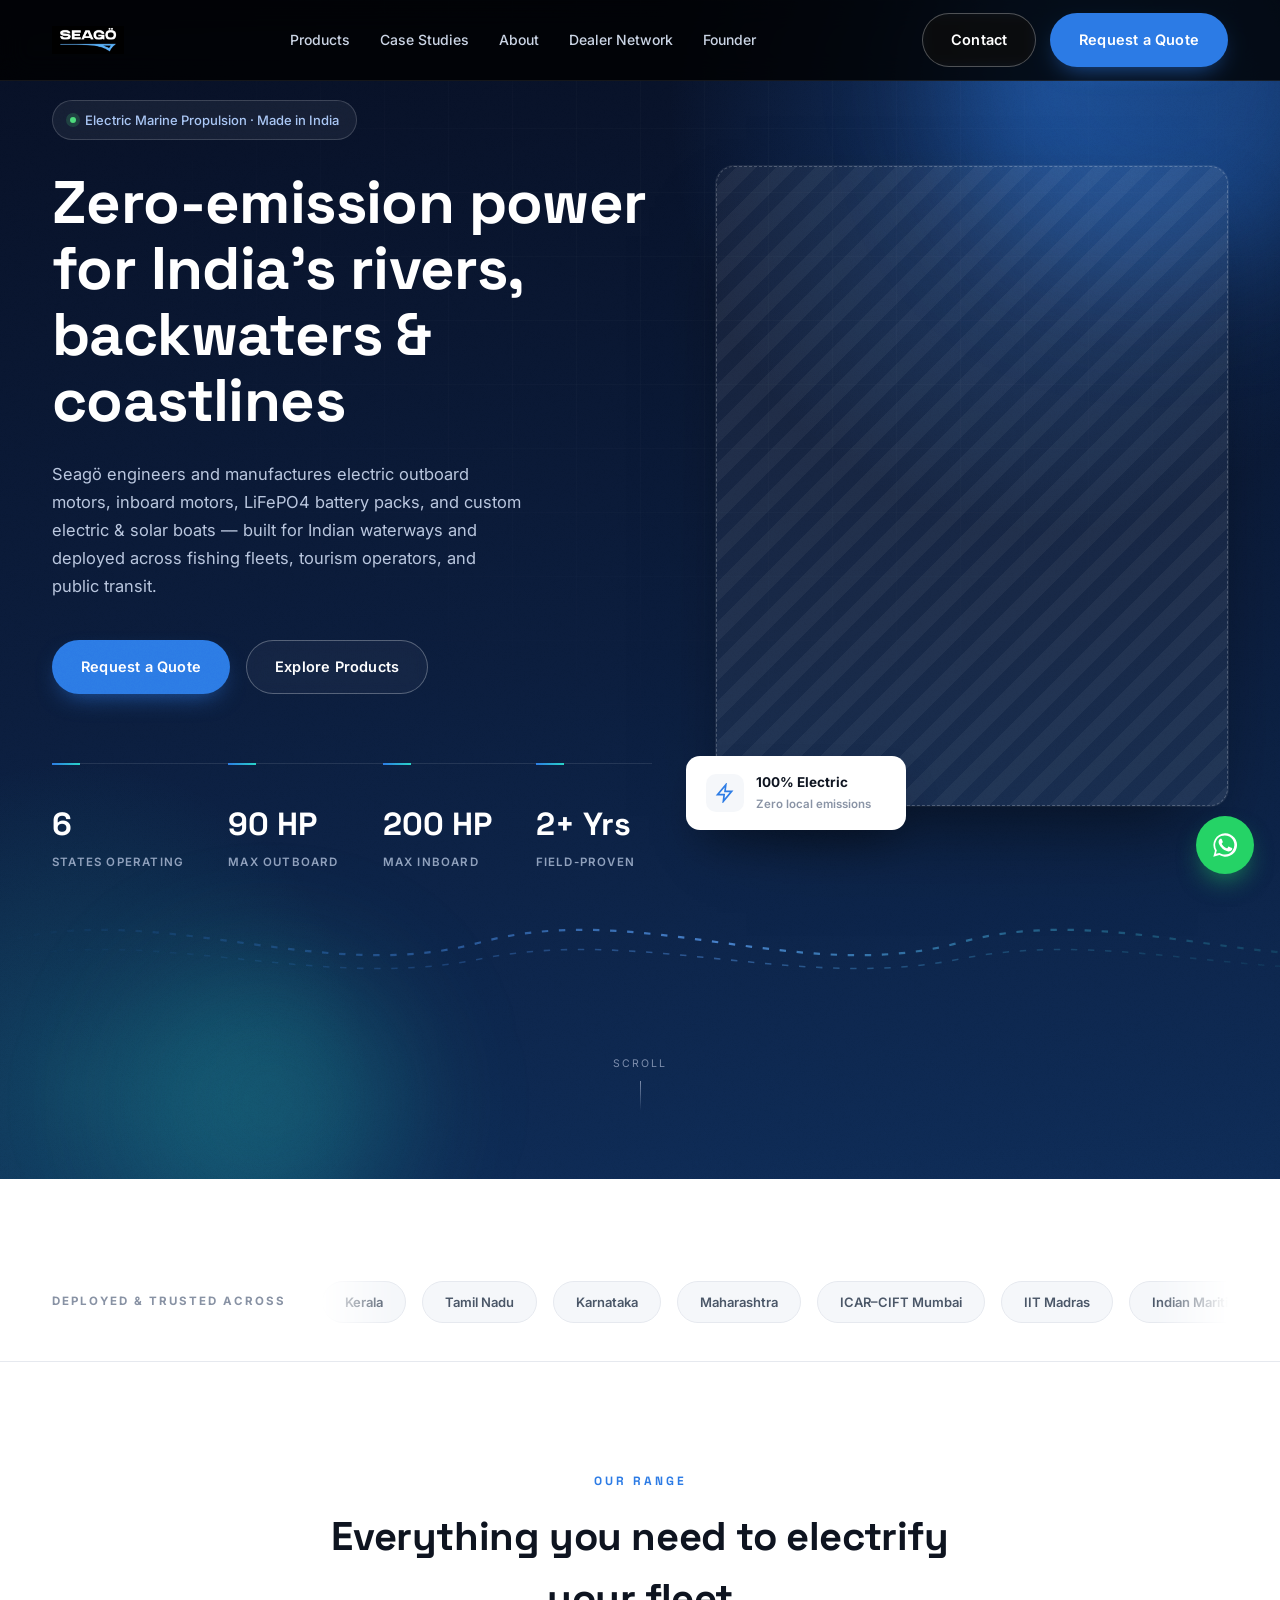
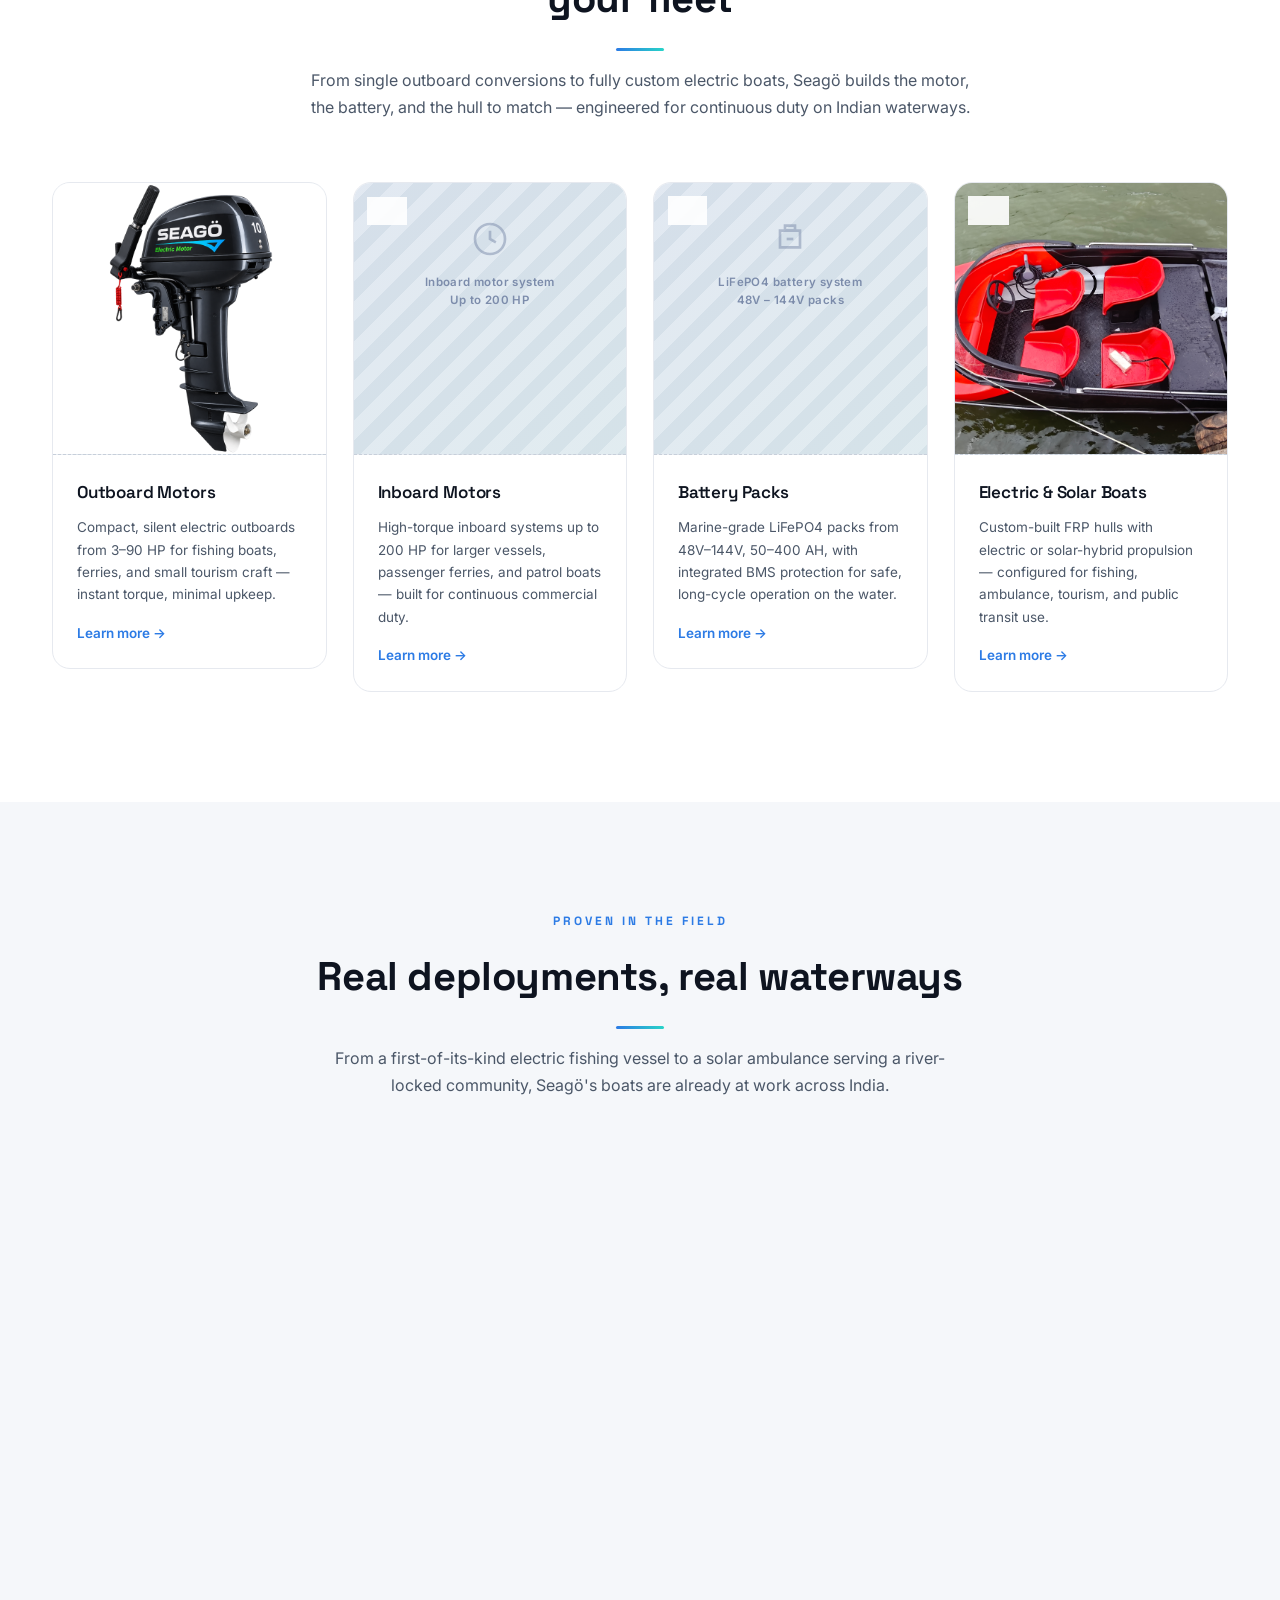
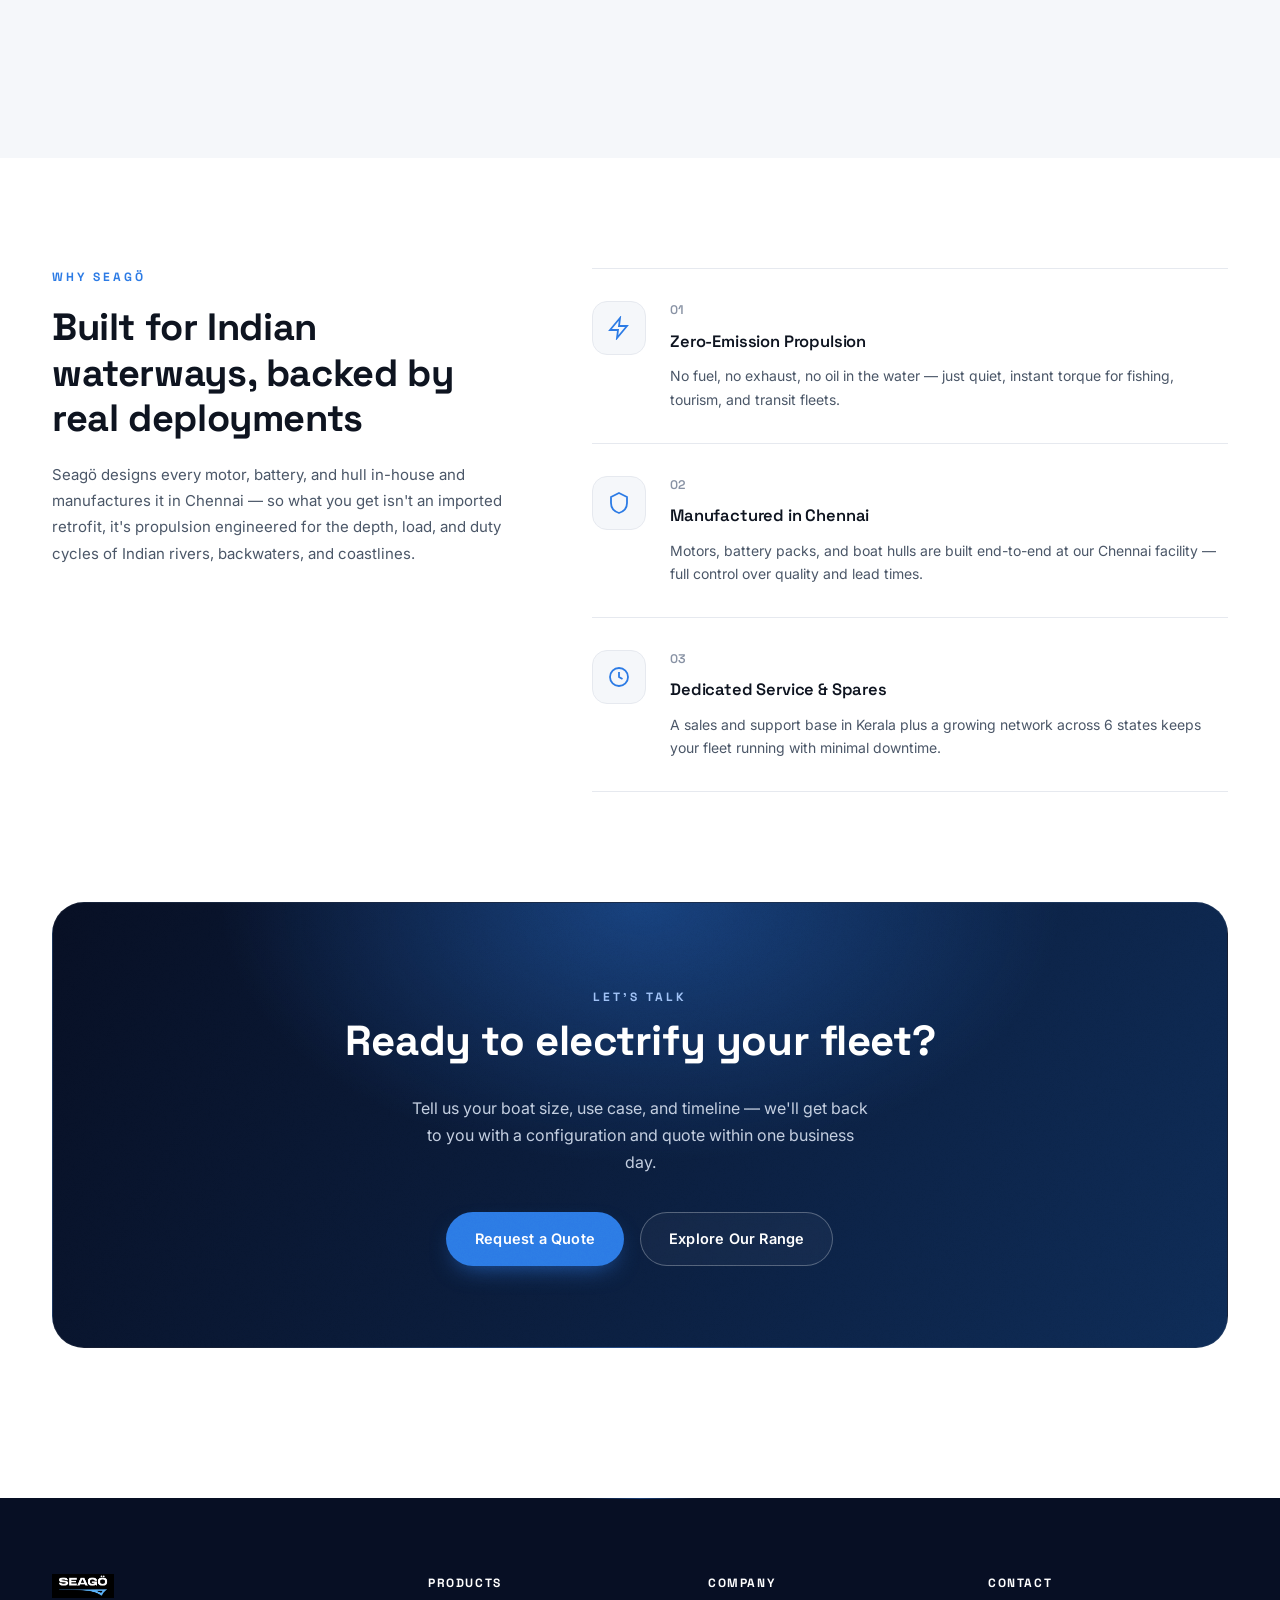
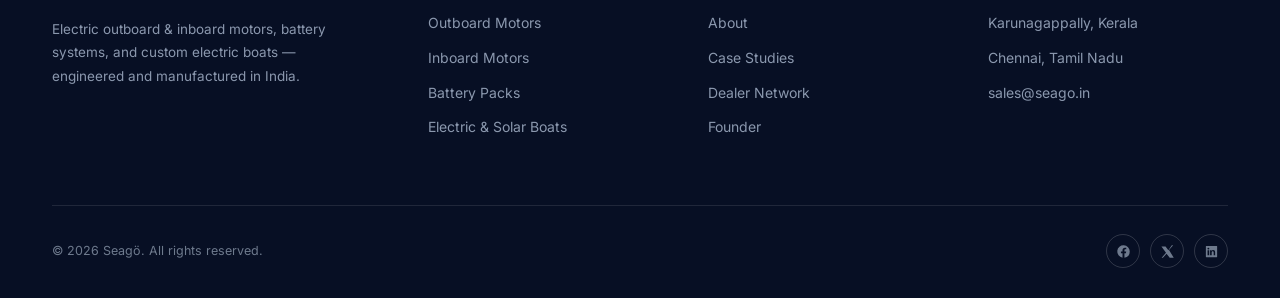
==== index.html @ 3e1e7fb6 "Adding the final" ====
<!DOCTYPE html>
<html lang="en">
<head>
<script>document.documentElement.classList.add('js-ready');</script>
<meta charset="UTF-8">
<meta name="viewport" content="width=device-width, initial-scale=1.0">
<title>Seagö — Electric Outboard &amp; Inboard Motors, Battery Packs &amp; Electric Boats</title>
<meta name="description" content="Seagö designs and manufactures electric outboard motors (3–90 HP), inboard motors (up to 200 HP), LiFePO4 battery packs, and custom electric &amp; solar boats — engineered and manufactured in India, deployed across 6 states.">
<link rel="icon" type="image/svg+xml" href="assets/favicon.svg">
<link rel="preconnect" href="https://fonts.googleapis.com">
<link rel="preconnect" href="https://fonts.gstatic.com" crossorigin>
<link href="https://fonts.googleapis.com/css2?family=Space+Grotesk:wght@500;600;700&family=Inter:wght@400;500;600;700;800&display=swap" rel="stylesheet">
<link rel="stylesheet" href="css/style.css">
<script src="js/main.js" defer></script>
</head>
<body>

<div class="progress" id="progressBar"></div>

<!-- ================= NAV ================= -->
<header class="nav">
  <div class="wrap nav-row">
    <a class="nav-logo" href="#top"><img src="assets/seago-logo.png" alt="Seagö"></a>
    <nav class="nav-links">
      <a href="products.html">Products</a>
      <a href="case-studies.html">Case Studies</a>
      <a href="about.html">About</a>
      <a href="dealer-network.html">Dealer Network</a>
      <a href="founder.html">Founder</a>
    </nav>
    <div class="nav-cta">
      <a class="btn btn-ghost magnetic" href="contact.html">Contact</a>
      <a class="btn btn-primary magnetic" href="contact.html">Request a Quote</a>
      <button class="burger" id="burger" aria-label="Menu"><span></span><span></span><span></span></button>
    </div>
  </div>
</header>

<div class="mobile-menu" id="mobileMenu">
  <a href="products.html">Products</a>
  <a href="case-studies.html">Case Studies</a>
  <a href="about.html">About</a>
  <a href="dealer-network.html">Dealer Network</a>
  <a href="founder.html">Founder</a>
  <a href="contact.html">Contact</a>
  <a class="btn btn-primary" href="contact.html">Request a Quote</a>
</div>

<!-- ================= HERO ================= -->
<section class="hero" id="top">
  <div class="grid-overlay"></div>
  <div class="blob blob-1" data-depth="18"></div>
  <div class="blob blob-2" data-depth="-12"></div>
  <div class="cursor-glow"></div>

  <div class="wrap hero-grid">
    <div class="hero-copy">
      <div class="hero-badge"><span class="dot"></span> Electric Marine Propulsion · Made in India</div>
      <h1 class="hero-title">Zero-emission power for India's rivers, backwaters &amp; coastlines</h1>
      <div class="hero-sub">
        <p>Seagö engineers and manufactures electric outboard motors, inboard motors, LiFePO4 battery packs, and custom electric &amp; solar boats — built for Indian waterways and deployed across fishing fleets, tourism operators, and public transit.</p>
      </div>
      <div class="hero-actions">
        <a class="btn btn-primary magnetic" href="contact.html">Request a Quote</a>
        <a class="btn btn-ghost magnetic" href="products.html">Explore Products</a>
      </div>
      <div class="hero-stats">
        <div class="hero-stat"><b data-count="6" data-suffix="">0</b><span>States Operating</span></div>
        <div class="hero-stat"><b data-count="90" data-suffix=" HP">0</b><span>Max Outboard</span></div>
        <div class="hero-stat"><b data-count="200" data-suffix=" HP">0</b><span>Max Inboard</span></div>
        <div class="hero-stat"><b data-count="2" data-suffix="+ Yrs">0</b><span>Field-Proven</span></div>
      </div>
    </div>
    <div class="hero-visual" data-depth="-8">
      <div class="ph photo-frame">
        <video autoplay muted loop playsinline preload="auto" aria-label="Seagö electric outboard motor in operation">
          <source src="assets/photos/ai-artwork-videoacc3e3fb-0a4f-467d-bd82-8fc7c55db4ec.mp4" type="video/mp4">
        </video>
        
      </div>
      <div class="float-card">
        <div class="ic"><svg viewBox="0 0 24 24" fill="none" stroke="currentColor" stroke-width="2"><path d="M13 2L3 14h8l-1 8 10-12h-8l1-8z"/></svg></div>
        <div>
          <span class="ft-title">100% Electric</span>
          <span class="ft-sub">Zero local emissions</span>
        </div>
      </div>
    </div>
  </div>

  <div class="wave-wrap">
    <svg viewBox="0 0 1200 100" preserveAspectRatio="none">
      <defs>
        <linearGradient id="waveGrad" x1="0" y1="0" x2="1" y2="0">
          <stop offset="0%" stop-color="#2C7BE5" stop-opacity="0"/>
          <stop offset="50%" stop-color="#5FA6FF" stop-opacity="1"/>
          <stop offset="100%" stop-color="#28D4C8" stop-opacity="0"/>
        </linearGradient>
      </defs>
      <path class="wave-path" d="M0,55 C150,15 300,95 450,55 C600,15 750,95 900,55 C1050,15 1200,95 1350,55"/>
      <path class="wave-path p2" d="M0,70 C150,40 300,100 450,70 C600,40 750,100 900,70 C1050,40 1200,100 1350,70"/>
    </svg>
  </div>
  <div class="scroll-cue"><span>Scroll</span><span class="line"></span></div>
</section>

<div class="angle-div">
  <svg viewBox="0 0 1200 64" preserveAspectRatio="none"><polygon points="0,64 1200,0 1200,64" fill="#ffffff"/></svg>
</div>

<!-- ================= TRUST MARQUEE ================= -->
<section class="trust">
  <div class="wrap trust-row">
    <span class="trust-label">Deployed &amp; Trusted Across</span>
    <div class="marquee">
      <div class="marquee-track trust-logos">
        <div class="trust-chip">Kerala</div>
        <div class="trust-chip">Tamil Nadu</div>
        <div class="trust-chip">Karnataka</div>
        <div class="trust-chip">Maharashtra</div>
        <div class="trust-chip">ICAR&#8211;CIFT Mumbai</div>
        <div class="trust-chip">IIT Madras</div>
        <div class="trust-chip">Indian Maritime University</div>
        <div class="trust-chip">Kerala</div>
        <div class="trust-chip">Tamil Nadu</div>
        <div class="trust-chip">Karnataka</div>
        <div class="trust-chip">Maharashtra</div>
        <div class="trust-chip">ICAR&#8211;CIFT Mumbai</div>
        <div class="trust-chip">IIT Madras</div>
        <div class="trust-chip">Indian Maritime University</div>
      </div>
    </div>
  </div>
</section>

<!-- ================= PRODUCT RANGE ================= -->
<section class="section" id="products">
  <div class="wrap">
    <div class="section-head reveal">
      <span class="eyebrow">Our Range</span>
      <h2>Everything you need to electrify your fleet</h2>
      <p>From single outboard conversions to fully custom electric boats, Seagö builds the motor, the battery, and the hull to match — engineered for continuous duty on Indian waterways.</p>
    </div>
    <div class="grid-4" data-stagger>
      <div class="tilt reveal">
        <div class="card">
          <div class="ph photo-frame"><img class="outboard-image" src="assets/photos/Outboard%20Motors.png" alt="Seagö electric outboard motors"><span class="ph__chip">01</span></div>
          <div class="card-body">
            <h3>Outboard Motors</h3>
            <p>Compact, silent electric outboards from 3–90 HP for fishing boats, ferries, and small tourism craft — instant torque, minimal upkeep.</p>
            <a class="card-link" href="products.html">Learn more →</a>
          </div>
        </div>
      </div>
      <div class="tilt reveal">
        <div class="card">
          <div class="ph"><span class="ph__chip">02</span><div class="ph__inner"><svg viewBox="0 0 24 24" fill="none" stroke="currentColor" stroke-width="1.6"><circle cx="12" cy="12" r="9"/><path d="M12 7v5l3.5 2"/></svg><span>Inboard motor system<br>Up to 200 HP</span></div></div>
          <div class="card-body">
            <h3>Inboard Motors</h3>
            <p>High-torque inboard systems up to 200 HP for larger vessels, passenger ferries, and patrol boats — built for continuous commercial duty.</p>
            <a class="card-link" href="products.html">Learn more →</a>
          </div>
        </div>
      </div>
      <div class="tilt reveal">
        <div class="card">
          <div class="ph"><span class="ph__chip">03</span><div class="ph__inner"><svg viewBox="0 0 24 24" fill="none" stroke="currentColor" stroke-width="1.6"><path d="M6 7h12v10H6z"/><path d="M9 4h6v3H9z"/><path d="M10 12h4"/></svg><span>LiFePO4 battery system<br>48V – 144V packs</span></div></div>
          <div class="card-body">
            <h3>Battery Packs</h3>
            <p>Marine-grade LiFePO4 packs from 48V–144V, 50–400 AH, with integrated BMS protection for safe, long-cycle operation on the water.</p>
            <a class="card-link" href="products.html">Learn more →</a>
          </div>
        </div>
      </div>
      <div class="tilt reveal">
        <div class="card">
          <div class="ph photo-frame"><img src="assets/photos/seago-electric-boat.jpg" alt="Seagö electric boat on the water"><span class="ph__chip">04</span></div>
          <div class="card-body">
            <h3>Electric &amp; Solar Boats</h3>
            <p>Custom-built FRP hulls with electric or solar-hybrid propulsion — configured for fishing, ambulance, tourism, and public transit use.</p>
            <a class="card-link" href="products.html">Learn more →</a>
          </div>
        </div>
      </div>
    </div>
  </div>
</section>

<!-- ================= CASE STUDIES ================= -->
<section class="section soft" id="case-studies">
  <div class="wrap">
    <div class="section-head reveal">
      <span class="eyebrow">Proven in the Field</span>
      <h2>Real deployments, real waterways</h2>
      <p>From a first-of-its-kind electric fishing vessel to a solar ambulance serving a river-locked community, Seagö's boats are already at work across India.</p>
    </div>
    <div class="grid-3" data-stagger>
      <div class="tilt reveal">
        <div class="case-card">
          <div class="ph photo-frame"><img src="assets/photos/case-deployment-boat.jpg" alt="Seagö Vikalpika electric fishing vessel"><span class="ph__chip">Case 01</span></div>
          <div class="case-body">
            <span class="case-tag">Maharashtra</span>
            <h3>India's First Electric Fishing Vessel</h3>
            <p>Built with ICAR-CIFT Mumbai and launched in May 2025, "Vikalpika" is India's first electric fishing vessel — proving zero-emission propulsion for commercial fishing fleets.</p>
          </div>
        </div>
      </div>
      <div class="tilt reveal">
        <div class="case-card">
          <div class="ph photo-frame"><img src="assets/photos/kadamakkudy-ambulance.jpg" alt="Kadamakkudy solar marine ambulance"><span class="ph__chip">Case 02</span></div>
          <div class="case-body">
            <span class="case-tag">Kerala</span>
            <h3>Solar Marine Ambulance, Kadamakkudy</h3>
            <p>A solar-hybrid marine ambulance serving Kadamakkudy's island community — bringing reliable, zero-fuel-cost emergency transport to 17,000+ residents.</p>
          </div>
        </div>
      </div>
      <div class="tilt reveal">
        <div class="case-card">
          <div class="ph photo-frame"><img src="assets/photos/seago-tourism-boat.jpg" alt="Seagö electric tourism boat in service"><span class="ph__chip">Case 03</span></div>
          <div class="case-body">
            <span class="case-tag">Karnataka</span>
            <h3>Tourism Boats — Hampi, Hubli &amp; Gadag</h3>
            <p>Electric tourism boats deployed across Karnataka's heritage waterways — quiet, exhaust-free rides for visitors to Hampi, Hubli, Gadag, and Bagalkot.</p>
          </div>
        </div>
      </div>
    </div>
  </div>
</section>

<!-- ================= WHY SEAGO (editorial split) ================= -->
<section class="section" id="about">
  <div class="wrap why-grid">
    <div class="why-left reveal">
      <span class="eyebrow">Why Seagö</span>
      <h2 class="why-title">Built for Indian waterways, backed by real deployments</h2>
      <p>Seagö designs every motor, battery, and hull in-house and manufactures it in Chennai — so what you get isn't an imported retrofit, it's propulsion engineered for the depth, load, and duty cycles of Indian rivers, backwaters, and coastlines.</p>
    </div>
    <div class="feat-list" data-stagger>
      <div class="feat-row reveal">
        <div class="ic"><svg viewBox="0 0 24 24" fill="none" stroke="currentColor" stroke-width="1.8"><path d="M13 2L3 14h8l-1 8 10-12h-8l1-8z"/></svg></div>
        <div class="ft-body">
          <span class="idx">01</span>
          <h4>Zero-Emission Propulsion</h4>
          <p>No fuel, no exhaust, no oil in the water — just quiet, instant torque for fishing, tourism, and transit fleets.</p>
        </div>
      </div>
      <div class="feat-row reveal">
        <div class="ic"><svg viewBox="0 0 24 24" fill="none" stroke="currentColor" stroke-width="1.8"><path d="M12 2l8 4v6c0 5-3.4 8.5-8 10-4.6-1.5-8-5-8-10V6l8-4z"/></svg></div>
        <div class="ft-body">
          <span class="idx">02</span>
          <h4>Manufactured in Chennai</h4>
          <p>Motors, battery packs, and boat hulls are built end-to-end at our Chennai facility — full control over quality and lead times.</p>
        </div>
      </div>
      <div class="feat-row reveal">
        <div class="ic"><svg viewBox="0 0 24 24" fill="none" stroke="currentColor" stroke-width="1.8"><circle cx="12" cy="12" r="9"/><path d="M12 7v5l3.5 2"/></svg></div>
        <div class="ft-body">
          <span class="idx">03</span>
          <h4>Dedicated Service &amp; Spares</h4>
          <p>A sales and support base in Kerala plus a growing network across 6 states keeps your fleet running with minimal downtime.</p>
        </div>
      </div>
    </div>
  </div>
</section>

<!-- ================= CTA ================= -->
<section class="section" style="padding-top:0;">
  <div class="wrap">
    <div class="cta reveal">
      <div class="cta-inner">
        <span class="eyebrow" style="color:#9FC1F5;">Let's Talk</span>
        <h2 class="cta-title">Ready to electrify your fleet?</h2>
        <p class="cta-text">Tell us your boat size, use case, and timeline — we'll get back to you with a configuration and quote within one business day.</p>
        <div class="cta-actions">
          <a class="btn btn-primary magnetic" href="contact.html">Request a Quote</a>
          <a class="btn btn-ghost magnetic" href="products.html">Explore Our Range</a>
        </div>
      </div>
    </div>
  </div>
</section>

<!-- ================= FOOTER ================= -->
<footer>
  <div class="wrap">
    <div class="footer-grid">
      <div>
        <div class="footer-logo"><img src="assets/seago-logo.png" alt="Seagö"></div>
        <p>Electric outboard &amp; inboard motors, battery systems, and custom electric boats — engineered and manufactured in India.</p>
      </div>
      <div class="footer-col">
        <h5>Products</h5>
        <a href="products.html">Outboard Motors</a>
        <a href="products.html">Inboard Motors</a>
        <a href="products.html">Battery Packs</a>
        <a href="products.html">Electric &amp; Solar Boats</a>
      </div>
      <div class="footer-col">
        <h5>Company</h5>
        <a href="about.html">About</a>
        <a href="case-studies.html">Case Studies</a>
        <a href="dealer-network.html">Dealer Network</a>
        <a href="founder.html">Founder</a>
      </div>
      <div class="footer-col">
        <h5>Contact</h5>
        <a href="contact.html">Karunagappally, Kerala</a>
        <a href="contact.html">Chennai, Tamil Nadu</a>
        <a href="mailto:sales@seago.in">sales@seago.in</a>
      </div>
    </div>
    <div class="footer-bottom">
      <span>© 2026 Seagö. All rights reserved.</span>
      <div class="footer-social">
        <a href="#"><svg viewBox="0 0 24 24" fill="currentColor"><path d="M22 12a10 10 0 1 0-11.6 9.9v-7H7.9V12h2.5V9.8c0-2.5 1.5-3.9 3.8-3.9 1.1 0 2.2.2 2.2.2v2.4h-1.3c-1.2 0-1.6.8-1.6 1.6V12h2.8l-.4 2.9h-2.4v7A10 10 0 0 0 22 12z"/></svg></a>
        <a href="#"><svg viewBox="0 0 24 24" fill="currentColor"><path d="M18.9 2H21l-6.6 7.5L22 22h-6.5l-5-6.6L4.7 22H2.6l7-8-7.3-9.9h6.6l4.5 6z"/></svg></a>
        <a href="#"><svg viewBox="0 0 24 24" fill="currentColor"><path d="M20.4 3H3.6A.6.6 0 0 0 3 3.6v16.8a.6.6 0 0 0 .6.6h16.8a.6.6 0 0 0 .6-.6V3.6a.6.6 0 0 0-.6-.6zM8.3 18.1H5.7V9.9h2.6v8.2zM7 8.8a1.5 1.5 0 1 1 0-3 1.5 1.5 0 0 1 0 3zm11.1 9.3h-2.6v-4.3c0-1 0-2.4-1.5-2.4s-1.7 1.1-1.7 2.3v4.4H9.7V9.9h2.5v1.1a2.7 2.7 0 0 1 2.5-1.4c2.6 0 3.1 1.7 3.1 4v4.5z"/></svg></a>
      </div>
    </div>
  </div>
</footer>

<!-- ================= WHATSAPP FLOAT ================= -->
<a class="wa-float" href="https://wa.me/918606366633?text=Hi%20Seag%C3%B6%2C%20I%27d%20like%20to%20know%20more%20about%20your%20electric%20marine%20products." target="_blank" rel="noopener" aria-label="Chat on WhatsApp">
  <span class="wa-tip">Chat with us</span>
  <svg viewBox="0 0 24 24"><path d="M17.5 14.4c-.3-.1-1.7-.9-2-1-.3-.1-.5-.1-.6.1-.2.3-.7 1-.9 1.2-.2.2-.3.2-.6.1-.3-.1-1.3-.5-2.4-1.5-.9-.8-1.5-1.8-1.7-2.1-.2-.3 0-.5.1-.6.1-.1.3-.3.4-.5.1-.1.2-.3.3-.4.1-.2 0-.4 0-.5 0-.1-.6-1.5-.8-2-.2-.5-.4-.5-.6-.5h-.5c-.2 0-.5.1-.7.3-.3.3-1 1-1 2.4s1 2.8 1.1 3c.1.2 2 3.1 4.9 4.3.7.3 1.2.5 1.7.6.7.2 1.3.2 1.8.1.5-.1 1.7-.7 2-1.4.2-.6.2-1.2.2-1.3-.1-.1-.3-.2-.6-.3z"/><path d="M12 2a10 10 0 0 0-8.6 15L2 22l5.2-1.4A10 10 0 1 0 12 2zm0 18.2c-1.6 0-3.1-.4-4.4-1.2l-.3-.2-3.1.8.8-3-.2-.3A8.2 8.2 0 1 1 12 20.2z"/></svg>
</a>

</body>
</html>
---- css/style.css ----
/* =====================================================================
   Seagö — Homepage v1
   Design tokens
   ===================================================================== */
:root{
  --navy:#070F24;
  --navy-2:#0B1D3D;
  --navy-3:#0E2C57;
  --blue:#2C7BE5;
  --blue-2:#5FA6FF;
  --cyan:#28D4C8;
  --ink:#0E1420;
  --slate:#4B5768;
  --muted:#8892A4;
  --line:#E6E9EF;
  --bg-soft:#F5F7FA;
  --ph-a:#E9EDF2;
  --ph-b:#DCE3EA;
  --radius:18px;
  --maxw:1240px;
}
*{box-sizing:border-box; margin:0; padding:0;}
html{scroll-behavior:smooth;}
body{
  font-family:'Inter',-apple-system,BlinkMacSystemFont,'Segoe UI',sans-serif;
  color:var(--ink);
  background:#fff;
  -webkit-font-smoothing:antialiased;
  line-height:1.55;
  overflow-x:hidden;
}
h1,h2,h3,h4,.disp{ font-family:'Space Grotesk',sans-serif; letter-spacing:-0.01em; }
img{max-width:100%; display:block;}
a{text-decoration:none; color:inherit;}
.wrap{max-width:var(--maxw); margin:0 auto; padding:0 32px;}
.eyebrow{ font-size:12px; font-weight:700; letter-spacing:3px; text-transform:uppercase; font-family:'Space Grotesk',sans-serif;}

/* ---------- buttons ---------- */
.btn{
  display:inline-flex; align-items:center; gap:9px;
  padding:15px 28px; border-radius:999px; font-weight:600; font-size:14.5px;
  letter-spacing:.2px; border:1px solid transparent; cursor:pointer;
  transition:transform .35s cubic-bezier(.2,.8,.2,1), background .25s, border-color .25s, box-shadow .35s;
  white-space:nowrap; position:relative;
}
.btn-primary{ background:var(--blue); color:#fff; box-shadow:0 10px 24px -10px rgba(44,123,229,.7); }
.btn-primary:hover{ background:#1f68cc; box-shadow:0 16px 36px -6px rgba(44,123,229,.9); transform:translateY(-1px); }
.btn-ghost{ background:rgba(255,255,255,.04); color:#fff; border-color:rgba(255,255,255,.28); -webkit-backdrop-filter:blur(6px); backdrop-filter:blur(6px); }
.btn-ghost:hover{ border-color:#fff; background:rgba(255,255,255,.1); }
.btn-outline{ background:transparent; color:var(--navy); border-color:var(--line); }
.btn-outline:hover{ border-color:var(--navy); }
.magnetic{ will-change:transform; }

/* ---------- skeleton placeholders (empty headers / copy) ---------- */
.skel{
  display:block; border-radius:8px;
  background:linear-gradient(90deg, var(--ph-a) 25%, var(--ph-b) 42%, var(--ph-a) 58%);
  background-size:300% 100%;
  animation:shimmer 2.6s ease-in-out infinite;
}
.skel.light{ background:linear-gradient(90deg, rgba(255,255,255,.13) 25%, rgba(255,255,255,.28) 42%, rgba(255,255,255,.13) 58%); background-size:300% 100%; }
@keyframes shimmer{ 0%{background-position:200% 0;} 100%{background-position:-200% 0;} }

/* ---------- image placeholders ---------- */
.photo-frame{ display:block; border-style:solid; border-width:0; background:#0B1D3D; }
.photo-frame img, .photo-frame video{ width:100%; height:100%; object-fit:cover; object-position:center; }
.photo-frame img.outboard-image{ object-fit:contain; background:#fff; }
.case-gallery{ position:relative; }
.case-gallery img{ position:absolute; inset:0; opacity:0; transition:opacity .8s ease; }
.case-gallery img.is-active{ opacity:1; }
.ph{
  position:relative; border-radius:var(--radius); overflow:hidden;
  background:repeating-linear-gradient(135deg, var(--ph-a), var(--ph-a) 14px, var(--ph-b) 14px, var(--ph-b) 28px);
  border:1.5px dashed #C7CFDA;
  display:flex; align-items:center; justify-content:center;
  transition:border-color .3s;
}
.card:hover .ph, .case-card:hover .ph{ border-color:var(--blue-2); }
.ph__chip{
  position:absolute; top:14px; left:14px; background:rgba(255,255,255,.9); -webkit-backdrop-filter:blur(4px); backdrop-filter:blur(4px);
  border-radius:999px; padding:5px 11px; font-size:10px; font-weight:700; letter-spacing:1px; text-transform:uppercase;
  color:var(--slate); border:1px solid #fff;
}
.ph__inner{
  display:flex; flex-direction:column; align-items:center; gap:14px;
  text-align:center; padding:36px 22px; color:#7C8CAB;
  background:linear-gradient(145deg, rgba(44,123,229,.04), rgba(40,212,200,.04));
  width:100%; height:100%;
}
.ph__inner svg{ width:40px; height:40px; opacity:.5; }
.ph__inner span{ font-size:11.5px; font-weight:600; letter-spacing:.4px; line-height:1.6; max-width:230px; }

/* ---------- scroll progress ---------- */
.progress{ position:fixed; top:0; left:0; height:3px; width:0%; background:linear-gradient(90deg,var(--blue),var(--cyan)); z-index:80; transition:width .1s linear; }

/* ---------- cursor glow (desktop hero only) ---------- */
.cursor-glow{
  position:absolute; width:420px; height:420px; border-radius:50%; pointer-events:none;
  background:radial-gradient(circle, rgba(95,166,255,.16), transparent 70%);
  transform:translate(-50%,-50%); left:50%; top:40%; opacity:0; transition:opacity .4s; will-change:transform;
}
.hero:hover .cursor-glow{ opacity:1; }

/* ================= NAV ================= */
header.nav{
  position:fixed; top:0; left:0; width:100%; z-index:60;
  background:rgba(0,0,0,.82); -webkit-backdrop-filter:blur(14px); backdrop-filter:blur(14px);
  border-bottom:1px solid rgba(255,255,255,.08); transition:box-shadow .3s;
}
.nav-row{ display:flex; align-items:center; justify-content:space-between; height:80px; }
.nav-logo img{ height:28px; width:auto; }
.nav-links{ display:flex; align-items:center; gap:30px; }
.nav-links a{ color:#CBD5E5; font-size:14px; font-weight:500; transition:color .2s; position:relative; }
.nav-links a::after{ content:''; position:absolute; left:0; bottom:-6px; width:0; height:1.5px; background:var(--blue-2); transition:width .25s; }
.nav-links a:hover{ color:#fff; }
.nav-links a:hover::after{ width:100%; }
.nav-cta{ display:flex; align-items:center; gap:14px; }
.burger{ display:none; width:42px; height:42px; border-radius:10px; border:1px solid rgba(255,255,255,.2); background:rgba(255,255,255,.04); align-items:center; justify-content:center; flex-direction:column; gap:4px; cursor:pointer; }
.burger span{ width:18px; height:1.6px; background:#fff; display:block; transition:transform .3s, opacity .3s; }
.burger.open span:nth-child(1){ transform:translateY(5.6px) rotate(45deg); }
.burger.open span:nth-child(2){ opacity:0; }
.burger.open span:nth-child(3){ transform:translateY(-5.6px) rotate(-45deg); }

.mobile-menu{
  position:fixed; inset:80px 0 0 0; background:rgba(7,15,36,.98); -webkit-backdrop-filter:blur(10px); backdrop-filter:blur(10px);
  z-index:55; display:flex; flex-direction:column; padding:36px 28px; gap:6px;
  transform:translateY(-12px); opacity:0; pointer-events:none; transition:opacity .28s, transform .28s;
  overflow-y:auto;
}
.mobile-menu.open{ opacity:1; transform:translateY(0); pointer-events:auto; }
.mobile-menu a{ color:#fff; font-size:21px; font-weight:600; padding:13px 4px; border-bottom:1px solid rgba(255,255,255,.08); font-family:'Space Grotesk',sans-serif; }
.mobile-menu .btn{ margin-top:22px; align-self:flex-start; }

/* ================= HERO ================= */
.hero{
  position:relative; overflow:hidden;
  padding:100px 0 70px;
  background:
    radial-gradient(48% 60% at 82% 8%, rgba(44,123,229,.34), transparent 62%),
    radial-gradient(38% 46% at 6% 92%, rgba(40,212,200,.16), transparent 60%),
    linear-gradient(175deg, var(--navy) 0%, var(--navy-2) 55%, var(--navy-3) 100%);
}
.hero::after{ content:''; position:absolute; inset:0; background-image:url('../assets/grain.png'); background-size:180px 180px; mix-blend-mode:overlay; opacity:.5; pointer-events:none; }
.blob{ position:absolute; border-radius:50%; filter:blur(60px); pointer-events:none; will-change:transform; }
.blob-1{ width:420px; height:420px; background:rgba(44,123,229,.35); top:-140px; right:-90px; }
.blob-2{ width:280px; height:280px; background:rgba(40,212,200,.22); bottom:-60px; left:10%; }
.grid-overlay{
  position:absolute; inset:0; pointer-events:none; opacity:.35;
  background-image:
    linear-gradient(rgba(255,255,255,.05) 1px, transparent 1px),
    linear-gradient(90deg, rgba(255,255,255,.05) 1px, transparent 1px);
  background-size:64px 64px;
  -webkit-mask-image:radial-gradient(70% 60% at 60% 20%, #000 30%, transparent 78%);
  mask-image:radial-gradient(70% 60% at 60% 20%, #000 30%, transparent 78%);
}
.hero-grid{
  position:relative; display:grid; grid-template-columns:1.08fr .92fr; gap:64px; align-items:center;
}
.hero-badge{
  display:inline-flex; align-items:center; gap:9px;
  background:rgba(255,255,255,.06); border:1px solid rgba(255,255,255,.16);
  padding:9px 17px; border-radius:999px; color:#A9C6F5; margin-bottom:30px; font-size:13px; font-weight:500;
}
.hero-badge .dot{ width:6px; height:6px; border-radius:50%; background:#4CD97B; box-shadow:0 0 0 4px rgba(76,217,123,.18); }
.hero-title{ font-family:'Space Grotesk',sans-serif; font-weight:700; font-size:clamp(38px,5.6vw,60px); line-height:1.1; color:#fff; letter-spacing:-0.01em; max-width:640px; }
.hero-sub{ margin-top:26px; margin-bottom:40px; max-width:470px; }
.hero-sub p{ color:#B9C6DE; font-size:16.5px; line-height:1.7; }
.hero-actions{ display:flex; gap:16px; flex-wrap:wrap; }
.hero-stats{ display:flex; gap:44px; margin-top:68px; flex-wrap:wrap; }
.hero-stat b{ display:block; font-size:32px; font-weight:700; color:#fff; font-family:'Space Grotesk',sans-serif; }
.hero-stat span{ display:block; font-size:11.5px; color:#8FA0BC; font-weight:600; letter-spacing:1.2px; text-transform:uppercase; margin-top:5px; }
/* ---------- coming soon (stub pages) ---------- */
.soon{ min-height:calc(100vh - 80px); display:flex; align-items:center; padding:80px 0; }
.soon-wrap{ position:relative; text-align:center; max-width:640px; margin:0 auto; }
.soon-icon{ width:60px; height:60px; border-radius:18px; background:rgba(255,255,255,.06); border:1px solid rgba(255,255,255,.16); display:flex; align-items:center; justify-content:center; margin:0 auto 30px; }
.soon-icon svg{ width:26px; height:26px; color:#5FA6FF; }
.soon-title{ font-family:'Space Grotesk',sans-serif; font-size:clamp(38px,6vw,60px); color:#fff; font-weight:700; margin:8px 0 20px; letter-spacing:-0.01em; }
.soon-text{ color:#AEBBD1; font-size:16px; line-height:1.75; max-width:480px; margin:0 auto 40px; }
.soon .hero-actions{ justify-content:center; }
.soon .hero-badge{ margin-bottom:26px; }

.hero-visual{ position:relative; }
.hero-visual .photo-frame{ height:100%; }
.hero-visual .ph{ aspect-ratio:4/5; background:repeating-linear-gradient(135deg, rgba(255,255,255,.05), rgba(255,255,255,.05) 14px, rgba(255,255,255,.09) 14px, rgba(255,255,255,.09) 28px); border-color:rgba(255,255,255,.22); box-shadow:0 40px 80px -30px rgba(0,0,0,.6); }
.hero-visual .ph__inner{ color:#C3CEE0; }
.hero-visual .float-card{
  position:absolute; left:-30px; bottom:-24px; background:#fff; border-radius:14px;
  padding:16px 20px; box-shadow:0 24px 46px -14px rgba(0,0,0,.4); display:flex; align-items:center; gap:12px;
  width:220px;
}
.hero-visual .float-card .ic{ width:38px; height:38px; border-radius:10px; background:var(--bg-soft); display:flex; align-items:center; justify-content:center; flex:none; }
.hero-visual .float-card .ic svg{ width:20px; height:20px; color:var(--blue); }
.float-card .ft-title{ display:block; font-size:13.5px; font-weight:700; color:var(--ink); margin-bottom:3px; }
.float-card .ft-sub{ display:block; font-size:11.5px; color:var(--muted); font-weight:600; }
.scroll-cue{ position:relative; margin:64px auto 0; display:flex; flex-direction:column; align-items:center; gap:8px; color:#7C8CAB; font-size:10.5px; letter-spacing:2px; text-transform:uppercase; }
.scroll-cue .line{ width:1px; height:30px; background:linear-gradient(#7C8CAB, transparent); animation:cueMove 1.8s ease-in-out infinite; }
@keyframes cueMove{ 0%{ transform:scaleY(0); transform-origin:top; } 50%{ transform:scaleY(1); transform-origin:top; } 51%{ transform-origin:bottom; } 100%{ transform:scaleY(0); transform-origin:bottom; } }

/* ---------- animated wave motif (marine identity) ---------- */
.wave-wrap{ position:relative; height:110px; margin-top:10px; }
.wave-wrap svg{ position:absolute; inset:0; width:100%; height:100%; }
.wave-path{ stroke:url(#waveGrad); stroke-width:2; fill:none; stroke-dasharray:6 10; animation:waveFlow 5s linear infinite; opacity:.7; }
.wave-path.p2{ stroke-width:1.4; opacity:.4; animation-duration:7s; animation-direction:reverse; }
@keyframes waveFlow{ to{ stroke-dashoffset:-160; } }

.angle-div{ position:relative; height:64px; background:#fff; margin-top:-2px; }
.angle-div svg{ position:absolute; bottom:0; left:0; width:100%; height:100%; }

/* ================= TRUST MARQUEE ================= */
.trust{ padding:38px 0; border-bottom:1px solid var(--line); overflow:hidden; }
.trust-row{ display:flex; align-items:center; gap:36px; }
.trust-label{ font-size:11.5px; font-weight:700; letter-spacing:2px; color:var(--muted); text-transform:uppercase; white-space:nowrap; flex:none; }
.marquee{ overflow:hidden; flex:1; -webkit-mask-image:linear-gradient(90deg, transparent, #000 8%, #000 92%, transparent); mask-image:linear-gradient(90deg, transparent, #000 8%, #000 92%, transparent); }
.marquee-track{ display:flex; gap:16px; width:max-content; animation:scrollX 22s linear infinite; }
.marquee:hover .marquee-track{ animation-play-state:paused; }
@keyframes scrollX{ from{ transform:translateX(0);} to{ transform:translateX(-50%);} }
.trust-chip{
  flex:none; padding:10px 22px; border-radius:999px; background:var(--bg-soft); border:1px solid var(--line);
  font-size:13px; font-weight:600; color:var(--slate); white-space:nowrap;
  transition:background .25s, border-color .25s, color .25s;
}
.trust-chip:hover{ background:#EAF2FF; border-color:var(--blue-2); color:var(--blue); }

/* ================= SECTION ================= */
.section{ padding:110px 0; position:relative; }
.section-cta{ padding-top:0; }
.eyebrow-light{ color:#9FC1F5; }
.section.soft{ background:var(--bg-soft); }
.section-head{ max-width:660px; margin:0 auto 60px; text-align:center; }
.section-head .eyebrow{ color:var(--blue); display:block; margin-bottom:16px; }
.section-head h2{ font-family:'Space Grotesk',sans-serif; font-size:clamp(28px,3.6vw,40px); font-weight:700; letter-spacing:-0.01em; margin-bottom:16px; }
.section-head p{ font-size:16px; color:var(--slate); line-height:1.7; }

/* ================= PRODUCT GRID (with 3D tilt) ================= */
.grid-4{ display:grid; grid-template-columns:repeat(4,1fr); gap:26px; }
.tilt{ perspective:900px; }
.card{
  background:#fff; border:1px solid var(--line); border-radius:var(--radius);
  overflow:hidden; transition:transform .4s cubic-bezier(.2,.8,.2,1), box-shadow .4s, border-color .3s;
  transform-style:preserve-3d;
}
.card:hover{ box-shadow:0 28px 50px -22px rgba(44,123,229,.18), 0 8px 20px -8px rgba(10,25,50,.1); border-color:rgba(44,123,229,.2); }
.card .ph{ aspect-ratio:1/1; border-radius:0; border-width:0 0 1px 0; }
.card-body{ padding:24px; }
.card-body h3{ font-size:17px; font-weight:600; margin-bottom:11px; }
.card-body p{ font-size:13.5px; color:var(--slate); line-height:1.65; }
.card-link{ margin-top:17px; display:inline-flex; align-items:center; gap:6px; font-size:13.5px; font-weight:600; color:var(--blue); transition:gap .25s, color .2s; }
.card-link:hover{ gap:12px; color:#1f68cc; }

/* ================= CASE STUDIES ================= */
.grid-3{ display:grid; grid-template-columns:repeat(3,1fr); gap:26px; }
.case-card{ border-radius:var(--radius); overflow:hidden; border:1px solid var(--line); background:#fff; transition:transform .4s cubic-bezier(.2,.8,.2,1), box-shadow .4s, border-color .3s; transform-style:preserve-3d; }
.case-card:hover{ box-shadow:0 28px 50px -22px rgba(44,123,229,.16), 0 8px 20px -8px rgba(10,25,50,.08); border-color:rgba(44,123,229,.2); }
.case-card .ph{ aspect-ratio:16/11; border-radius:0; border-width:0 0 1px 0; }
.case-body{ padding:26px; }
.case-tag{ font-size:11px; font-weight:700; letter-spacing:1.4px; text-transform:uppercase; color:var(--blue); margin-bottom:11px; display:block;}
.case-body h3{ font-size:18px; font-weight:600; margin-bottom:13px; line-height:1.35; }
.case-body p{ font-size:13.5px; color:var(--slate); line-height:1.65; }

/* ================= WHY (editorial split) ================= */
.why-grid{ display:grid; grid-template-columns:.85fr 1.15fr; gap:70px; align-items:start; }
.why-left{ position:sticky; top:110px; }
.why-left .eyebrow{ color:var(--blue); display:block; margin-bottom:18px; }
.why-title{ font-family:'Space Grotesk',sans-serif; font-size:clamp(28px,3.2vw,38px); font-weight:700; letter-spacing:-0.01em; line-height:1.2; margin-bottom:20px; }
.why-left p{ font-size:15px; color:var(--slate); line-height:1.75; }
.feat-list{ display:flex; flex-direction:column; }
.feat-row{ display:flex; gap:24px; padding:32px 0; border-top:1px solid var(--line); transition:padding-left .3s; }
.feat-row:hover{ padding-left:8px; }
.feat-row:last-child{ border-bottom:1px solid var(--line); }
.feat-row .ic{ width:54px; height:54px; border-radius:15px; background:var(--bg-soft); border:1px solid var(--line); display:flex; align-items:center; justify-content:center; flex:none; transition:background .3s, border-color .3s; }
.feat-row:hover .ic{ background:#EAF2FF; border-color:var(--blue-2); }
.feat-row .ic svg{ width:24px; height:24px; color:var(--blue); }
.feat-row .ft-body{ flex:1; }
.feat-row h4{ font-size:16.5px; font-weight:600; margin-bottom:10px; }
.feat-row p{ font-size:14px; color:var(--slate); line-height:1.65; }
.feat-row .idx{ font-family:'Space Grotesk',sans-serif; font-size:12.5px; color:var(--muted); font-weight:600; margin-bottom:8px; display:block; }

/* ================= CTA BANNER ================= */
.cta{
  background:
    radial-gradient(55% 90% at 50% 0%, rgba(44,123,229,.4), transparent 65%),
    linear-gradient(120deg, var(--navy) 0%, var(--navy-3) 100%);
  border-radius:32px; padding:80px 60px; text-align:center; position:relative; overflow:hidden;
}
.cta::after{ content:''; position:absolute; inset:0; background-image:url('../assets/grain.png'); background-size:180px 180px; mix-blend-mode:overlay; opacity:.5; }
.cta-inner{ position:relative; }
.cta-title{ font-family:'Space Grotesk',sans-serif; font-size:clamp(28px,3.8vw,42px); font-weight:700; color:#fff; letter-spacing:-0.01em; max-width:620px; margin:0 auto; }
.cta-text{ color:#C3CEE0; font-size:16px; line-height:1.7; max-width:460px; margin:22px auto 36px; }
.cta-actions{ display:flex; justify-content:center; gap:16px; flex-wrap:wrap; }

/* ================= FOOTER ================= */
footer{ background:var(--navy); color:#B9C3D4; padding:76px 0 30px; margin-top:40px; }
.footer-grid{ display:grid; grid-template-columns:1.4fr 1fr 1fr 1fr; gap:40px; padding-bottom:54px; border-bottom:1px solid rgba(255,255,255,.1); }
.footer-logo img{ height:24px; margin-bottom:20px; }
.footer-grid p{ font-size:13.5px; line-height:1.75; max-width:280px; color:#8B98AE; }
.footer-col h5{ font-size:12px; letter-spacing:1.6px; text-transform:uppercase; color:#fff; margin-bottom:20px; font-weight:700; font-family:'Space Grotesk',sans-serif; }
.footer-col a{ display:block; font-size:14px; color:#8B98AE; margin-bottom:13px; transition:color .2s; }
.footer-col a:hover{ color:#fff; }
.footer-bottom{ display:flex; justify-content:space-between; align-items:center; padding-top:28px; font-size:12.5px; color:#6E7A8D; flex-wrap:wrap; gap:12px; }
.footer-social{ display:flex; gap:10px; }
.footer-social a{ width:34px; height:34px; border-radius:50%; border:1px solid rgba(255,255,255,.16); display:flex; align-items:center; justify-content:center; transition:border-color .2s, background .2s; }
.footer-social a:hover{ border-color:#fff; background:rgba(255,255,255,.06); }
.footer-social svg{ width:15px; height:15px; }

/* ================= WHATSAPP FLOAT ================= */
.wa-float{
  position:fixed; right:26px; bottom:26px; width:58px; height:58px; border-radius:50%;
  background:#25D366; display:flex; align-items:center; justify-content:center;
  box-shadow:0 12px 26px -8px rgba(37,211,102,.6); z-index:60; cursor:pointer;
  animation:pulse 2.6s ease-in-out infinite;
}
.wa-float svg{ width:28px; height:28px; fill:#fff; }
.wa-tip{
  position:absolute; right:70px; top:50%; transform:translateY(-50%) translateX(6px);
  background:#12161C; color:#fff; font-size:12.5px; font-weight:600; padding:8px 13px; border-radius:8px;
  white-space:nowrap; opacity:0; pointer-events:none; transition:opacity .2s, transform .2s;
}
.wa-float:hover .wa-tip{ opacity:1; transform:translateY(-50%) translateX(0); }
@keyframes pulse{ 0%,100%{ box-shadow:0 12px 26px -8px rgba(37,211,102,.6);} 50%{ box-shadow:0 12px 30px -4px rgba(37,211,102,.9);} }

/* ================= PAGE HEADER (mini hero for interior pages) ================= */
.page-hero{ padding:150px 0 90px; }
.page-title{ font-family:'Space Grotesk',sans-serif; font-size:clamp(36px,5vw,54px); font-weight:700; color:#fff; letter-spacing:-0.01em; max-width:640px; margin-bottom:18px; }
.page-sub{ color:#AEBBD1; font-size:16.5px; line-height:1.7; max-width:520px; }

/* ================= PRODUCT DETAIL (alternating rows) ================= */
.product-block{ overflow:hidden; }
.product-row{ display:grid; grid-template-columns:1fr 1fr; gap:70px; align-items:center; }
.product-block.reverse .product-row{ direction:rtl; }
.product-block.reverse .product-row > *{ direction:ltr; }
.product-media .ph{ aspect-ratio:4/5; }
.product-copy .case-tag{ margin-bottom:14px; }
.product-copy h2{ font-family:'Space Grotesk',sans-serif; font-size:clamp(28px,3.4vw,38px); font-weight:700; letter-spacing:-0.01em; margin-bottom:18px; }
.product-copy > p{ color:var(--slate); font-size:15.5px; line-height:1.8; margin-bottom:30px; max-width:520px; }
.spec-grid{ display:grid; grid-template-columns:1fr 1fr; gap:18px 28px; margin-bottom:34px; max-width:560px; }
.spec-item{ padding-top:14px; border-top:1px solid var(--line); }
.spec-item span{ display:block; font-size:11.5px; font-weight:700; letter-spacing:1px; text-transform:uppercase; color:var(--muted); margin-bottom:6px; }
.spec-item b{ font-size:14.5px; font-weight:600; color:var(--ink); }
.mini-stats{ display:flex; gap:36px; margin:28px 0 34px; flex-wrap:wrap; }
.mini-stat b{ display:block; font-size:23px; font-weight:700; font-family:'Space Grotesk',sans-serif; color:var(--ink); }
.mini-stat span{ display:block; font-size:11px; font-weight:600; letter-spacing:.7px; text-transform:uppercase; color:var(--muted); margin-top:5px; }

/* ================= ABOUT PAGE ================= */
.about-story{ max-width:760px; margin:0 auto; text-align:center; }
.about-story p{ font-size:17px; color:var(--slate); line-height:1.85; margin-bottom:22px; }
.stat-strip{ display:flex; justify-content:center; gap:60px; flex-wrap:wrap; margin-top:56px; padding-top:56px; border-top:1px solid var(--line); }
.stat-strip .stat b{ display:block; font-size:34px; font-weight:700; font-family:'Space Grotesk',sans-serif; color:var(--ink); }
.stat-strip .stat span{ display:block; font-size:11.5px; font-weight:600; letter-spacing:1px; text-transform:uppercase; color:var(--muted); margin-top:6px; }

.loc-grid{ display:grid; grid-template-columns:1fr 1fr; gap:26px; }
.loc-card{ background:#fff; border:1px solid var(--line); border-radius:var(--radius); padding:34px; transition:box-shadow .4s, border-color .3s, transform .4s; }
.loc-card:hover{ box-shadow:0 26px 44px -22px rgba(44,123,229,.14); border-color:rgba(44,123,229,.2); transform:translateY(-2px); }
.loc-card .ic{ width:48px; height:48px; border-radius:14px; background:var(--bg-soft); border:1px solid var(--line); display:flex; align-items:center; justify-content:center; margin-bottom:20px; }
.loc-card .ic svg{ width:22px; height:22px; color:var(--blue); }
.loc-card h3{ font-size:17px; font-weight:600; margin-bottom:8px; }
.loc-card .loc-addr{ font-size:13.5px; font-weight:600; color:var(--blue); margin-bottom:14px; }
.loc-card p{ font-size:14px; color:var(--slate); line-height:1.7; }

/* ================= FOUNDER PAGE ================= */
.founder-grid{ display:grid; grid-template-columns:.85fr 1.15fr; gap:60px; align-items:start; }
.founder-portrait .ph{ aspect-ratio:4/5; margin-bottom:24px; }
.founder-id h3{ font-size:22px; font-weight:700; margin-bottom:6px; }
.founder-role{ display:block; font-size:13.5px; font-weight:600; color:var(--blue); margin-bottom:16px; }
.founder-contact{ display:flex; flex-direction:column; gap:8px; }
.founder-contact a{ font-size:13.5px; color:var(--slate); transition:color .2s; }
.founder-contact a:hover{ color:var(--blue); }
.founder-bio > p{ font-size:15.5px; color:var(--slate); line-height:1.85; margin-bottom:20px; }
.pull-quote{ border-left:3px solid var(--blue); padding:4px 0 4px 22px; margin:32px 0; }
.pull-quote .skel{ margin-bottom:4px; }
.quote-note{ display:block; font-size:12.5px; color:var(--muted); font-style:italic; margin-top:10px; }
.highlight-list{ display:flex; flex-direction:column; gap:18px; margin:30px 0 34px; }
.highlight-row{ display:flex; gap:14px; align-items:flex-start; }
.highlight-row .check{ width:22px; height:22px; border-radius:50%; background:#EAF2FF; color:var(--blue); font-size:12px; font-weight:700; display:flex; align-items:center; justify-content:center; flex:none; margin-top:2px; }
.highlight-row p{ font-size:14.5px; color:var(--slate); line-height:1.7; }

/* ================= CONTACT PAGE ================= */
.contact-grid{ display:grid; grid-template-columns:.95fr 1.15fr; gap:60px; align-items:start; }
.contact-info h2{ font-family:'Space Grotesk',sans-serif; font-size:30px; font-weight:700; margin:14px 0 16px; letter-spacing:-0.01em; }
.contact-info > p{ color:var(--slate); font-size:15px; line-height:1.75; max-width:420px; margin-bottom:36px; }
.info-list{ display:flex; flex-direction:column; gap:26px; margin-bottom:36px; }
.info-row{ display:flex; gap:18px; align-items:flex-start; }
.info-row .ic{ width:46px; height:46px; border-radius:13px; background:var(--bg-soft); border:1px solid var(--line); display:flex; align-items:center; justify-content:center; flex:none; }
.info-row .ic svg{ width:20px; height:20px; color:var(--blue); }
.info-row h4{ font-size:15px; font-weight:600; margin-bottom:5px; }
.info-row p{ font-size:14px; color:var(--slate); line-height:1.6; }
.info-row a{ color:var(--slate); transition:color .2s; }
.info-row a:hover{ color:var(--blue); }

.form-card{ background:#fff; border:1px solid var(--line); border-radius:var(--radius); padding:40px; box-shadow:0 30px 60px -34px rgba(10,25,50,.18); }
.form-card h3{ font-size:22px; font-weight:700; margin-bottom:10px; }
.form-card > p{ color:var(--slate); font-size:14.5px; margin-bottom:28px; }
.field-row{ display:grid; grid-template-columns:1fr 1fr; gap:18px; }
.field{ margin-bottom:20px; }
.field label{ display:block; font-size:12.5px; font-weight:600; color:var(--slate); margin-bottom:8px; letter-spacing:.2px; }
.field input, .field select, .field textarea{
  width:100%; padding:13px 15px; border-radius:11px; border:1.5px solid var(--line); font-family:'Inter',sans-serif;
  font-size:14.5px; color:var(--ink); background:#fff; transition:border-color .2s, box-shadow .2s; resize:vertical;
}
.field input:focus, .field select:focus, .field textarea:focus{ outline:none; border-color:var(--blue); box-shadow:0 0 0 4px rgba(44,123,229,.12); }
.field select{ appearance:none; background-image:url("data:image/svg+xml,%3Csvg xmlns='http://www.w3.org/2000/svg' width='12' height='8'%3E%3Cpath d='M1 1l5 5 5-5' stroke='%238892A4' stroke-width='1.6' fill='none'/%3E%3C/svg%3E"); background-repeat:no-repeat; background-position:right 15px center; padding-right:38px; }
.hidden-field{ position:absolute; left:-9999px; opacity:0; pointer-events:none; }
.form-submit{ width:100%; justify-content:center; margin-top:6px; }
.form-submit:disabled{ opacity:.7; cursor:not-allowed; }
.form-msg{ margin-top:16px; font-size:13.5px; font-weight:600; min-height:1px; line-height:1.6; }
.form-msg.is-success{ color:#1F9D55; }
.form-msg.is-error{ color:#D64545; }

/* ================= PREVIEW BANNER ================= */
.preview-banner{
  background:#0A0E16; color:#fff; text-align:center; font-size:13px; font-weight:600;
  padding:11px 16px; letter-spacing:.3px;
}
.preview-banner span{ color:#FFC96B; }

/* ================= reveal-on-scroll (staggered) ================= */
.reveal{ opacity:1; transform:none; }
.js-ready .reveal{
  opacity:0; transform:translateY(22px);
  transition:opacity .8s cubic-bezier(.2,.7,.2,1), transform .8s cubic-bezier(.2,.7,.2,1);
  transition-delay:var(--d, 0ms);
}
.js-ready .reveal.in{ opacity:1; transform:translateY(0); }

/* ================= RESPONSIVE ================= */
@media (max-width:1080px){
  .nav-links{ gap:20px; }
  .nav-links a:nth-child(4){ display:none; } /* Dealer Network tucks into mobile menu first */
}
@media (max-width:980px){
  .hero-grid{ grid-template-columns:1fr; gap:56px; }
  .hero-visual{ order:-1; max-width:420px; margin:0 auto; }
  .grid-4{ grid-template-columns:repeat(2,1fr); }
  .grid-3{ grid-template-columns:1fr; }
  .why-grid{ grid-template-columns:1fr; gap:44px; }
  .why-left{ position:static; }
  .footer-grid{ grid-template-columns:1fr 1fr; row-gap:36px; }
  .contact-grid{ grid-template-columns:1fr; gap:48px; }
  .founder-grid{ grid-template-columns:1fr; gap:44px; }
  .founder-portrait .ph{ max-width:340px; }
  .product-row{ grid-template-columns:1fr; gap:40px; }
  .product-block.reverse .product-row{ direction:ltr; }
  .product-block.reverse .product-row .product-media{ order:-1; }
  .loc-grid{ grid-template-columns:1fr; }
  .stat-strip{ gap:34px 44px; }
}
@media (max-width:720px){
  .wrap{ padding:0 20px; }
  .nav-links{ display:none; }
  .nav-cta .btn-ghost{ display:none; }
  .burger{ display:flex; }
  .grid-4{ grid-template-columns:1fr 1fr; }
  .hero{ padding:60px 0 56px; }
  .hero-stats{ gap:30px 34px; }
  .wave-wrap{ height:70px; }
  .cta{ padding:56px 26px; border-radius:22px; }
  .cta .h2-line{ width:88%; }
  .cta .p-line{ width:70%; }
  .footer-grid{ grid-template-columns:1fr; }
  .trust-row{ flex-direction:column; align-items:flex-start; gap:16px; }
  .hero-visual .float-card{ display:none; }
  .preview-banner{ font-size:11px; padding:9px 12px; }
  .scroll-cue{ display:none; }
  .cursor-glow{ display:none; }
  .page-hero{ padding:60px 0 52px; }
  .field-row{ grid-template-columns:1fr; gap:0; }
  .form-card{ padding:28px 22px; }
  .spec-grid{ grid-template-columns:1fr; }
  .product-block{ padding:70px 0; }
}

/* =====================================================================
   ENHANCED POLISH — visual refinements
   ===================================================================== */

/* ---------- hero visual polish ---------- */
.hero-visual .ph{
  box-shadow:0 40px 80px -30px rgba(0,0,0,.6), 0 0 0 1px rgba(255,255,255,.08);
  transition:border-color .4s, box-shadow .4s;
}
.hero-visual .ph:hover{
  border-color:rgba(44,123,229,.4);
  box-shadow:0 48px 90px -30px rgba(0,0,0,.7), 0 0 0 1px rgba(44,123,229,.15);
}
.hero-visual .float-card{
  transition:transform .4s cubic-bezier(.2,.8,.2,1), box-shadow .4s;
}
.hero-visual:hover .float-card{
  transform:translateY(-4px);
  box-shadow:0 28px 52px -14px rgba(0,0,0,.5);
}

/* ---------- hero stat counters polish ---------- */
.hero-stats{
  border-top:1px solid rgba(255,255,255,.1);
  padding-top:36px;
}
.hero-stat{
  position:relative;
}
.hero-stat::before{
  content:''; position:absolute; top:-37px; left:0; width:28px; height:2px;
  background:linear-gradient(90deg, var(--blue), var(--cyan));
}
.hero-stat:first-child::before{ display:block; }

/* ---------- section divider lines ---------- */
.section-head h2{
  position:relative;
}
.section-head h2::after{
  content:''; display:block; width:48px; height:3px;
  background:linear-gradient(90deg, var(--blue), var(--cyan));
  border-radius:2px; margin:18px auto 0;
}
n/* ---------- card image zoom on hover ---------- */
.card .ph img,
.case-card .ph img{
  transition:transform .6s cubic-bezier(.2,.8,.2,1);
}
.card:hover .ph img,
.case-card:hover .ph img{
  transform:scale(1.03);
}

/* ---------- product block visual polish ---------- */
.product-media .ph{
  border-radius:var(--radius);
  transition:border-color .4s, box-shadow .4s;
}
.product-media:hover .ph{
  border-color:rgba(44,123,229,.25);
  box-shadow:0 24px 48px -16px rgba(44,123,229,.12);
}
.product-copy h2{
  position:relative;
}
.product-copy h2::after{
  content:''; display:block; width:40px; height:2.5px;
  background:linear-gradient(90deg, var(--blue), var(--cyan));
  border-radius:2px; margin:14px 0 0;
}

/* ---------- spec grid polish ---------- */
.spec-item{
  transition:padding-left .3s;
}
.spec-item:hover{
  padding-left:6px;
}
.spec-item:hover span{
  color:var(--blue);
}

/* ---------- feat row polish ---------- */
.feat-row .ft-body h4{
  transition:color .2s;
}
.feat-row:hover .ft-body h4{
  color:var(--blue);
}

/* ---------- CTA section polish ---------- */
.cta{
  border:1px solid rgba(255,255,255,.06);
  transition:box-shadow .5s;
}
.cta:hover{
  box-shadow:0 40px 80px -30px rgba(44,123,229,.25);
}

/* ---------- footer polish ---------- */
footer{
  position:relative;
}
footer::before{
  content:''; position:absolute; top:0; left:50%; transform:translateX(-50%);
  width:120px; height:1px;
  background:linear-gradient(90deg, transparent, rgba(44,123,229,.4), transparent);
}
.footer-social a{
  transition:border-color .25s, background .25s, transform .25s;
}
.footer-social a:hover{
  border-color:#fff;
  background:rgba(255,255,255,.08);
  transform:translateY(-2px);
}

/* ---------- nav polish ---------- */
.nav-links a.active{
  color:#fff;
}
.nav-links a.active::after{
  width:100%;
}

/* ---------- WhatsApp float polish ---------- */
.wa-float{
  transition:transform .3s cubic-bezier(.2,.8,.2,1);
}
.wa-float:hover{
  transform:scale(1.08);
}

/* ---------- form polish ---------- */
.form-card{
  border:1px solid var(--line);
  transition:box-shadow .4s, border-color .3s;
}
.form-card:hover{
  border-color:rgba(44,123,229,.15);
}
.field input:focus,
.field select:focus,
.field textarea:focus{
  border-color:var(--blue);
  box-shadow:0 0 0 4px rgba(44,123,229,.1), 0 2px 8px -2px rgba(44,123,229,.15);
}

/* ---------- pull quote polish ---------- */
.pull-quote{
  background:linear-gradient(135deg, rgba(44,123,229,.03), rgba(40,212,200,.03));
  border-radius:0 12px 12px 0;
  padding:20px 24px 20px 26px;
  margin:32px 0;
}

/* ---------- badge polish ---------- */
.hero-badge{
  backdrop-filter:blur(8px);
  transition:background .3s, border-color .3s;
}
.hero-badge:hover{
  background:rgba(255,255,255,.08);
  border-color:rgba(255,255,255,.24);
}

/* ---------- smooth image load ---------- */
img{
  opacity:1;
  transition:opacity .5s ease;
}
img[loading]{
  opacity:0;
}
img.loaded{
  opacity:1;
}

/* ---------- selection highlight ---------- */
::selection{
  background:rgba(44,123,229,.2);
  color:var(--ink);
}

/* ---------- focus-visible for accessibility ---------- */
:focus-visible{
  outline:2px solid var(--blue);
  outline-offset:3px;
  border-radius:4px;
}
.btn:focus-visible{
  outline-offset:4px;
  border-radius:999px;
}

/* ---------- scrollbar styling (webkit) ---------- */
::-webkit-scrollbar{
  width:8px;
}
::-webkit-scrollbar-track{
  background:var(--bg-soft);
}
::-webkit-scrollbar-thumb{
  background:#C7CFDA;
  border-radius:99px;
}
::-webkit-scrollbar-thumb:hover{
  background:#A0AAB8;
}
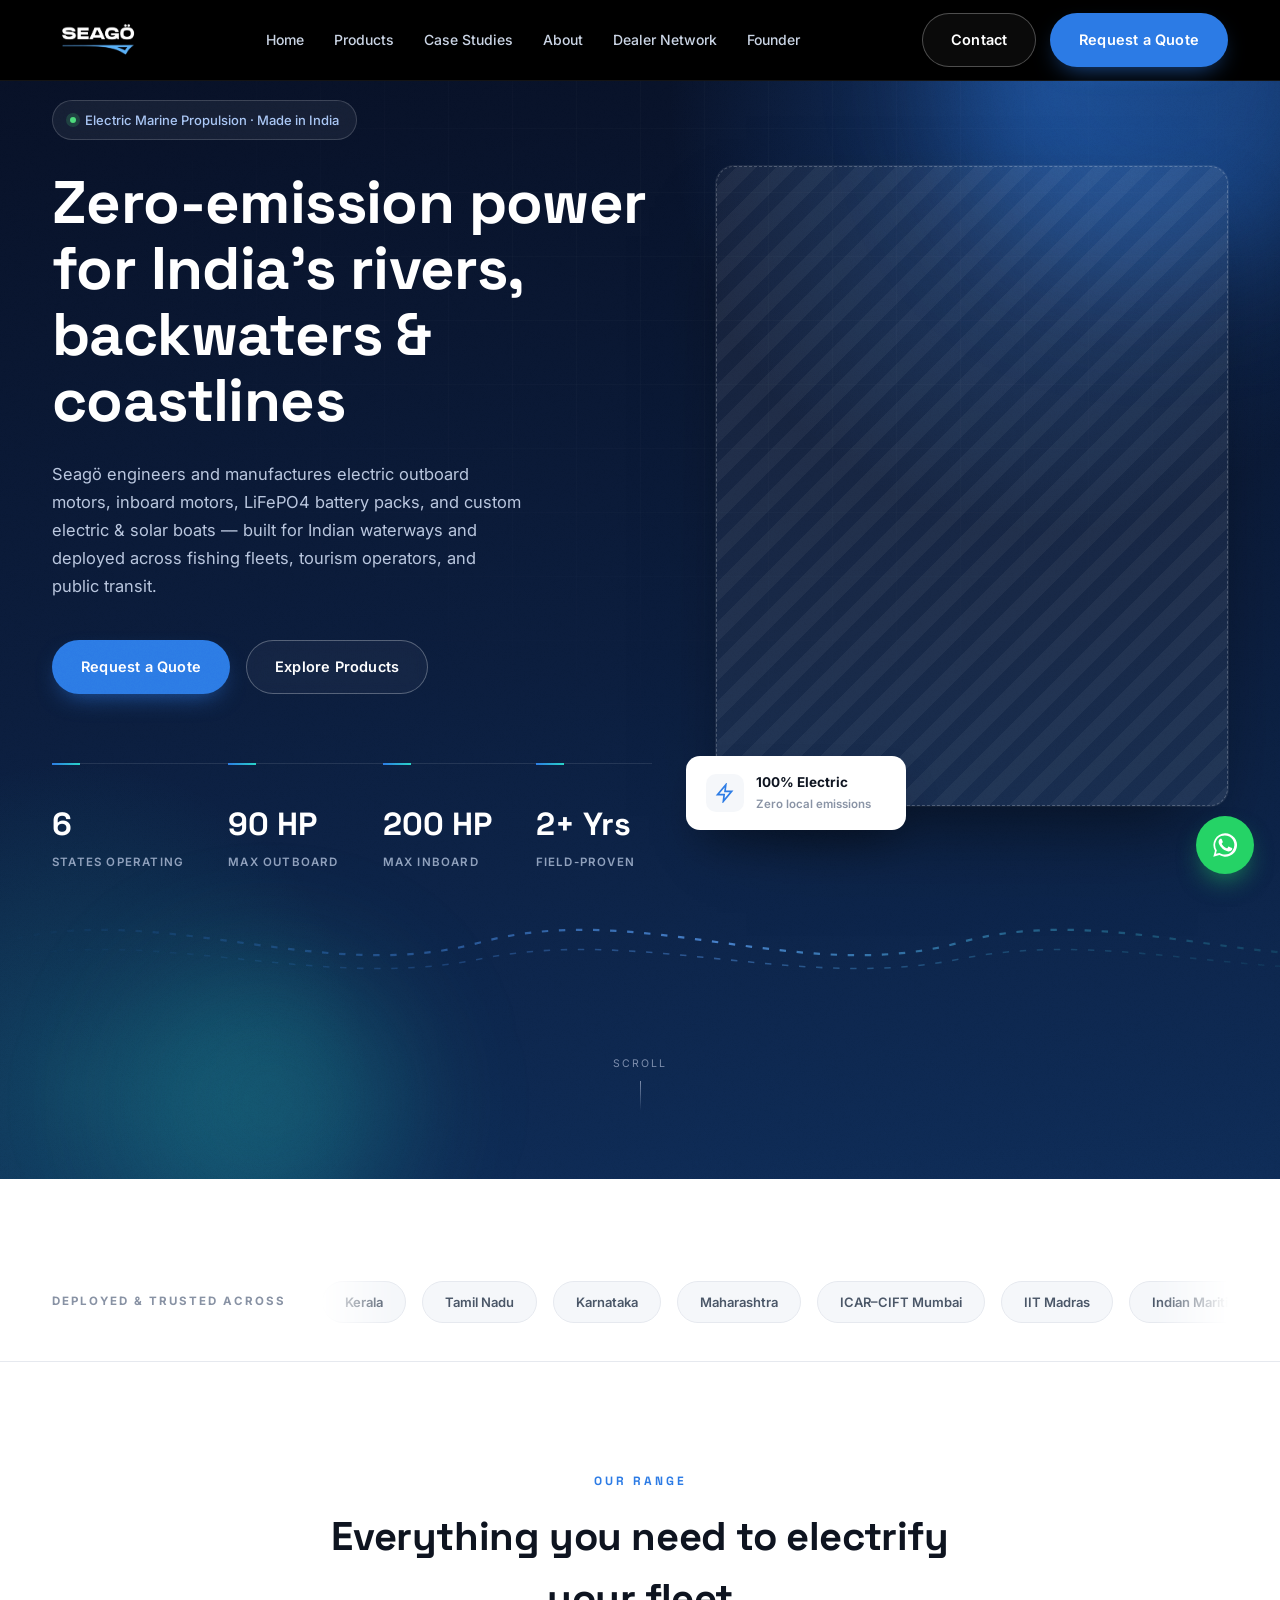
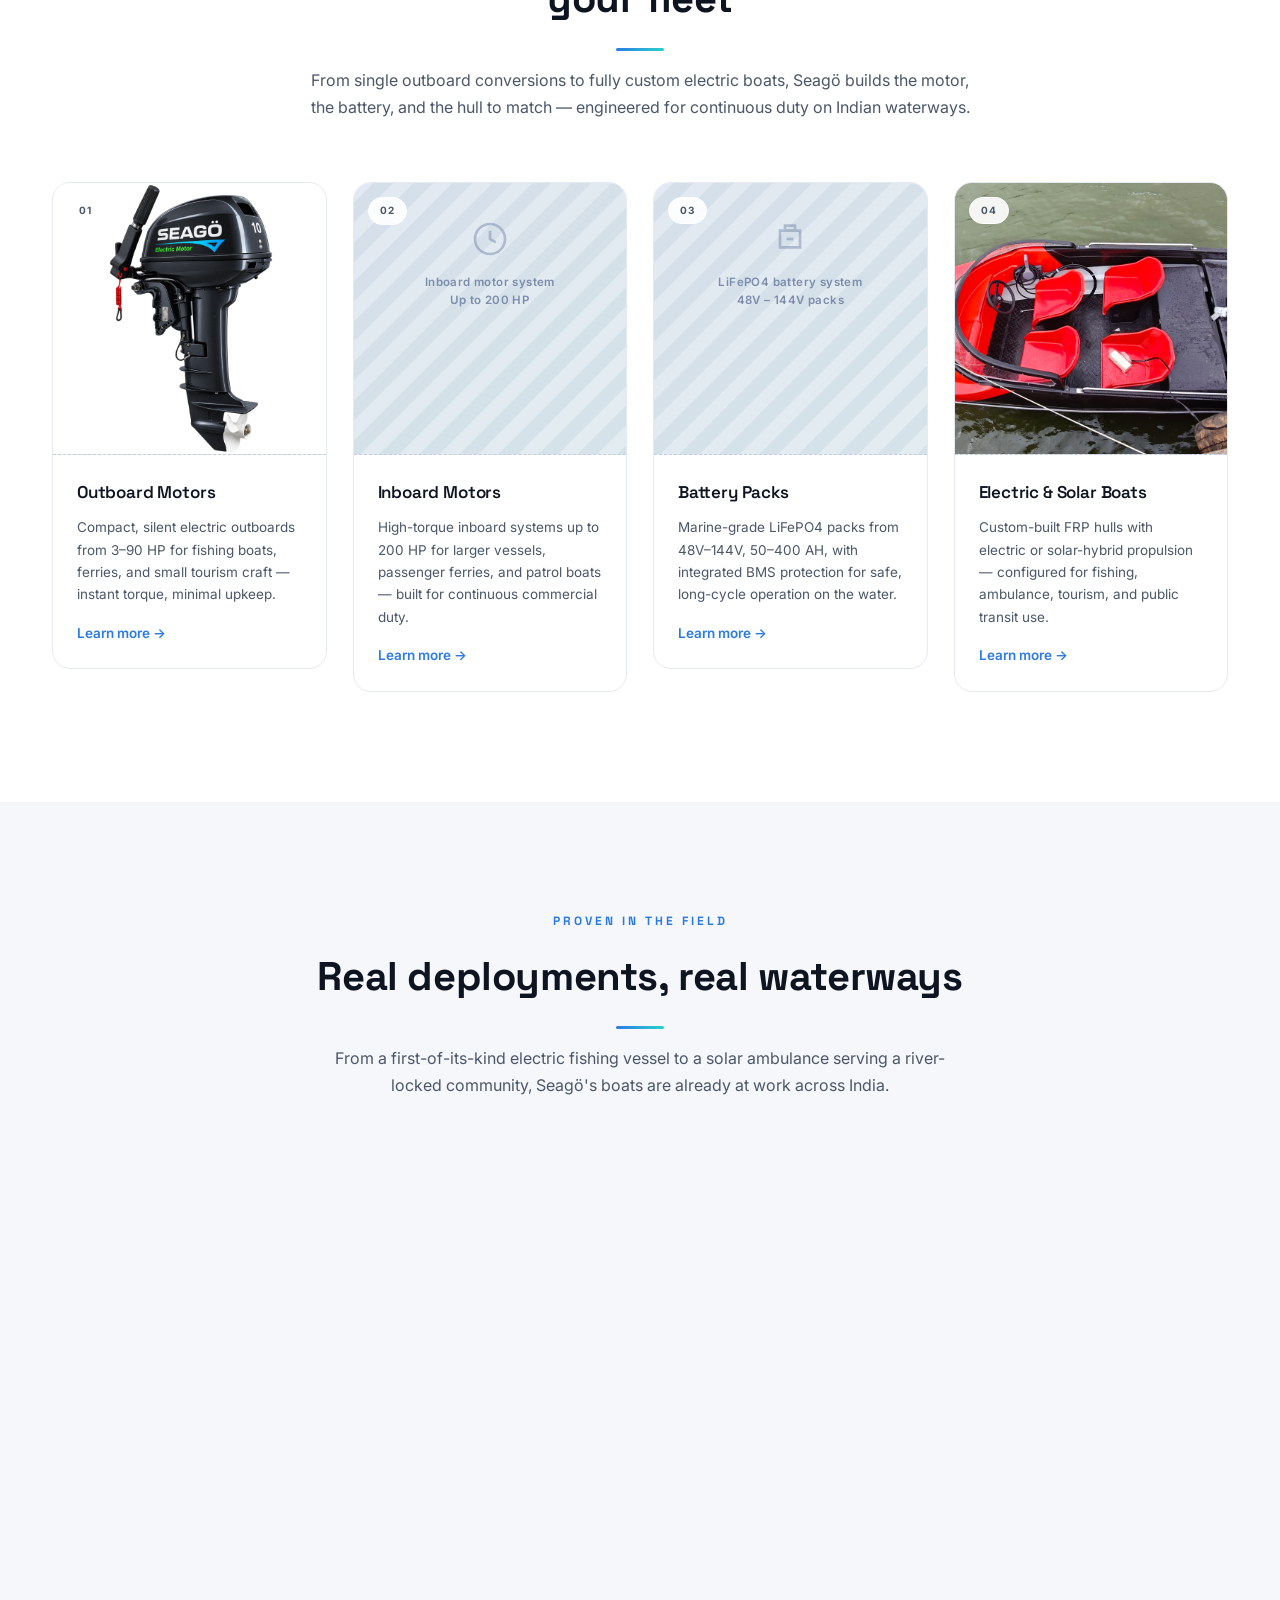
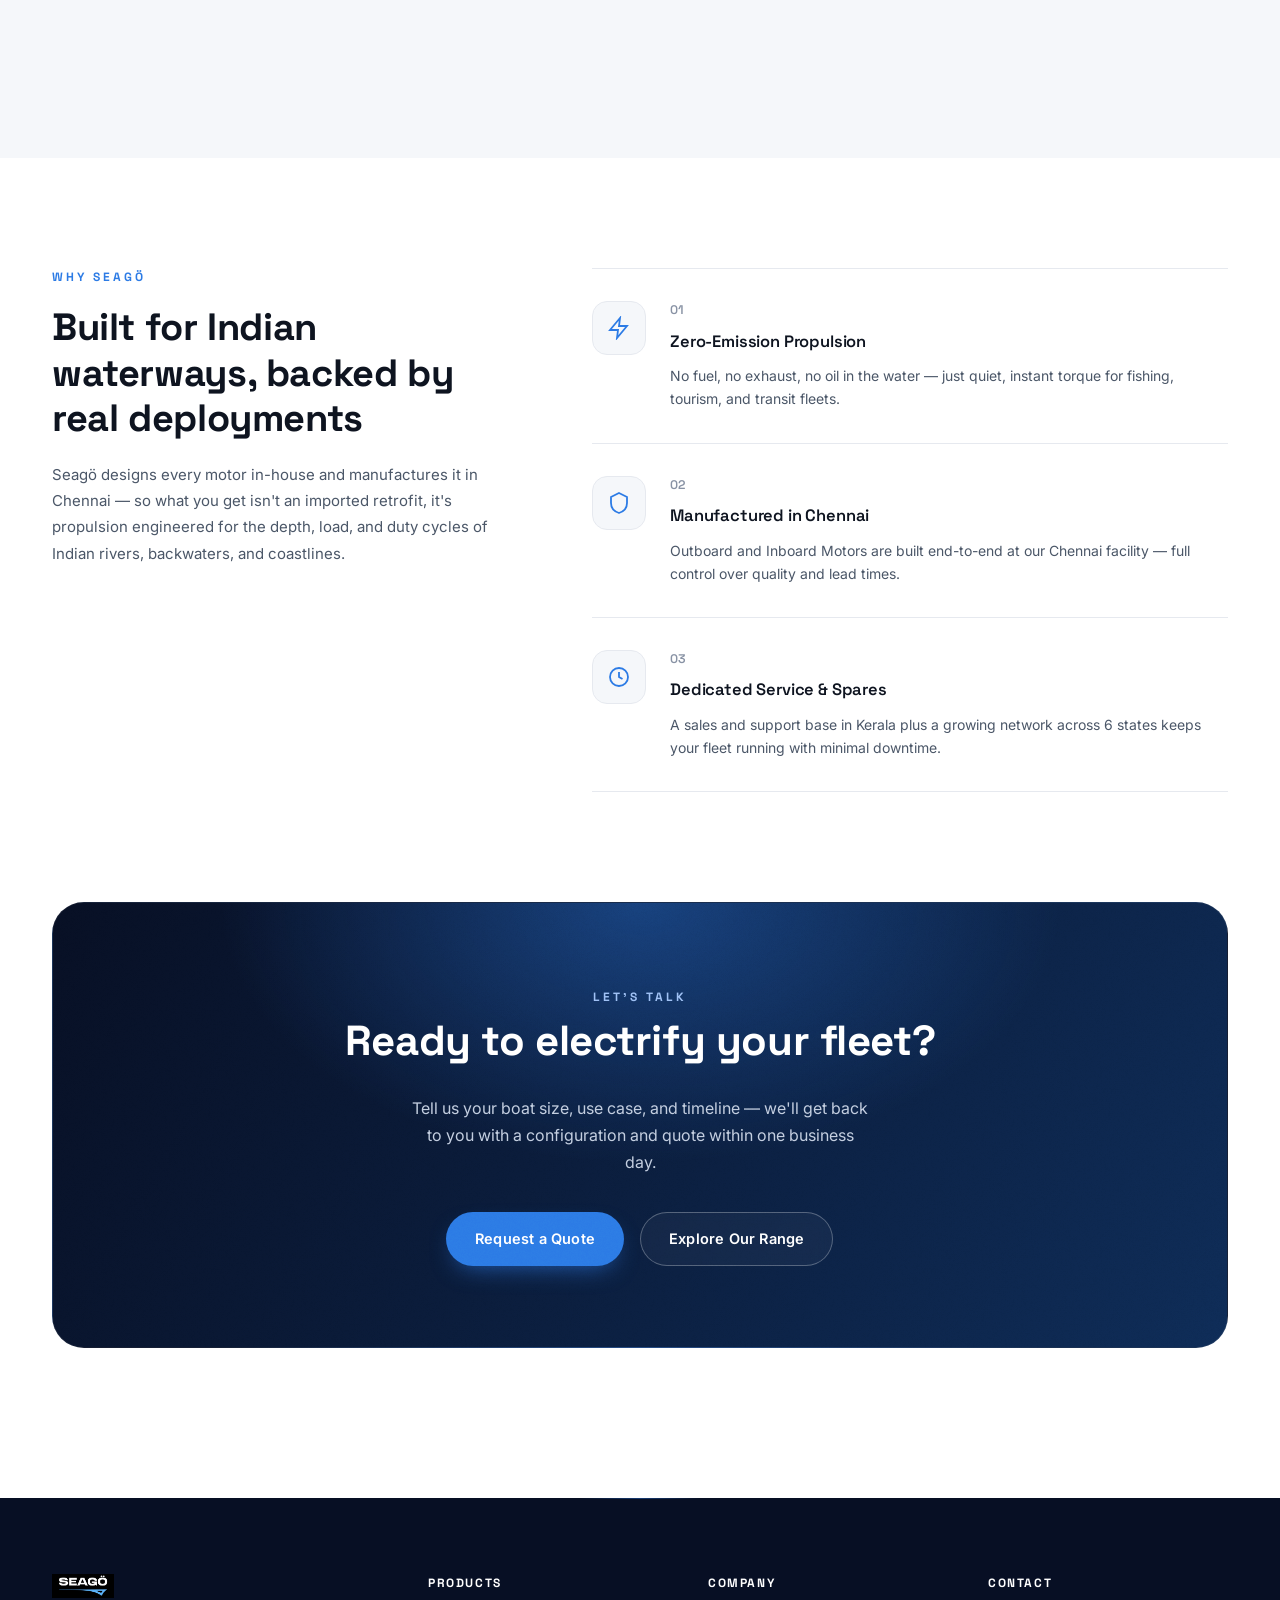
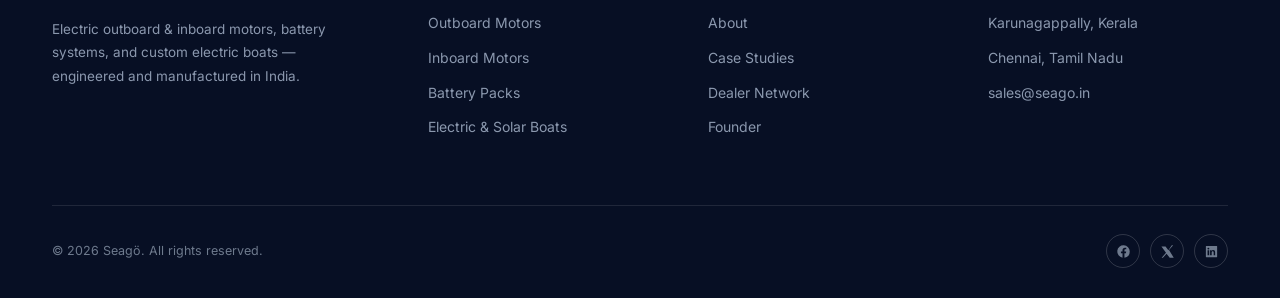
==== commit cce72ee7: "Add home nav bar" ====
--- a/index.html
+++ b/index.html
@@ -22,6 +22,7 @@
   <div class="wrap nav-row">
     <a class="nav-logo" href="#top"><img src="assets/seago-logo.png" alt="Seagö"></a>
     <nav class="nav-links">
+      <a href="index.html">Home</a>
       <a href="products.html">Products</a>
       <a href="case-studies.html">Case Studies</a>
       <a href="about.html">About</a>
@@ -37,6 +38,7 @@
 </header>
 
 <div class="mobile-menu" id="mobileMenu">
+  <a href="index.html">Home</a>
   <a href="products.html">Products</a>
   <a href="case-studies.html">Case Studies</a>
   <a href="about.html">About</a>
@@ -210,8 +212,8 @@
           <div class="ph photo-frame"><img src="assets/photos/kadamakkudy-ambulance.jpg" alt="Kadamakkudy solar marine ambulance"><span class="ph__chip">Case 02</span></div>
           <div class="case-body">
             <span class="case-tag">Kerala</span>
-            <h3>Solar Marine Ambulance, Kadamakkudy</h3>
-            <p>A solar-hybrid marine ambulance serving Kadamakkudy's island community — bringing reliable, zero-fuel-cost emergency transport to 17,000+ residents.</p>
+            <h3>Solar Marine Ambulance</h3>
+            <p>A solar-hybrid marine ambulance serving Kerala's island community — bringing reliable, zero-fuel-cost emergency transport to 17,000+ residents.</p>
           </div>
         </div>
       </div>
@@ -235,7 +237,7 @@
     <div class="why-left reveal">
       <span class="eyebrow">Why Seagö</span>
       <h2 class="why-title">Built for Indian waterways, backed by real deployments</h2>
-      <p>Seagö designs every motor, battery, and hull in-house and manufactures it in Chennai — so what you get isn't an imported retrofit, it's propulsion engineered for the depth, load, and duty cycles of Indian rivers, backwaters, and coastlines.</p>
+      <p>Seagö designs every motor in-house and manufactures it in Chennai — so what you get isn't an imported retrofit, it's propulsion engineered for the depth, load, and duty cycles of Indian rivers, backwaters, and coastlines.</p>
     </div>
     <div class="feat-list" data-stagger>
       <div class="feat-row reveal">
@@ -251,7 +253,7 @@
         <div class="ft-body">
           <span class="idx">02</span>
           <h4>Manufactured in Chennai</h4>
-          <p>Motors, battery packs, and boat hulls are built end-to-end at our Chennai facility — full control over quality and lead times.</p>
+          <p>Outboard and Inboard Motors are built end-to-end at our Chennai facility — full control over quality and lead times.</p>
         </div>
       </div>
       <div class="feat-row reveal">
--- a/css/style.css
+++ b/css/style.css
@@ -104,11 +104,11 @@
 /* ================= NAV ================= */
 header.nav{
   position:fixed; top:0; left:0; width:100%; z-index:60;
-  background:rgba(0,0,0,.82); -webkit-backdrop-filter:blur(14px); backdrop-filter:blur(14px);
+  background:#000;
   border-bottom:1px solid rgba(255,255,255,.08); transition:box-shadow .3s;
 }
 .nav-row{ display:flex; align-items:center; justify-content:space-between; height:80px; }
-.nav-logo img{ height:28px; width:auto; }
+.nav-logo img{ height:36px; width:auto; }
 .nav-links{ display:flex; align-items:center; gap:30px; }
 .nav-links a{ color:#CBD5E5; font-size:14px; font-weight:500; transition:color .2s; position:relative; }
 .nav-links a::after{ content:''; position:absolute; left:0; bottom:-6px; width:0; height:1.5px; background:var(--blue-2); transition:width .25s; }
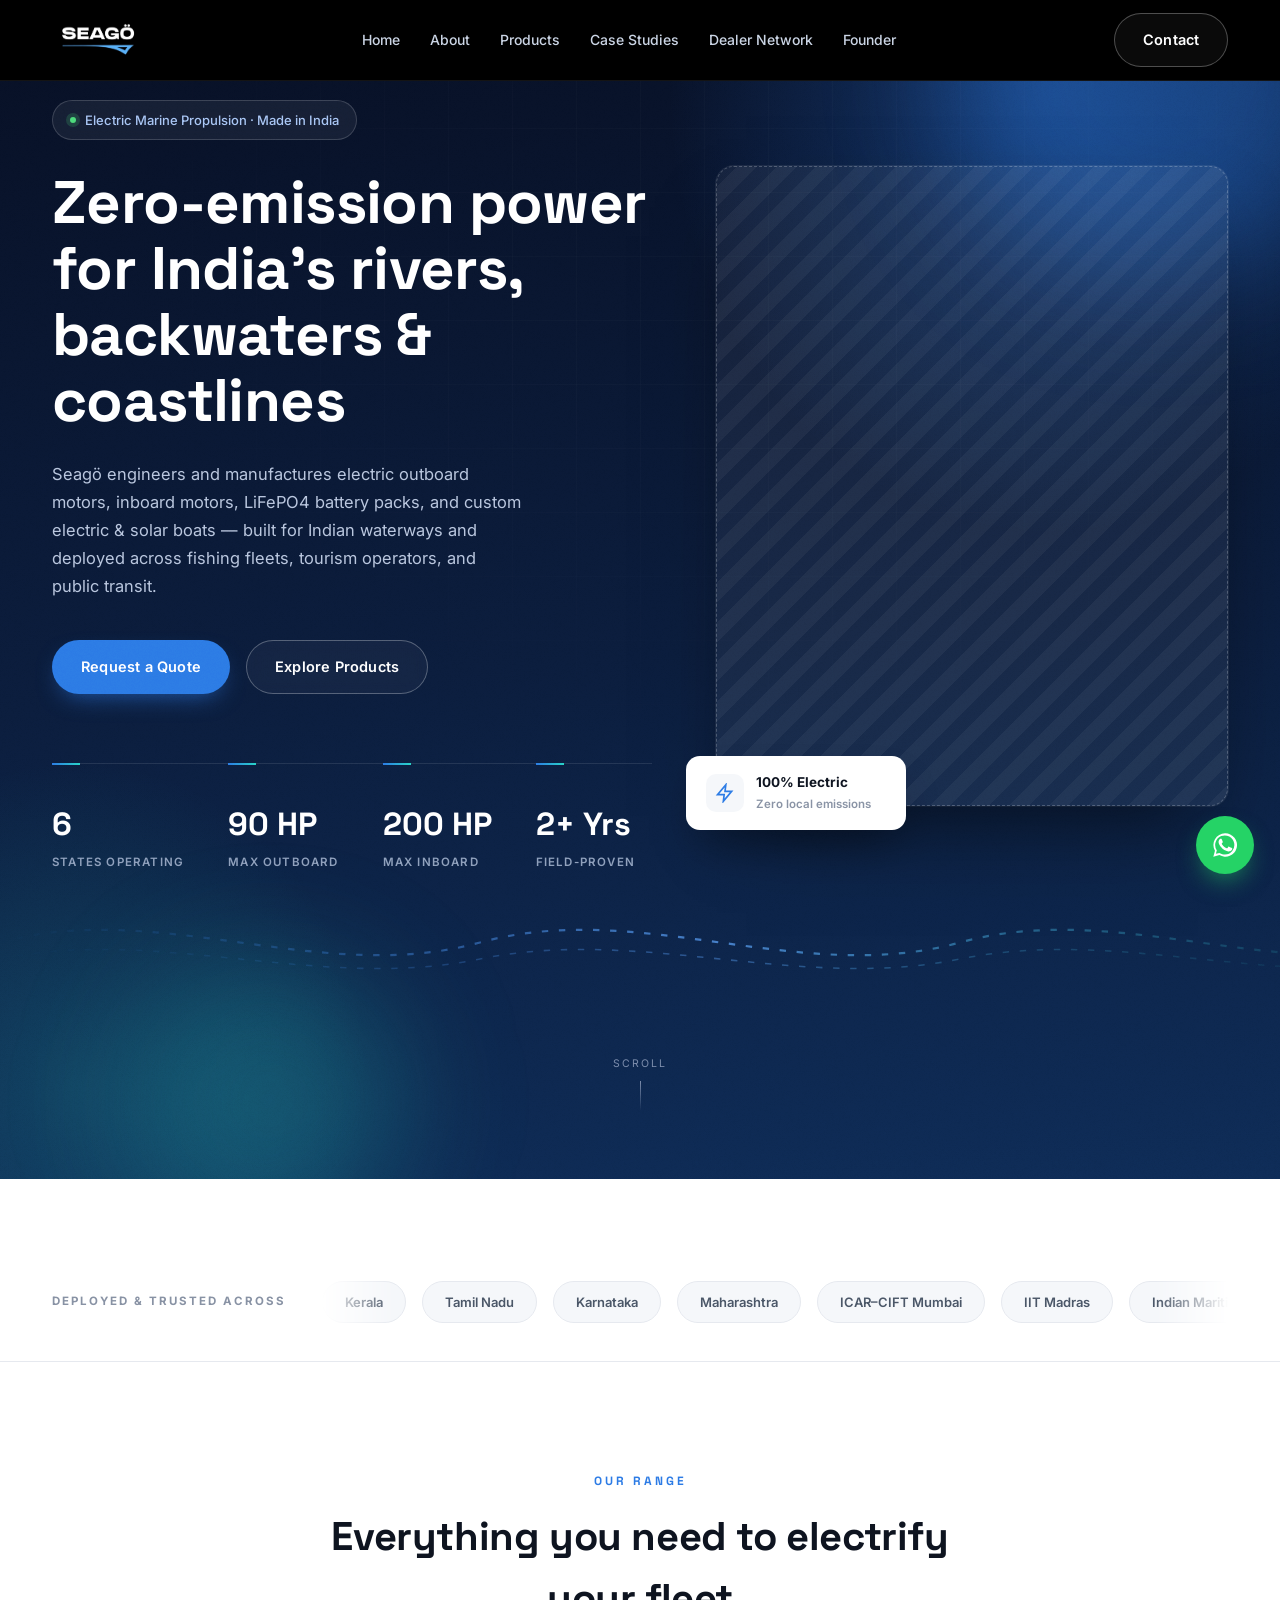
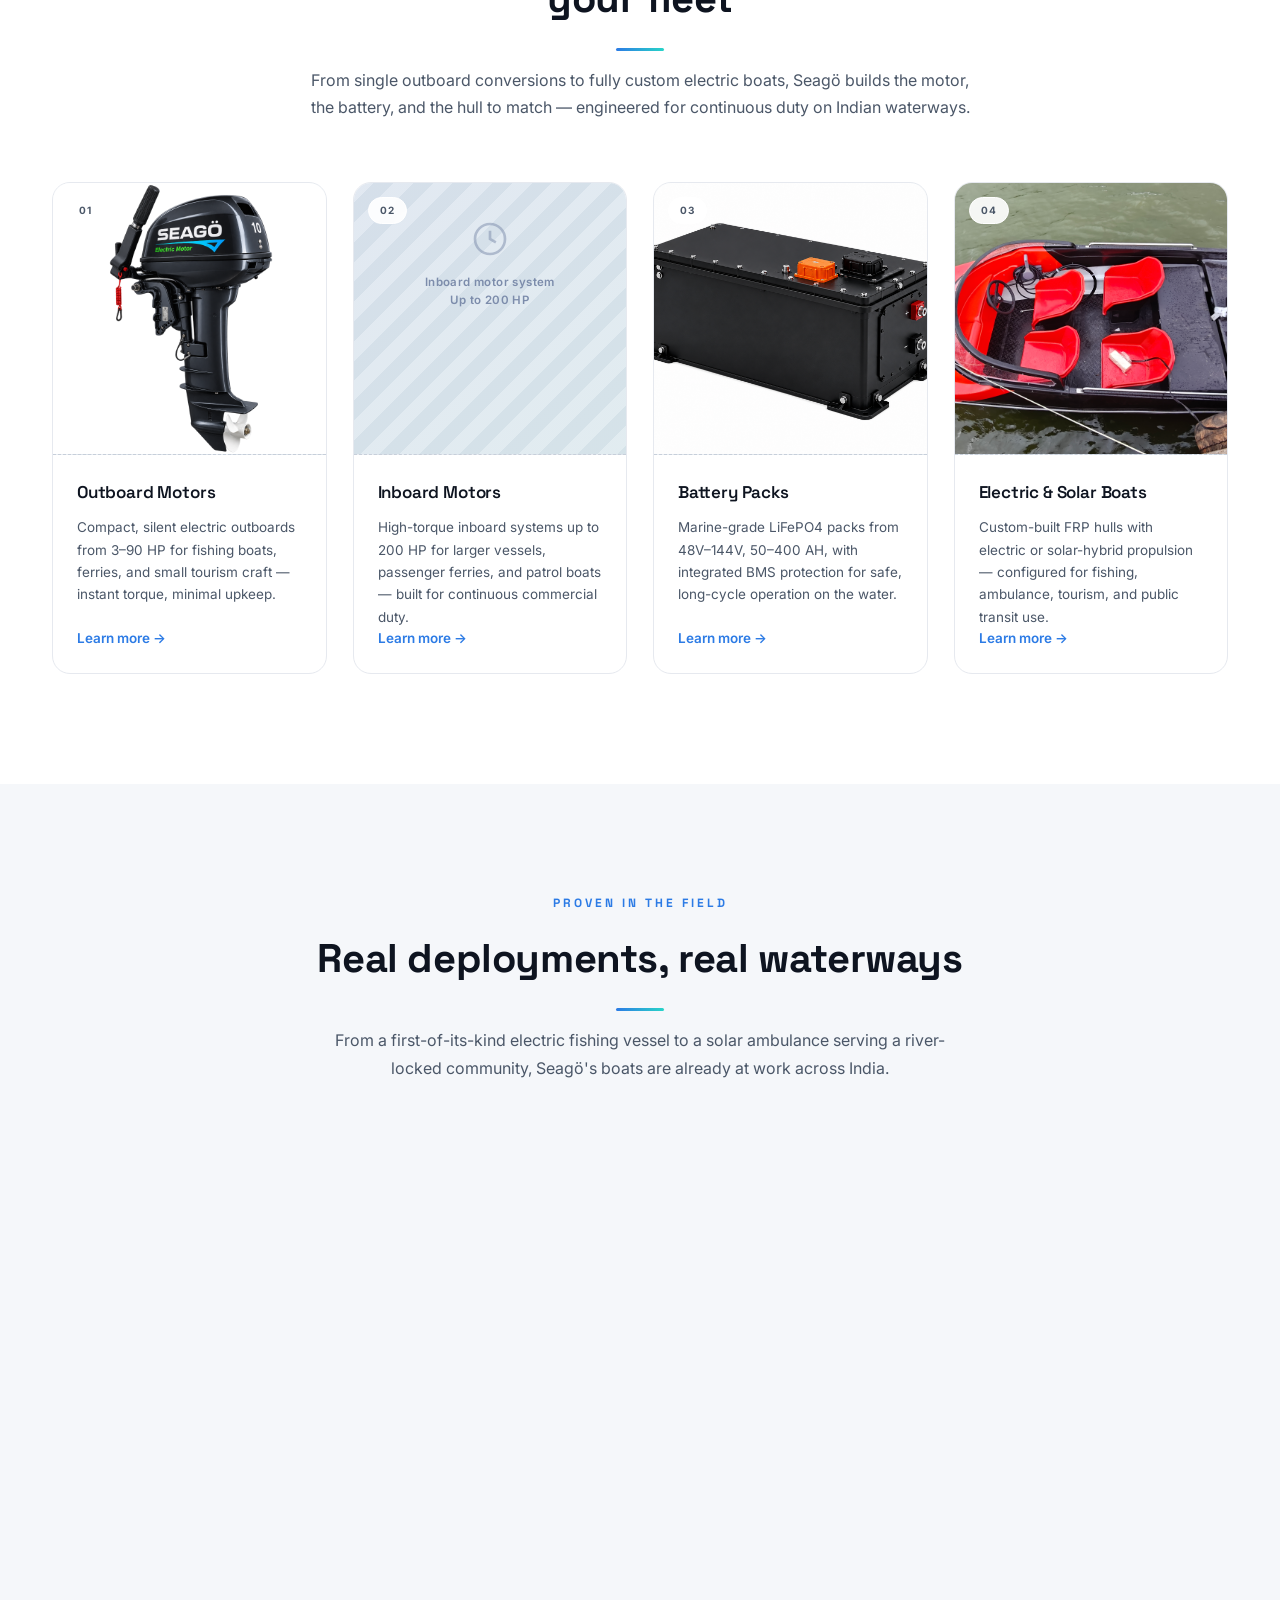
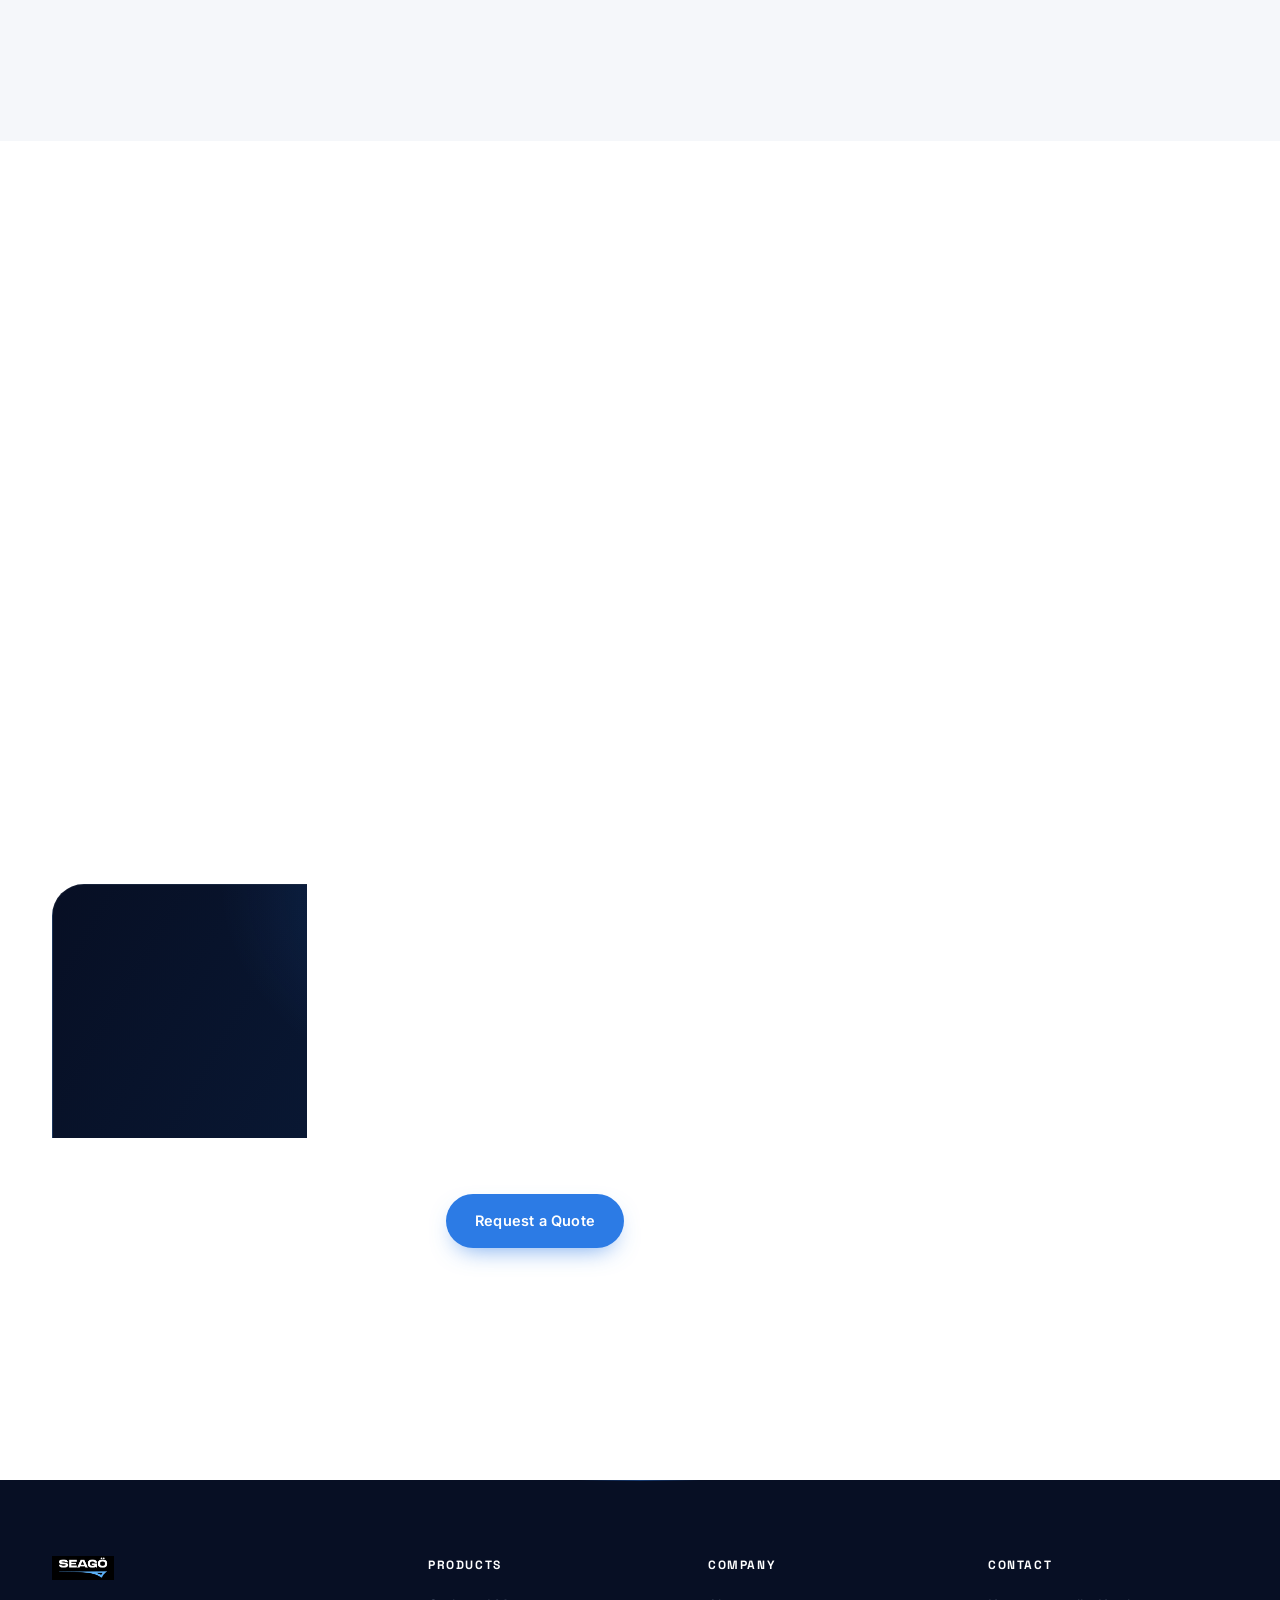
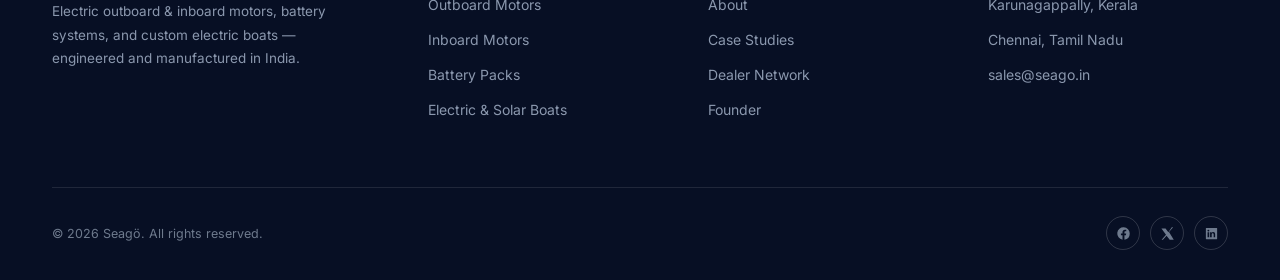
==== commit 9e8b477b: "fixing header" ====
--- a/index.html
+++ b/index.html
@@ -23,15 +23,14 @@
     <a class="nav-logo" href="#top"><img src="assets/seago-logo.png" alt="Seagö"></a>
     <nav class="nav-links">
       <a href="index.html">Home</a>
+      <a href="about.html">About</a>
       <a href="products.html">Products</a>
       <a href="case-studies.html">Case Studies</a>
-      <a href="about.html">About</a>
       <a href="dealer-network.html">Dealer Network</a>
       <a href="founder.html">Founder</a>
     </nav>
     <div class="nav-cta">
       <a class="btn btn-ghost magnetic" href="contact.html">Contact</a>
-      <a class="btn btn-primary magnetic" href="contact.html">Request a Quote</a>
       <button class="burger" id="burger" aria-label="Menu"><span></span><span></span><span></span></button>
     </div>
   </div>
@@ -39,13 +38,12 @@
 
 <div class="mobile-menu" id="mobileMenu">
   <a href="index.html">Home</a>
+  <a href="about.html">About</a>
   <a href="products.html">Products</a>
   <a href="case-studies.html">Case Studies</a>
-  <a href="about.html">About</a>
   <a href="dealer-network.html">Dealer Network</a>
   <a href="founder.html">Founder</a>
   <a href="contact.html">Contact</a>
-  <a class="btn btn-primary" href="contact.html">Request a Quote</a>
 </div>
 
 <!-- ================= HERO ================= -->
@@ -166,7 +164,13 @@
       </div>
       <div class="tilt reveal">
         <div class="card">
-          <div class="ph"><span class="ph__chip">03</span><div class="ph__inner"><svg viewBox="0 0 24 24" fill="none" stroke="currentColor" stroke-width="1.6"><path d="M6 7h12v10H6z"/><path d="M9 4h6v3H9z"/><path d="M10 12h4"/></svg><span>LiFePO4 battery system<br>48V – 144V packs</span></div></div>
+          <div class="ph photo-frame battery-photo">
+            <img
+              src="assets/photos/lifepo4-battery-system.png"
+              alt="LiFePO4 battery system"
+            >
+            <span class="ph__chip">03</span>
+          </div>
           <div class="card-body">
             <h3>Battery Packs</h3>
             <p>Marine-grade LiFePO4 packs from 48V–144V, 50–400 AH, with integrated BMS protection for safe, long-cycle operation on the water.</p>
--- a/css/style.css
+++ b/css/style.css
@@ -1,681 +1,705 @@
-/* =====================================================================
-   Seagö — Homepage v1
-   Design tokens
-   ===================================================================== */
-:root{
-  --navy:#070F24;
-  --navy-2:#0B1D3D;
-  --navy-3:#0E2C57;
-  --blue:#2C7BE5;
-  --blue-2:#5FA6FF;
-  --cyan:#28D4C8;
-  --ink:#0E1420;
-  --slate:#4B5768;
-  --muted:#8892A4;
-  --line:#E6E9EF;
-  --bg-soft:#F5F7FA;
-  --ph-a:#E9EDF2;
-  --ph-b:#DCE3EA;
-  --radius:18px;
-  --maxw:1240px;
-}
-*{box-sizing:border-box; margin:0; padding:0;}
-html{scroll-behavior:smooth;}
-body{
-  font-family:'Inter',-apple-system,BlinkMacSystemFont,'Segoe UI',sans-serif;
-  color:var(--ink);
-  background:#fff;
-  -webkit-font-smoothing:antialiased;
-  line-height:1.55;
-  overflow-x:hidden;
-}
-h1,h2,h3,h4,.disp{ font-family:'Space Grotesk',sans-serif; letter-spacing:-0.01em; }
-img{max-width:100%; display:block;}
-a{text-decoration:none; color:inherit;}
-.wrap{max-width:var(--maxw); margin:0 auto; padding:0 32px;}
-.eyebrow{ font-size:12px; font-weight:700; letter-spacing:3px; text-transform:uppercase; font-family:'Space Grotesk',sans-serif;}
-
-/* ---------- buttons ---------- */
-.btn{
-  display:inline-flex; align-items:center; gap:9px;
-  padding:15px 28px; border-radius:999px; font-weight:600; font-size:14.5px;
-  letter-spacing:.2px; border:1px solid transparent; cursor:pointer;
-  transition:transform .35s cubic-bezier(.2,.8,.2,1), background .25s, border-color .25s, box-shadow .35s;
-  white-space:nowrap; position:relative;
-}
-.btn-primary{ background:var(--blue); color:#fff; box-shadow:0 10px 24px -10px rgba(44,123,229,.7); }
-.btn-primary:hover{ background:#1f68cc; box-shadow:0 16px 36px -6px rgba(44,123,229,.9); transform:translateY(-1px); }
-.btn-ghost{ background:rgba(255,255,255,.04); color:#fff; border-color:rgba(255,255,255,.28); -webkit-backdrop-filter:blur(6px); backdrop-filter:blur(6px); }
-.btn-ghost:hover{ border-color:#fff; background:rgba(255,255,255,.1); }
-.btn-outline{ background:transparent; color:var(--navy); border-color:var(--line); }
-.btn-outline:hover{ border-color:var(--navy); }
-.magnetic{ will-change:transform; }
-
-/* ---------- skeleton placeholders (empty headers / copy) ---------- */
-.skel{
-  display:block; border-radius:8px;
-  background:linear-gradient(90deg, var(--ph-a) 25%, var(--ph-b) 42%, var(--ph-a) 58%);
-  background-size:300% 100%;
-  animation:shimmer 2.6s ease-in-out infinite;
-}
-.skel.light{ background:linear-gradient(90deg, rgba(255,255,255,.13) 25%, rgba(255,255,255,.28) 42%, rgba(255,255,255,.13) 58%); background-size:300% 100%; }
-@keyframes shimmer{ 0%{background-position:200% 0;} 100%{background-position:-200% 0;} }
-
-/* ---------- image placeholders ---------- */
-.photo-frame{ display:block; border-style:solid; border-width:0; background:#0B1D3D; }
-.photo-frame img, .photo-frame video{ width:100%; height:100%; object-fit:cover; object-position:center; }
-.photo-frame img.outboard-image{ object-fit:contain; background:#fff; }
-.case-gallery{ position:relative; }
-.case-gallery img{ position:absolute; inset:0; opacity:0; transition:opacity .8s ease; }
-.case-gallery img.is-active{ opacity:1; }
-.ph{
-  position:relative; border-radius:var(--radius); overflow:hidden;
-  background:repeating-linear-gradient(135deg, var(--ph-a), var(--ph-a) 14px, var(--ph-b) 14px, var(--ph-b) 28px);
-  border:1.5px dashed #C7CFDA;
-  display:flex; align-items:center; justify-content:center;
-  transition:border-color .3s;
-}
-.card:hover .ph, .case-card:hover .ph{ border-color:var(--blue-2); }
-.ph__chip{
-  position:absolute; top:14px; left:14px; background:rgba(255,255,255,.9); -webkit-backdrop-filter:blur(4px); backdrop-filter:blur(4px);
-  border-radius:999px; padding:5px 11px; font-size:10px; font-weight:700; letter-spacing:1px; text-transform:uppercase;
-  color:var(--slate); border:1px solid #fff;
-}
-.ph__inner{
-  display:flex; flex-direction:column; align-items:center; gap:14px;
-  text-align:center; padding:36px 22px; color:#7C8CAB;
-  background:linear-gradient(145deg, rgba(44,123,229,.04), rgba(40,212,200,.04));
-  width:100%; height:100%;
-}
-.ph__inner svg{ width:40px; height:40px; opacity:.5; }
-.ph__inner span{ font-size:11.5px; font-weight:600; letter-spacing:.4px; line-height:1.6; max-width:230px; }
-
-/* ---------- scroll progress ---------- */
-.progress{ position:fixed; top:0; left:0; height:3px; width:0%; background:linear-gradient(90deg,var(--blue),var(--cyan)); z-index:80; transition:width .1s linear; }
-
-/* ---------- cursor glow (desktop hero only) ---------- */
-.cursor-glow{
-  position:absolute; width:420px; height:420px; border-radius:50%; pointer-events:none;
-  background:radial-gradient(circle, rgba(95,166,255,.16), transparent 70%);
-  transform:translate(-50%,-50%); left:50%; top:40%; opacity:0; transition:opacity .4s; will-change:transform;
-}
-.hero:hover .cursor-glow{ opacity:1; }
-
-/* ================= NAV ================= */
-header.nav{
-  position:fixed; top:0; left:0; width:100%; z-index:60;
-  background:#000;
-  border-bottom:1px solid rgba(255,255,255,.08); transition:box-shadow .3s;
-}
-.nav-row{ display:flex; align-items:center; justify-content:space-between; height:80px; }
-.nav-logo img{ height:36px; width:auto; }
-.nav-links{ display:flex; align-items:center; gap:30px; }
-.nav-links a{ color:#CBD5E5; font-size:14px; font-weight:500; transition:color .2s; position:relative; }
-.nav-links a::after{ content:''; position:absolute; left:0; bottom:-6px; width:0; height:1.5px; background:var(--blue-2); transition:width .25s; }
-.nav-links a:hover{ color:#fff; }
-.nav-links a:hover::after{ width:100%; }
-.nav-cta{ display:flex; align-items:center; gap:14px; }
-.burger{ display:none; width:42px; height:42px; border-radius:10px; border:1px solid rgba(255,255,255,.2); background:rgba(255,255,255,.04); align-items:center; justify-content:center; flex-direction:column; gap:4px; cursor:pointer; }
-.burger span{ width:18px; height:1.6px; background:#fff; display:block; transition:transform .3s, opacity .3s; }
-.burger.open span:nth-child(1){ transform:translateY(5.6px) rotate(45deg); }
-.burger.open span:nth-child(2){ opacity:0; }
-.burger.open span:nth-child(3){ transform:translateY(-5.6px) rotate(-45deg); }
-
-.mobile-menu{
-  position:fixed; inset:80px 0 0 0; background:rgba(7,15,36,.98); -webkit-backdrop-filter:blur(10px); backdrop-filter:blur(10px);
-  z-index:55; display:flex; flex-direction:column; padding:36px 28px; gap:6px;
-  transform:translateY(-12px); opacity:0; pointer-events:none; transition:opacity .28s, transform .28s;
-  overflow-y:auto;
-}
-.mobile-menu.open{ opacity:1; transform:translateY(0); pointer-events:auto; }
-.mobile-menu a{ color:#fff; font-size:21px; font-weight:600; padding:13px 4px; border-bottom:1px solid rgba(255,255,255,.08); font-family:'Space Grotesk',sans-serif; }
-.mobile-menu .btn{ margin-top:22px; align-self:flex-start; }
-
-/* ================= HERO ================= */
-.hero{
-  position:relative; overflow:hidden;
-  padding:100px 0 70px;
-  background:
-    radial-gradient(48% 60% at 82% 8%, rgba(44,123,229,.34), transparent 62%),
-    radial-gradient(38% 46% at 6% 92%, rgba(40,212,200,.16), transparent 60%),
-    linear-gradient(175deg, var(--navy) 0%, var(--navy-2) 55%, var(--navy-3) 100%);
-}
-.hero::after{ content:''; position:absolute; inset:0; background-image:url('../assets/grain.png'); background-size:180px 180px; mix-blend-mode:overlay; opacity:.5; pointer-events:none; }
-.blob{ position:absolute; border-radius:50%; filter:blur(60px); pointer-events:none; will-change:transform; }
-.blob-1{ width:420px; height:420px; background:rgba(44,123,229,.35); top:-140px; right:-90px; }
-.blob-2{ width:280px; height:280px; background:rgba(40,212,200,.22); bottom:-60px; left:10%; }
-.grid-overlay{
-  position:absolute; inset:0; pointer-events:none; opacity:.35;
-  background-image:
-    linear-gradient(rgba(255,255,255,.05) 1px, transparent 1px),
-    linear-gradient(90deg, rgba(255,255,255,.05) 1px, transparent 1px);
-  background-size:64px 64px;
-  -webkit-mask-image:radial-gradient(70% 60% at 60% 20%, #000 30%, transparent 78%);
-  mask-image:radial-gradient(70% 60% at 60% 20%, #000 30%, transparent 78%);
-}
-.hero-grid{
-  position:relative; display:grid; grid-template-columns:1.08fr .92fr; gap:64px; align-items:center;
-}
-.hero-badge{
-  display:inline-flex; align-items:center; gap:9px;
-  background:rgba(255,255,255,.06); border:1px solid rgba(255,255,255,.16);
-  padding:9px 17px; border-radius:999px; color:#A9C6F5; margin-bottom:30px; font-size:13px; font-weight:500;
-}
-.hero-badge .dot{ width:6px; height:6px; border-radius:50%; background:#4CD97B; box-shadow:0 0 0 4px rgba(76,217,123,.18); }
-.hero-title{ font-family:'Space Grotesk',sans-serif; font-weight:700; font-size:clamp(38px,5.6vw,60px); line-height:1.1; color:#fff; letter-spacing:-0.01em; max-width:640px; }
-.hero-sub{ margin-top:26px; margin-bottom:40px; max-width:470px; }
-.hero-sub p{ color:#B9C6DE; font-size:16.5px; line-height:1.7; }
-.hero-actions{ display:flex; gap:16px; flex-wrap:wrap; }
-.hero-stats{ display:flex; gap:44px; margin-top:68px; flex-wrap:wrap; }
-.hero-stat b{ display:block; font-size:32px; font-weight:700; color:#fff; font-family:'Space Grotesk',sans-serif; }
-.hero-stat span{ display:block; font-size:11.5px; color:#8FA0BC; font-weight:600; letter-spacing:1.2px; text-transform:uppercase; margin-top:5px; }
-/* ---------- coming soon (stub pages) ---------- */
-.soon{ min-height:calc(100vh - 80px); display:flex; align-items:center; padding:80px 0; }
-.soon-wrap{ position:relative; text-align:center; max-width:640px; margin:0 auto; }
-.soon-icon{ width:60px; height:60px; border-radius:18px; background:rgba(255,255,255,.06); border:1px solid rgba(255,255,255,.16); display:flex; align-items:center; justify-content:center; margin:0 auto 30px; }
-.soon-icon svg{ width:26px; height:26px; color:#5FA6FF; }
-.soon-title{ font-family:'Space Grotesk',sans-serif; font-size:clamp(38px,6vw,60px); color:#fff; font-weight:700; margin:8px 0 20px; letter-spacing:-0.01em; }
-.soon-text{ color:#AEBBD1; font-size:16px; line-height:1.75; max-width:480px; margin:0 auto 40px; }
-.soon .hero-actions{ justify-content:center; }
-.soon .hero-badge{ margin-bottom:26px; }
-
-.hero-visual{ position:relative; }
-.hero-visual .photo-frame{ height:100%; }
-.hero-visual .ph{ aspect-ratio:4/5; background:repeating-linear-gradient(135deg, rgba(255,255,255,.05), rgba(255,255,255,.05) 14px, rgba(255,255,255,.09) 14px, rgba(255,255,255,.09) 28px); border-color:rgba(255,255,255,.22); box-shadow:0 40px 80px -30px rgba(0,0,0,.6); }
-.hero-visual .ph__inner{ color:#C3CEE0; }
-.hero-visual .float-card{
-  position:absolute; left:-30px; bottom:-24px; background:#fff; border-radius:14px;
-  padding:16px 20px; box-shadow:0 24px 46px -14px rgba(0,0,0,.4); display:flex; align-items:center; gap:12px;
-  width:220px;
-}
-.hero-visual .float-card .ic{ width:38px; height:38px; border-radius:10px; background:var(--bg-soft); display:flex; align-items:center; justify-content:center; flex:none; }
-.hero-visual .float-card .ic svg{ width:20px; height:20px; color:var(--blue); }
-.float-card .ft-title{ display:block; font-size:13.5px; font-weight:700; color:var(--ink); margin-bottom:3px; }
-.float-card .ft-sub{ display:block; font-size:11.5px; color:var(--muted); font-weight:600; }
-.scroll-cue{ position:relative; margin:64px auto 0; display:flex; flex-direction:column; align-items:center; gap:8px; color:#7C8CAB; font-size:10.5px; letter-spacing:2px; text-transform:uppercase; }
-.scroll-cue .line{ width:1px; height:30px; background:linear-gradient(#7C8CAB, transparent); animation:cueMove 1.8s ease-in-out infinite; }
-@keyframes cueMove{ 0%{ transform:scaleY(0); transform-origin:top; } 50%{ transform:scaleY(1); transform-origin:top; } 51%{ transform-origin:bottom; } 100%{ transform:scaleY(0); transform-origin:bottom; } }
-
-/* ---------- animated wave motif (marine identity) ---------- */
-.wave-wrap{ position:relative; height:110px; margin-top:10px; }
-.wave-wrap svg{ position:absolute; inset:0; width:100%; height:100%; }
-.wave-path{ stroke:url(#waveGrad); stroke-width:2; fill:none; stroke-dasharray:6 10; animation:waveFlow 5s linear infinite; opacity:.7; }
-.wave-path.p2{ stroke-width:1.4; opacity:.4; animation-duration:7s; animation-direction:reverse; }
-@keyframes waveFlow{ to{ stroke-dashoffset:-160; } }
-
-.angle-div{ position:relative; height:64px; background:#fff; margin-top:-2px; }
-.angle-div svg{ position:absolute; bottom:0; left:0; width:100%; height:100%; }
-
-/* ================= TRUST MARQUEE ================= */
-.trust{ padding:38px 0; border-bottom:1px solid var(--line); overflow:hidden; }
-.trust-row{ display:flex; align-items:center; gap:36px; }
-.trust-label{ font-size:11.5px; font-weight:700; letter-spacing:2px; color:var(--muted); text-transform:uppercase; white-space:nowrap; flex:none; }
-.marquee{ overflow:hidden; flex:1; -webkit-mask-image:linear-gradient(90deg, transparent, #000 8%, #000 92%, transparent); mask-image:linear-gradient(90deg, transparent, #000 8%, #000 92%, transparent); }
-.marquee-track{ display:flex; gap:16px; width:max-content; animation:scrollX 22s linear infinite; }
-.marquee:hover .marquee-track{ animation-play-state:paused; }
-@keyframes scrollX{ from{ transform:translateX(0);} to{ transform:translateX(-50%);} }
-.trust-chip{
-  flex:none; padding:10px 22px; border-radius:999px; background:var(--bg-soft); border:1px solid var(--line);
-  font-size:13px; font-weight:600; color:var(--slate); white-space:nowrap;
-  transition:background .25s, border-color .25s, color .25s;
-}
-.trust-chip:hover{ background:#EAF2FF; border-color:var(--blue-2); color:var(--blue); }
-
-/* ================= SECTION ================= */
-.section{ padding:110px 0; position:relative; }
-.section-cta{ padding-top:0; }
-.eyebrow-light{ color:#9FC1F5; }
-.section.soft{ background:var(--bg-soft); }
-.section-head{ max-width:660px; margin:0 auto 60px; text-align:center; }
-.section-head .eyebrow{ color:var(--blue); display:block; margin-bottom:16px; }
-.section-head h2{ font-family:'Space Grotesk',sans-serif; font-size:clamp(28px,3.6vw,40px); font-weight:700; letter-spacing:-0.01em; margin-bottom:16px; }
-.section-head p{ font-size:16px; color:var(--slate); line-height:1.7; }
-
-/* ================= PRODUCT GRID (with 3D tilt) ================= */
-.grid-4{ display:grid; grid-template-columns:repeat(4,1fr); gap:26px; }
-.tilt{ perspective:900px; }
-.card{
-  background:#fff; border:1px solid var(--line); border-radius:var(--radius);
-  overflow:hidden; transition:transform .4s cubic-bezier(.2,.8,.2,1), box-shadow .4s, border-color .3s;
-  transform-style:preserve-3d;
-}
-.card:hover{ box-shadow:0 28px 50px -22px rgba(44,123,229,.18), 0 8px 20px -8px rgba(10,25,50,.1); border-color:rgba(44,123,229,.2); }
-.card .ph{ aspect-ratio:1/1; border-radius:0; border-width:0 0 1px 0; }
-.card-body{ padding:24px; }
-.card-body h3{ font-size:17px; font-weight:600; margin-bottom:11px; }
-.card-body p{ font-size:13.5px; color:var(--slate); line-height:1.65; }
-.card-link{ margin-top:17px; display:inline-flex; align-items:center; gap:6px; font-size:13.5px; font-weight:600; color:var(--blue); transition:gap .25s, color .2s; }
-.card-link:hover{ gap:12px; color:#1f68cc; }
-
-/* ================= CASE STUDIES ================= */
-.grid-3{ display:grid; grid-template-columns:repeat(3,1fr); gap:26px; }
-.case-card{ border-radius:var(--radius); overflow:hidden; border:1px solid var(--line); background:#fff; transition:transform .4s cubic-bezier(.2,.8,.2,1), box-shadow .4s, border-color .3s; transform-style:preserve-3d; }
-.case-card:hover{ box-shadow:0 28px 50px -22px rgba(44,123,229,.16), 0 8px 20px -8px rgba(10,25,50,.08); border-color:rgba(44,123,229,.2); }
-.case-card .ph{ aspect-ratio:16/11; border-radius:0; border-width:0 0 1px 0; }
-.case-body{ padding:26px; }
-.case-tag{ font-size:11px; font-weight:700; letter-spacing:1.4px; text-transform:uppercase; color:var(--blue); margin-bottom:11px; display:block;}
-.case-body h3{ font-size:18px; font-weight:600; margin-bottom:13px; line-height:1.35; }
-.case-body p{ font-size:13.5px; color:var(--slate); line-height:1.65; }
-
-/* ================= WHY (editorial split) ================= */
-.why-grid{ display:grid; grid-template-columns:.85fr 1.15fr; gap:70px; align-items:start; }
-.why-left{ position:sticky; top:110px; }
-.why-left .eyebrow{ color:var(--blue); display:block; margin-bottom:18px; }
-.why-title{ font-family:'Space Grotesk',sans-serif; font-size:clamp(28px,3.2vw,38px); font-weight:700; letter-spacing:-0.01em; line-height:1.2; margin-bottom:20px; }
-.why-left p{ font-size:15px; color:var(--slate); line-height:1.75; }
-.feat-list{ display:flex; flex-direction:column; }
-.feat-row{ display:flex; gap:24px; padding:32px 0; border-top:1px solid var(--line); transition:padding-left .3s; }
-.feat-row:hover{ padding-left:8px; }
-.feat-row:last-child{ border-bottom:1px solid var(--line); }
-.feat-row .ic{ width:54px; height:54px; border-radius:15px; background:var(--bg-soft); border:1px solid var(--line); display:flex; align-items:center; justify-content:center; flex:none; transition:background .3s, border-color .3s; }
-.feat-row:hover .ic{ background:#EAF2FF; border-color:var(--blue-2); }
-.feat-row .ic svg{ width:24px; height:24px; color:var(--blue); }
-.feat-row .ft-body{ flex:1; }
-.feat-row h4{ font-size:16.5px; font-weight:600; margin-bottom:10px; }
-.feat-row p{ font-size:14px; color:var(--slate); line-height:1.65; }
-.feat-row .idx{ font-family:'Space Grotesk',sans-serif; font-size:12.5px; color:var(--muted); font-weight:600; margin-bottom:8px; display:block; }
-
-/* ================= CTA BANNER ================= */
-.cta{
-  background:
-    radial-gradient(55% 90% at 50% 0%, rgba(44,123,229,.4), transparent 65%),
-    linear-gradient(120deg, var(--navy) 0%, var(--navy-3) 100%);
-  border-radius:32px; padding:80px 60px; text-align:center; position:relative; overflow:hidden;
-}
-.cta::after{ content:''; position:absolute; inset:0; background-image:url('../assets/grain.png'); background-size:180px 180px; mix-blend-mode:overlay; opacity:.5; }
-.cta-inner{ position:relative; }
-.cta-title{ font-family:'Space Grotesk',sans-serif; font-size:clamp(28px,3.8vw,42px); font-weight:700; color:#fff; letter-spacing:-0.01em; max-width:620px; margin:0 auto; }
-.cta-text{ color:#C3CEE0; font-size:16px; line-height:1.7; max-width:460px; margin:22px auto 36px; }
-.cta-actions{ display:flex; justify-content:center; gap:16px; flex-wrap:wrap; }
-
-/* ================= FOOTER ================= */
-footer{ background:var(--navy); color:#B9C3D4; padding:76px 0 30px; margin-top:40px; }
-.footer-grid{ display:grid; grid-template-columns:1.4fr 1fr 1fr 1fr; gap:40px; padding-bottom:54px; border-bottom:1px solid rgba(255,255,255,.1); }
-.footer-logo img{ height:24px; margin-bottom:20px; }
-.footer-grid p{ font-size:13.5px; line-height:1.75; max-width:280px; color:#8B98AE; }
-.footer-col h5{ font-size:12px; letter-spacing:1.6px; text-transform:uppercase; color:#fff; margin-bottom:20px; font-weight:700; font-family:'Space Grotesk',sans-serif; }
-.footer-col a{ display:block; font-size:14px; color:#8B98AE; margin-bottom:13px; transition:color .2s; }
-.footer-col a:hover{ color:#fff; }
-.footer-bottom{ display:flex; justify-content:space-between; align-items:center; padding-top:28px; font-size:12.5px; color:#6E7A8D; flex-wrap:wrap; gap:12px; }
-.footer-social{ display:flex; gap:10px; }
-.footer-social a{ width:34px; height:34px; border-radius:50%; border:1px solid rgba(255,255,255,.16); display:flex; align-items:center; justify-content:center; transition:border-color .2s, background .2s; }
-.footer-social a:hover{ border-color:#fff; background:rgba(255,255,255,.06); }
-.footer-social svg{ width:15px; height:15px; }
-
-/* ================= WHATSAPP FLOAT ================= */
-.wa-float{
-  position:fixed; right:26px; bottom:26px; width:58px; height:58px; border-radius:50%;
-  background:#25D366; display:flex; align-items:center; justify-content:center;
-  box-shadow:0 12px 26px -8px rgba(37,211,102,.6); z-index:60; cursor:pointer;
-  animation:pulse 2.6s ease-in-out infinite;
-}
-.wa-float svg{ width:28px; height:28px; fill:#fff; }
-.wa-tip{
-  position:absolute; right:70px; top:50%; transform:translateY(-50%) translateX(6px);
-  background:#12161C; color:#fff; font-size:12.5px; font-weight:600; padding:8px 13px; border-radius:8px;
-  white-space:nowrap; opacity:0; pointer-events:none; transition:opacity .2s, transform .2s;
-}
-.wa-float:hover .wa-tip{ opacity:1; transform:translateY(-50%) translateX(0); }
-@keyframes pulse{ 0%,100%{ box-shadow:0 12px 26px -8px rgba(37,211,102,.6);} 50%{ box-shadow:0 12px 30px -4px rgba(37,211,102,.9);} }
-
-/* ================= PAGE HEADER (mini hero for interior pages) ================= */
-.page-hero{ padding:150px 0 90px; }
-.page-title{ font-family:'Space Grotesk',sans-serif; font-size:clamp(36px,5vw,54px); font-weight:700; color:#fff; letter-spacing:-0.01em; max-width:640px; margin-bottom:18px; }
-.page-sub{ color:#AEBBD1; font-size:16.5px; line-height:1.7; max-width:520px; }
-
-/* ================= PRODUCT DETAIL (alternating rows) ================= */
-.product-block{ overflow:hidden; }
-.product-row{ display:grid; grid-template-columns:1fr 1fr; gap:70px; align-items:center; }
-.product-block.reverse .product-row{ direction:rtl; }
-.product-block.reverse .product-row > *{ direction:ltr; }
-.product-media .ph{ aspect-ratio:4/5; }
-.product-copy .case-tag{ margin-bottom:14px; }
-.product-copy h2{ font-family:'Space Grotesk',sans-serif; font-size:clamp(28px,3.4vw,38px); font-weight:700; letter-spacing:-0.01em; margin-bottom:18px; }
-.product-copy > p{ color:var(--slate); font-size:15.5px; line-height:1.8; margin-bottom:30px; max-width:520px; }
-.spec-grid{ display:grid; grid-template-columns:1fr 1fr; gap:18px 28px; margin-bottom:34px; max-width:560px; }
-.spec-item{ padding-top:14px; border-top:1px solid var(--line); }
-.spec-item span{ display:block; font-size:11.5px; font-weight:700; letter-spacing:1px; text-transform:uppercase; color:var(--muted); margin-bottom:6px; }
-.spec-item b{ font-size:14.5px; font-weight:600; color:var(--ink); }
-.mini-stats{ display:flex; gap:36px; margin:28px 0 34px; flex-wrap:wrap; }
-.mini-stat b{ display:block; font-size:23px; font-weight:700; font-family:'Space Grotesk',sans-serif; color:var(--ink); }
-.mini-stat span{ display:block; font-size:11px; font-weight:600; letter-spacing:.7px; text-transform:uppercase; color:var(--muted); margin-top:5px; }
-
-/* ================= ABOUT PAGE ================= */
-.about-story{ max-width:760px; margin:0 auto; text-align:center; }
-.about-story p{ font-size:17px; color:var(--slate); line-height:1.85; margin-bottom:22px; }
-.stat-strip{ display:flex; justify-content:center; gap:60px; flex-wrap:wrap; margin-top:56px; padding-top:56px; border-top:1px solid var(--line); }
-.stat-strip .stat b{ display:block; font-size:34px; font-weight:700; font-family:'Space Grotesk',sans-serif; color:var(--ink); }
-.stat-strip .stat span{ display:block; font-size:11.5px; font-weight:600; letter-spacing:1px; text-transform:uppercase; color:var(--muted); margin-top:6px; }
-
-.loc-grid{ display:grid; grid-template-columns:1fr 1fr; gap:26px; }
-.loc-card{ background:#fff; border:1px solid var(--line); border-radius:var(--radius); padding:34px; transition:box-shadow .4s, border-color .3s, transform .4s; }
-.loc-card:hover{ box-shadow:0 26px 44px -22px rgba(44,123,229,.14); border-color:rgba(44,123,229,.2); transform:translateY(-2px); }
-.loc-card .ic{ width:48px; height:48px; border-radius:14px; background:var(--bg-soft); border:1px solid var(--line); display:flex; align-items:center; justify-content:center; margin-bottom:20px; }
-.loc-card .ic svg{ width:22px; height:22px; color:var(--blue); }
-.loc-card h3{ font-size:17px; font-weight:600; margin-bottom:8px; }
-.loc-card .loc-addr{ font-size:13.5px; font-weight:600; color:var(--blue); margin-bottom:14px; }
-.loc-card p{ font-size:14px; color:var(--slate); line-height:1.7; }
-
-/* ================= FOUNDER PAGE ================= */
-.founder-grid{ display:grid; grid-template-columns:.85fr 1.15fr; gap:60px; align-items:start; }
-.founder-portrait .ph{ aspect-ratio:4/5; margin-bottom:24px; }
-.founder-id h3{ font-size:22px; font-weight:700; margin-bottom:6px; }
-.founder-role{ display:block; font-size:13.5px; font-weight:600; color:var(--blue); margin-bottom:16px; }
-.founder-contact{ display:flex; flex-direction:column; gap:8px; }
-.founder-contact a{ font-size:13.5px; color:var(--slate); transition:color .2s; }
-.founder-contact a:hover{ color:var(--blue); }
-.founder-bio > p{ font-size:15.5px; color:var(--slate); line-height:1.85; margin-bottom:20px; }
-.pull-quote{ border-left:3px solid var(--blue); padding:4px 0 4px 22px; margin:32px 0; }
-.pull-quote .skel{ margin-bottom:4px; }
-.quote-note{ display:block; font-size:12.5px; color:var(--muted); font-style:italic; margin-top:10px; }
-.highlight-list{ display:flex; flex-direction:column; gap:18px; margin:30px 0 34px; }
-.highlight-row{ display:flex; gap:14px; align-items:flex-start; }
-.highlight-row .check{ width:22px; height:22px; border-radius:50%; background:#EAF2FF; color:var(--blue); font-size:12px; font-weight:700; display:flex; align-items:center; justify-content:center; flex:none; margin-top:2px; }
-.highlight-row p{ font-size:14.5px; color:var(--slate); line-height:1.7; }
-
-/* ================= CONTACT PAGE ================= */
-.contact-grid{ display:grid; grid-template-columns:.95fr 1.15fr; gap:60px; align-items:start; }
-.contact-info h2{ font-family:'Space Grotesk',sans-serif; font-size:30px; font-weight:700; margin:14px 0 16px; letter-spacing:-0.01em; }
-.contact-info > p{ color:var(--slate); font-size:15px; line-height:1.75; max-width:420px; margin-bottom:36px; }
-.info-list{ display:flex; flex-direction:column; gap:26px; margin-bottom:36px; }
-.info-row{ display:flex; gap:18px; align-items:flex-start; }
-.info-row .ic{ width:46px; height:46px; border-radius:13px; background:var(--bg-soft); border:1px solid var(--line); display:flex; align-items:center; justify-content:center; flex:none; }
-.info-row .ic svg{ width:20px; height:20px; color:var(--blue); }
-.info-row h4{ font-size:15px; font-weight:600; margin-bottom:5px; }
-.info-row p{ font-size:14px; color:var(--slate); line-height:1.6; }
-.info-row a{ color:var(--slate); transition:color .2s; }
-.info-row a:hover{ color:var(--blue); }
-
-.form-card{ background:#fff; border:1px solid var(--line); border-radius:var(--radius); padding:40px; box-shadow:0 30px 60px -34px rgba(10,25,50,.18); }
-.form-card h3{ font-size:22px; font-weight:700; margin-bottom:10px; }
-.form-card > p{ color:var(--slate); font-size:14.5px; margin-bottom:28px; }
-.field-row{ display:grid; grid-template-columns:1fr 1fr; gap:18px; }
-.field{ margin-bottom:20px; }
-.field label{ display:block; font-size:12.5px; font-weight:600; color:var(--slate); margin-bottom:8px; letter-spacing:.2px; }
-.field input, .field select, .field textarea{
-  width:100%; padding:13px 15px; border-radius:11px; border:1.5px solid var(--line); font-family:'Inter',sans-serif;
-  font-size:14.5px; color:var(--ink); background:#fff; transition:border-color .2s, box-shadow .2s; resize:vertical;
-}
-.field input:focus, .field select:focus, .field textarea:focus{ outline:none; border-color:var(--blue); box-shadow:0 0 0 4px rgba(44,123,229,.12); }
-.field select{ appearance:none; background-image:url("data:image/svg+xml,%3Csvg xmlns='http://www.w3.org/2000/svg' width='12' height='8'%3E%3Cpath d='M1 1l5 5 5-5' stroke='%238892A4' stroke-width='1.6' fill='none'/%3E%3C/svg%3E"); background-repeat:no-repeat; background-position:right 15px center; padding-right:38px; }
-.hidden-field{ position:absolute; left:-9999px; opacity:0; pointer-events:none; }
-.form-submit{ width:100%; justify-content:center; margin-top:6px; }
-.form-submit:disabled{ opacity:.7; cursor:not-allowed; }
-.form-msg{ margin-top:16px; font-size:13.5px; font-weight:600; min-height:1px; line-height:1.6; }
-.form-msg.is-success{ color:#1F9D55; }
-.form-msg.is-error{ color:#D64545; }
-
-/* ================= PREVIEW BANNER ================= */
-.preview-banner{
-  background:#0A0E16; color:#fff; text-align:center; font-size:13px; font-weight:600;
-  padding:11px 16px; letter-spacing:.3px;
-}
-.preview-banner span{ color:#FFC96B; }
-
-/* ================= reveal-on-scroll (staggered) ================= */
-.reveal{ opacity:1; transform:none; }
-.js-ready .reveal{
-  opacity:0; transform:translateY(22px);
-  transition:opacity .8s cubic-bezier(.2,.7,.2,1), transform .8s cubic-bezier(.2,.7,.2,1);
-  transition-delay:var(--d, 0ms);
-}
-.js-ready .reveal.in{ opacity:1; transform:translateY(0); }
-
-/* ================= RESPONSIVE ================= */
-@media (max-width:1080px){
-  .nav-links{ gap:20px; }
-  .nav-links a:nth-child(4){ display:none; } /* Dealer Network tucks into mobile menu first */
-}
-@media (max-width:980px){
-  .hero-grid{ grid-template-columns:1fr; gap:56px; }
-  .hero-visual{ order:-1; max-width:420px; margin:0 auto; }
-  .grid-4{ grid-template-columns:repeat(2,1fr); }
-  .grid-3{ grid-template-columns:1fr; }
-  .why-grid{ grid-template-columns:1fr; gap:44px; }
-  .why-left{ position:static; }
-  .footer-grid{ grid-template-columns:1fr 1fr; row-gap:36px; }
-  .contact-grid{ grid-template-columns:1fr; gap:48px; }
-  .founder-grid{ grid-template-columns:1fr; gap:44px; }
-  .founder-portrait .ph{ max-width:340px; }
-  .product-row{ grid-template-columns:1fr; gap:40px; }
-  .product-block.reverse .product-row{ direction:ltr; }
-  .product-block.reverse .product-row .product-media{ order:-1; }
-  .loc-grid{ grid-template-columns:1fr; }
-  .stat-strip{ gap:34px 44px; }
-}
-@media (max-width:720px){
-  .wrap{ padding:0 20px; }
-  .nav-links{ display:none; }
-  .nav-cta .btn-ghost{ display:none; }
-  .burger{ display:flex; }
-  .grid-4{ grid-template-columns:1fr 1fr; }
-  .hero{ padding:60px 0 56px; }
-  .hero-stats{ gap:30px 34px; }
-  .wave-wrap{ height:70px; }
-  .cta{ padding:56px 26px; border-radius:22px; }
-  .cta .h2-line{ width:88%; }
-  .cta .p-line{ width:70%; }
-  .footer-grid{ grid-template-columns:1fr; }
-  .trust-row{ flex-direction:column; align-items:flex-start; gap:16px; }
-  .hero-visual .float-card{ display:none; }
-  .preview-banner{ font-size:11px; padding:9px 12px; }
-  .scroll-cue{ display:none; }
-  .cursor-glow{ display:none; }
-  .page-hero{ padding:60px 0 52px; }
-  .field-row{ grid-template-columns:1fr; gap:0; }
-  .form-card{ padding:28px 22px; }
-  .spec-grid{ grid-template-columns:1fr; }
-  .product-block{ padding:70px 0; }
-}
-
-/* =====================================================================
-   ENHANCED POLISH — visual refinements
-   ===================================================================== */
-
-/* ---------- hero visual polish ---------- */
-.hero-visual .ph{
-  box-shadow:0 40px 80px -30px rgba(0,0,0,.6), 0 0 0 1px rgba(255,255,255,.08);
-  transition:border-color .4s, box-shadow .4s;
-}
-.hero-visual .ph:hover{
-  border-color:rgba(44,123,229,.4);
-  box-shadow:0 48px 90px -30px rgba(0,0,0,.7), 0 0 0 1px rgba(44,123,229,.15);
-}
-.hero-visual .float-card{
-  transition:transform .4s cubic-bezier(.2,.8,.2,1), box-shadow .4s;
-}
-.hero-visual:hover .float-card{
-  transform:translateY(-4px);
-  box-shadow:0 28px 52px -14px rgba(0,0,0,.5);
-}
-
-/* ---------- hero stat counters polish ---------- */
-.hero-stats{
-  border-top:1px solid rgba(255,255,255,.1);
-  padding-top:36px;
-}
-.hero-stat{
-  position:relative;
-}
-.hero-stat::before{
-  content:''; position:absolute; top:-37px; left:0; width:28px; height:2px;
-  background:linear-gradient(90deg, var(--blue), var(--cyan));
-}
-.hero-stat:first-child::before{ display:block; }
-
-/* ---------- section divider lines ---------- */
-.section-head h2{
-  position:relative;
-}
-.section-head h2::after{
-  content:''; display:block; width:48px; height:3px;
-  background:linear-gradient(90deg, var(--blue), var(--cyan));
-  border-radius:2px; margin:18px auto 0;
-}
--n/* ---------- card image zoom on hover ---------- */
-.card .ph img,
-.case-card .ph img{
-  transition:transform .6s cubic-bezier(.2,.8,.2,1);
-}
-.card:hover .ph img,
-.case-card:hover .ph img{
-  transform:scale(1.03);
-}
-
-/* ---------- product block visual polish ---------- */
-.product-media .ph{
-  border-radius:var(--radius);
-  transition:border-color .4s, box-shadow .4s;
-}
-.product-media:hover .ph{
-  border-color:rgba(44,123,229,.25);
-  box-shadow:0 24px 48px -16px rgba(44,123,229,.12);
-}
-.product-copy h2{
-  position:relative;
-}
-.product-copy h2::after{
-  content:''; display:block; width:40px; height:2.5px;
-  background:linear-gradient(90deg, var(--blue), var(--cyan));
-  border-radius:2px; margin:14px 0 0;
-}
-
-/* ---------- spec grid polish ---------- */
-.spec-item{
-  transition:padding-left .3s;
-}
-.spec-item:hover{
-  padding-left:6px;
-}
-.spec-item:hover span{
-  color:var(--blue);
-}
-
-/* ---------- feat row polish ---------- */
-.feat-row .ft-body h4{
-  transition:color .2s;
-}
-.feat-row:hover .ft-body h4{
-  color:var(--blue);
-}
-
-/* ---------- CTA section polish ---------- */
-.cta{
-  border:1px solid rgba(255,255,255,.06);
-  transition:box-shadow .5s;
-}
-.cta:hover{
-  box-shadow:0 40px 80px -30px rgba(44,123,229,.25);
-}
-
-/* ---------- footer polish ---------- */
-footer{
-  position:relative;
-}
-footer::before{
-  content:''; position:absolute; top:0; left:50%; transform:translateX(-50%);
-  width:120px; height:1px;
-  background:linear-gradient(90deg, transparent, rgba(44,123,229,.4), transparent);
-}
-.footer-social a{
-  transition:border-color .25s, background .25s, transform .25s;
-}
-.footer-social a:hover{
-  border-color:#fff;
-  background:rgba(255,255,255,.08);
-  transform:translateY(-2px);
-}
-
-/* ---------- nav polish ---------- */
-.nav-links a.active{
-  color:#fff;
-}
-.nav-links a.active::after{
-  width:100%;
-}
-
-/* ---------- WhatsApp float polish ---------- */
-.wa-float{
-  transition:transform .3s cubic-bezier(.2,.8,.2,1);
-}
-.wa-float:hover{
-  transform:scale(1.08);
-}
-
-/* ---------- form polish ---------- */
-.form-card{
-  border:1px solid var(--line);
-  transition:box-shadow .4s, border-color .3s;
-}
-.form-card:hover{
-  border-color:rgba(44,123,229,.15);
-}
-.field input:focus,
-.field select:focus,
-.field textarea:focus{
-  border-color:var(--blue);
-  box-shadow:0 0 0 4px rgba(44,123,229,.1), 0 2px 8px -2px rgba(44,123,229,.15);
-}
-
-/* ---------- pull quote polish ---------- */
-.pull-quote{
-  background:linear-gradient(135deg, rgba(44,123,229,.03), rgba(40,212,200,.03));
-  border-radius:0 12px 12px 0;
-  padding:20px 24px 20px 26px;
-  margin:32px 0;
-}
-
-/* ---------- badge polish ---------- */
-.hero-badge{
-  backdrop-filter:blur(8px);
-  transition:background .3s, border-color .3s;
-}
-.hero-badge:hover{
-  background:rgba(255,255,255,.08);
-  border-color:rgba(255,255,255,.24);
-}
-
-/* ---------- smooth image load ---------- */
-img{
-  opacity:1;
-  transition:opacity .5s ease;
-}
-img[loading]{
-  opacity:0;
-}
-img.loaded{
-  opacity:1;
-}
-
-/* ---------- selection highlight ---------- */
-::selection{
-  background:rgba(44,123,229,.2);
-  color:var(--ink);
-}
-
-/* ---------- focus-visible for accessibility ---------- */
-:focus-visible{
-  outline:2px solid var(--blue);
-  outline-offset:3px;
-  border-radius:4px;
-}
-.btn:focus-visible{
-  outline-offset:4px;
-  border-radius:999px;
-}
-
-/* ---------- scrollbar styling (webkit) ---------- */
-::-webkit-scrollbar{
-  width:8px;
-}
-::-webkit-scrollbar-track{
-  background:var(--bg-soft);
-}
-::-webkit-scrollbar-thumb{
-  background:#C7CFDA;
-  border-radius:99px;
-}
-::-webkit-scrollbar-thumb:hover{
-  background:#A0AAB8;
-}
+/* =====================================================================
+   Seagö — Homepage v1
+   Design tokens
+   ===================================================================== */
+:root{
+  --navy:#070F24;
+  --navy-2:#0B1D3D;
+  --navy-3:#0E2C57;
+  --blue:#2C7BE5;
+  --blue-2:#5FA6FF;
+  --cyan:#28D4C8;
+  --ink:#0E1420;
+  --slate:#4B5768;
+  --muted:#8892A4;
+  --line:#E6E9EF;
+  --bg-soft:#F5F7FA;
+  --ph-a:#E9EDF2;
+  --ph-b:#DCE3EA;
+  --radius:18px;
+  --maxw:1240px;
+}
+*{box-sizing:border-box; margin:0; padding:0;}
+html{scroll-behavior:smooth;}
+body{
+  font-family:'Inter',-apple-system,BlinkMacSystemFont,'Segoe UI',sans-serif;
+  color:var(--ink);
+  background:#fff;
+  -webkit-font-smoothing:antialiased;
+  line-height:1.55;
+  overflow-x:hidden;
+}
+h1,h2,h3,h4,.disp{ font-family:'Space Grotesk',sans-serif; letter-spacing:-0.01em; }
+img{max-width:100%; display:block;}
+a{text-decoration:none; color:inherit;}
+.wrap{max-width:var(--maxw); margin:0 auto; padding:0 32px;}
+.eyebrow{ font-size:12px; font-weight:700; letter-spacing:3px; text-transform:uppercase; font-family:'Space Grotesk',sans-serif;}
+
+/* ---------- buttons ---------- */
+.btn{
+  display:inline-flex; align-items:center; gap:9px;
+  padding:15px 28px; border-radius:999px; font-weight:600; font-size:14.5px;
+  letter-spacing:.2px; border:1px solid transparent; cursor:pointer;
+  transition:transform .35s cubic-bezier(.2,.8,.2,1), background .25s, border-color .25s, box-shadow .35s;
+  white-space:nowrap; position:relative;
+}
+.btn-primary{ background:var(--blue); color:#fff; box-shadow:0 10px 24px -10px rgba(44,123,229,.7); }
+.btn-primary:hover{ background:#1f68cc; box-shadow:0 16px 36px -6px rgba(44,123,229,.9); transform:translateY(-1px); }
+.btn-ghost{ background:rgba(255,255,255,.04); color:#fff; border-color:rgba(255,255,255,.28); -webkit-backdrop-filter:blur(6px); backdrop-filter:blur(6px); }
+.btn-ghost:hover{ border-color:#fff; background:rgba(255,255,255,.1); }
+.btn-outline{ background:transparent; color:var(--navy); border-color:var(--line); }
+.btn-outline:hover{ border-color:var(--navy); }
+.magnetic{ will-change:transform; }
+
+/* ---------- skeleton placeholders (empty headers / copy) ---------- */
+.skel{
+  display:block; border-radius:8px;
+  background:linear-gradient(90deg, var(--ph-a) 25%, var(--ph-b) 42%, var(--ph-a) 58%);
+  background-size:300% 100%;
+  animation:shimmer 2.6s ease-in-out infinite;
+}
+.skel.light{ background:linear-gradient(90deg, rgba(255,255,255,.13) 25%, rgba(255,255,255,.28) 42%, rgba(255,255,255,.13) 58%); background-size:300% 100%; }
+@keyframes shimmer{ 0%{background-position:200% 0;} 100%{background-position:-200% 0;} }
+
+/* ---------- image placeholders ---------- */
+.photo-frame{ display:block; border-style:solid; border-width:0; background:#0B1D3D; }
+.photo-frame img, .photo-frame video{ width:100%; height:100%; object-fit:cover; object-position:center; }
+.photo-frame img.outboard-image{ object-fit:contain; background:#fff; }
+.case-gallery{ position:relative; }
+.case-gallery img{ position:absolute; inset:0; opacity:0; transition:opacity .8s ease; }
+.case-gallery img.is-active{ opacity:1; }
+.ph{
+  position:relative; border-radius:var(--radius); overflow:hidden;
+  background:repeating-linear-gradient(135deg, var(--ph-a), var(--ph-a) 14px, var(--ph-b) 14px, var(--ph-b) 28px);
+  border:1.5px dashed #C7CFDA;
+  display:flex; align-items:center; justify-content:center;
+  transition:border-color .3s;
+}
+.card:hover .ph, .case-card:hover .ph{ border-color:var(--blue-2); }
+.ph__chip{
+  position:absolute; top:14px; left:14px; background:rgba(255,255,255,.9); -webkit-backdrop-filter:blur(4px); backdrop-filter:blur(4px);
+  border-radius:999px; padding:5px 11px; font-size:10px; font-weight:700; letter-spacing:1px; text-transform:uppercase;
+  color:var(--slate); border:1px solid #fff;
+}
+.ph__inner{
+  display:flex; flex-direction:column; align-items:center; gap:14px;
+  text-align:center; padding:36px 22px; color:#7C8CAB;
+  background:linear-gradient(145deg, rgba(44,123,229,.04), rgba(40,212,200,.04));
+  width:100%; height:100%;
+}
+.ph__inner svg{ width:40px; height:40px; opacity:.5; }
+.ph__inner span{ font-size:11.5px; font-weight:600; letter-spacing:.4px; line-height:1.6; max-width:230px; }
+
+/* ---------- scroll progress ---------- */
+.progress{ position:fixed; top:0; left:0; height:3px; width:0%; background:linear-gradient(90deg,var(--blue),var(--cyan)); z-index:80; transition:width .1s linear; }
+
+/* ---------- cursor glow (desktop hero only) ---------- */
+.cursor-glow{
+  position:absolute; width:420px; height:420px; border-radius:50%; pointer-events:none;
+  background:radial-gradient(circle, rgba(95,166,255,.16), transparent 70%);
+  transform:translate(-50%,-50%); left:50%; top:40%; opacity:0; transition:opacity .4s; will-change:transform;
+}
+.hero:hover .cursor-glow{ opacity:1; }
+
+/* ================= NAV ================= */
+header.nav{
+  position:fixed; top:0; left:0; width:100%; z-index:60;
+  background:#000;
+  border-bottom:1px solid rgba(255,255,255,.08); transition:box-shadow .3s;
+}
+.nav-row{ display:flex; align-items:center; justify-content:space-between; height:80px; }
+.nav-logo img{ height:36px; width:auto; }
+.nav-links{ display:flex; align-items:center; gap:30px; }
+.nav-links a{ color:#CBD5E5; font-size:14px; font-weight:500; transition:color .2s; position:relative; }
+.nav-links a::after{ content:''; position:absolute; left:0; bottom:-6px; width:0; height:1.5px; background:var(--blue-2); transition:width .25s; }
+.nav-links a:hover{ color:#fff; }
+.nav-links a:hover::after{ width:100%; }
+.nav-cta{ display:flex; align-items:center; gap:14px; }
+.burger{ display:none; width:42px; height:42px; border-radius:10px; border:1px solid rgba(255,255,255,.2); background:rgba(255,255,255,.04); align-items:center; justify-content:center; flex-direction:column; gap:4px; cursor:pointer; }
+.burger span{ width:18px; height:1.6px; background:#fff; display:block; transition:transform .3s, opacity .3s; }
+.burger.open span:nth-child(1){ transform:translateY(5.6px) rotate(45deg); }
+.burger.open span:nth-child(2){ opacity:0; }
+.burger.open span:nth-child(3){ transform:translateY(-5.6px) rotate(-45deg); }
+
+.mobile-menu{
+  position:fixed; inset:80px 0 0 0; background:rgba(7,15,36,.98); -webkit-backdrop-filter:blur(10px); backdrop-filter:blur(10px);
+  z-index:55; display:flex; flex-direction:column; padding:36px 28px; gap:6px;
+  transform:translateY(-12px); opacity:0; pointer-events:none; transition:opacity .28s, transform .28s;
+  overflow-y:auto;
+}
+.mobile-menu.open{ opacity:1; transform:translateY(0); pointer-events:auto; }
+.mobile-menu a{ color:#fff; font-size:21px; font-weight:600; padding:13px 4px; border-bottom:1px solid rgba(255,255,255,.08); font-family:'Space Grotesk',sans-serif; }
+.mobile-menu .btn{ margin-top:22px; align-self:flex-start; }
+
+/* ================= HERO ================= */
+.hero{
+  position:relative; overflow:hidden;
+  padding:100px 0 70px;
+  background:
+    radial-gradient(48% 60% at 82% 8%, rgba(44,123,229,.34), transparent 62%),
+    radial-gradient(38% 46% at 6% 92%, rgba(40,212,200,.16), transparent 60%),
+    linear-gradient(175deg, var(--navy) 0%, var(--navy-2) 55%, var(--navy-3) 100%);
+}
+.hero::after{ content:''; position:absolute; inset:0; background-image:url('../assets/grain.png'); background-size:180px 180px; mix-blend-mode:overlay; opacity:.5; pointer-events:none; }
+.blob{ position:absolute; border-radius:50%; filter:blur(60px); pointer-events:none; will-change:transform; }
+.blob-1{ width:420px; height:420px; background:rgba(44,123,229,.35); top:-140px; right:-90px; }
+.blob-2{ width:280px; height:280px; background:rgba(40,212,200,.22); bottom:-60px; left:10%; }
+.grid-overlay{
+  position:absolute; inset:0; pointer-events:none; opacity:.35;
+  background-image:
+    linear-gradient(rgba(255,255,255,.05) 1px, transparent 1px),
+    linear-gradient(90deg, rgba(255,255,255,.05) 1px, transparent 1px);
+  background-size:64px 64px;
+  -webkit-mask-image:radial-gradient(70% 60% at 60% 20%, #000 30%, transparent 78%);
+  mask-image:radial-gradient(70% 60% at 60% 20%, #000 30%, transparent 78%);
+}
+.hero-grid{
+  position:relative; display:grid; grid-template-columns:1.08fr .92fr; gap:64px; align-items:center;
+}
+.hero-badge{
+  display:inline-flex; align-items:center; gap:9px;
+  background:rgba(255,255,255,.06); border:1px solid rgba(255,255,255,.16);
+  padding:9px 17px; border-radius:999px; color:#A9C6F5; margin-bottom:30px; font-size:13px; font-weight:500;
+}
+.hero-badge .dot{ width:6px; height:6px; border-radius:50%; background:#4CD97B; box-shadow:0 0 0 4px rgba(76,217,123,.18); }
+.hero-title{ font-family:'Space Grotesk',sans-serif; font-weight:700; font-size:clamp(38px,5.6vw,60px); line-height:1.1; color:#fff; letter-spacing:-0.01em; max-width:640px; }
+.hero-sub{ margin-top:26px; margin-bottom:40px; max-width:470px; }
+.hero-sub p{ color:#B9C6DE; font-size:16.5px; line-height:1.7; }
+.hero-actions{ display:flex; gap:16px; flex-wrap:wrap; }
+.hero-stats{ display:flex; gap:44px; margin-top:68px; flex-wrap:wrap; }
+.hero-stat b{ display:block; font-size:32px; font-weight:700; color:#fff; font-family:'Space Grotesk',sans-serif; }
+.hero-stat span{ display:block; font-size:11.5px; color:#8FA0BC; font-weight:600; letter-spacing:1.2px; text-transform:uppercase; margin-top:5px; }
+/* ---------- coming soon (stub pages) ---------- */
+.soon{ min-height:calc(100vh - 80px); display:flex; align-items:center; padding:80px 0; }
+.soon-wrap{ position:relative; text-align:center; max-width:640px; margin:0 auto; }
+.soon-icon{ width:60px; height:60px; border-radius:18px; background:rgba(255,255,255,.06); border:1px solid rgba(255,255,255,.16); display:flex; align-items:center; justify-content:center; margin:0 auto 30px; }
+.soon-icon svg{ width:26px; height:26px; color:#5FA6FF; }
+.soon-title{ font-family:'Space Grotesk',sans-serif; font-size:clamp(38px,6vw,60px); color:#fff; font-weight:700; margin:8px 0 20px; letter-spacing:-0.01em; }
+.soon-text{ color:#AEBBD1; font-size:16px; line-height:1.75; max-width:480px; margin:0 auto 40px; }
+.soon .hero-actions{ justify-content:center; }
+.soon .hero-badge{ margin-bottom:26px; }
+
+.hero-visual{ position:relative; }
+.hero-visual .photo-frame{ height:100%; }
+.hero-visual .ph{ aspect-ratio:4/5; background:repeating-linear-gradient(135deg, rgba(255,255,255,.05), rgba(255,255,255,.05) 14px, rgba(255,255,255,.09) 14px, rgba(255,255,255,.09) 28px); border-color:rgba(255,255,255,.22); box-shadow:0 40px 80px -30px rgba(0,0,0,.6); }
+.hero-visual .ph__inner{ color:#C3CEE0; }
+.hero-visual .float-card{
+  position:absolute; left:-30px; bottom:-24px; background:#fff; border-radius:14px;
+  padding:16px 20px; box-shadow:0 24px 46px -14px rgba(0,0,0,.4); display:flex; align-items:center; gap:12px;
+  width:220px;
+}
+.hero-visual .float-card .ic{ width:38px; height:38px; border-radius:10px; background:var(--bg-soft); display:flex; align-items:center; justify-content:center; flex:none; }
+.hero-visual .float-card .ic svg{ width:20px; height:20px; color:var(--blue); }
+.float-card .ft-title{ display:block; font-size:13.5px; font-weight:700; color:var(--ink); margin-bottom:3px; }
+.float-card .ft-sub{ display:block; font-size:11.5px; color:var(--muted); font-weight:600; }
+.scroll-cue{ position:relative; margin:64px auto 0; display:flex; flex-direction:column; align-items:center; gap:8px; color:#7C8CAB; font-size:10.5px; letter-spacing:2px; text-transform:uppercase; }
+.scroll-cue .line{ width:1px; height:30px; background:linear-gradient(#7C8CAB, transparent); animation:cueMove 1.8s ease-in-out infinite; }
+@keyframes cueMove{ 0%{ transform:scaleY(0); transform-origin:top; } 50%{ transform:scaleY(1); transform-origin:top; } 51%{ transform-origin:bottom; } 100%{ transform:scaleY(0); transform-origin:bottom; } }
+
+/* ---------- animated wave motif (marine identity) ---------- */
+.wave-wrap{ position:relative; height:110px; margin-top:10px; }
+.wave-wrap svg{ position:absolute; inset:0; width:100%; height:100%; }
+.wave-path{ stroke:url(#waveGrad); stroke-width:2; fill:none; stroke-dasharray:6 10; animation:waveFlow 5s linear infinite; opacity:.7; }
+.wave-path.p2{ stroke-width:1.4; opacity:.4; animation-duration:7s; animation-direction:reverse; }
+@keyframes waveFlow{ to{ stroke-dashoffset:-160; } }
+
+.angle-div{ position:relative; height:64px; background:#fff; margin-top:-2px; }
+.angle-div svg{ position:absolute; bottom:0; left:0; width:100%; height:100%; }
+
+/* ================= TRUST MARQUEE ================= */
+.trust{ padding:38px 0; border-bottom:1px solid var(--line); overflow:hidden; }
+.trust-row{ display:flex; align-items:center; gap:36px; }
+.trust-label{ font-size:11.5px; font-weight:700; letter-spacing:2px; color:var(--muted); text-transform:uppercase; white-space:nowrap; flex:none; }
+.marquee{ overflow:hidden; flex:1; -webkit-mask-image:linear-gradient(90deg, transparent, #000 8%, #000 92%, transparent); mask-image:linear-gradient(90deg, transparent, #000 8%, #000 92%, transparent); }
+.marquee-track{ display:flex; gap:16px; width:max-content; animation:scrollX 22s linear infinite; }
+.marquee:hover .marquee-track{ animation-play-state:paused; }
+@keyframes scrollX{ from{ transform:translateX(0);} to{ transform:translateX(-50%);} }
+.trust-chip{
+  flex:none; padding:10px 22px; border-radius:999px; background:var(--bg-soft); border:1px solid var(--line);
+  font-size:13px; font-weight:600; color:var(--slate); white-space:nowrap;
+  transition:background .25s, border-color .25s, color .25s;
+}
+.trust-chip:hover{ background:#EAF2FF; border-color:var(--blue-2); color:var(--blue); }
+
+/* ================= SECTION ================= */
+.section{ padding:110px 0; position:relative; }
+.section-cta{ padding-top:0; }
+.eyebrow-light{ color:#9FC1F5; }
+.section.soft{ background:var(--bg-soft); }
+.section-head{ max-width:660px; margin:0 auto 60px; text-align:center; }
+.section-head .eyebrow{ color:var(--blue); display:block; margin-bottom:16px; }
+.section-head h2{ font-family:'Space Grotesk',sans-serif; font-size:clamp(28px,3.6vw,40px); font-weight:700; letter-spacing:-0.01em; margin-bottom:16px; }
+.section-head p{ font-size:16px; color:var(--slate); line-height:1.7; }
+
+/* ================= PRODUCT GRID (with 3D tilt) ================= */
+.grid-4{ display:grid; grid-template-columns:repeat(4,1fr); gap:26px; }
+.tilt{ perspective:900px; }
+.card{
+  background:#fff; border:1px solid var(--line); border-radius:var(--radius);
+  overflow:hidden; transition:transform .4s cubic-bezier(.2,.8,.2,1), box-shadow .4s, border-color .3s;
+  transform-style:preserve-3d;
+}
+.card:hover{ box-shadow:0 28px 50px -22px rgba(44,123,229,.18), 0 8px 20px -8px rgba(10,25,50,.1); border-color:rgba(44,123,229,.2); }
+.card .ph{ aspect-ratio:1/1; border-radius:0; border-width:0 0 1px 0; }
+.card-body{ padding:24px; }
+.card-body h3{ font-size:17px; font-weight:600; margin-bottom:11px; }
+.card-body p{ font-size:13.5px; color:var(--slate); line-height:1.65; }
+.card-link{ margin-top:17px; display:inline-flex; align-items:center; gap:6px; font-size:13.5px; font-weight:600; color:var(--blue); transition:gap .25s, color .2s; }
+.card-link:hover{ gap:12px; color:#1f68cc; }
+.grid-4 .tilt{height:100%;}
+.grid-4 .card{height:100%;display:flex;flex-direction:column;}
+.grid-4 .card-body{flex:1;display:flex;flex-direction:column;}
+.grid-4 .card-link{margin-top:auto;}
+/* ================= CASE STUDIES ================= */
+.grid-3{ display:grid; grid-template-columns:repeat(3,1fr); gap:26px; }
+.grid-3 .tilt{height:100%;}
+.grid-3 .case-card{height:100%;}
+.case-card{ border-radius:var(--radius); overflow:hidden; border:1px solid var(--line); background:#fff; transition:transform .4s cubic-bezier(.2,.8,.2,1), box-shadow .4s, border-color .3s; transform-style:preserve-3d; }
+.case-card:hover{ box-shadow:0 28px 50px -22px rgba(44,123,229,.16), 0 8px 20px -8px rgba(10,25,50,.08); border-color:rgba(44,123,229,.2); }
+.case-card .ph{ aspect-ratio:16/11; border-radius:0; border-width:0 0 1px 0; }
+.case-body{ padding:26px; }
+.case-tag{ font-size:11px; font-weight:700; letter-spacing:1.4px; text-transform:uppercase; color:var(--blue); margin-bottom:11px; display:block;}
+.case-body h3{ font-size:18px; font-weight:600; margin-bottom:13px; line-height:1.35; }
+.case-body p{ font-size:13.5px; color:var(--slate); line-height:1.65; }
+
+/* ================= WHY (editorial split) ================= */
+.why-grid{ display:grid; grid-template-columns:.85fr 1.15fr; gap:70px; align-items:start; }
+.why-left{ position:sticky; top:110px; }
+.why-left .eyebrow{ color:var(--blue); display:block; margin-bottom:18px; }
+.why-title{ font-family:'Space Grotesk',sans-serif; font-size:clamp(28px,3.2vw,38px); font-weight:700; letter-spacing:-0.01em; line-height:1.2; margin-bottom:20px; }
+.why-left p{ font-size:15px; color:var(--slate); line-height:1.75; }
+.feat-list{ display:flex; flex-direction:column; }
+.feat-row{ display:flex; gap:24px; padding:32px 0; border-top:1px solid var(--line); transition:padding-left .3s; }
+.feat-row:hover{ padding-left:8px; }
+.feat-row:last-child{ border-bottom:1px solid var(--line); }
+.feat-row .ic{ width:54px; height:54px; border-radius:15px; background:var(--bg-soft); border:1px solid var(--line); display:flex; align-items:center; justify-content:center; flex:none; transition:background .3s, border-color .3s; }
+.feat-row:hover .ic{ background:#EAF2FF; border-color:var(--blue-2); }
+.feat-row .ic svg{ width:24px; height:24px; color:var(--blue); }
+.feat-row .ft-body{ flex:1; }
+.feat-row h4{ font-size:16.5px; font-weight:600; margin-bottom:10px; }
+.feat-row p{ font-size:14px; color:var(--slate); line-height:1.65; }
+.feat-row .idx{ font-family:'Space Grotesk',sans-serif; font-size:12.5px; color:var(--muted); font-weight:600; margin-bottom:8px; display:block; }
+
+/* ================= CTA BANNER ================= */
+.cta{
+  background:
+    radial-gradient(55% 90% at 50% 0%, rgba(44,123,229,.4), transparent 65%),
+    linear-gradient(120deg, var(--navy) 0%, var(--navy-3) 100%);
+  border-radius:32px; padding:80px 60px; text-align:center; position:relative; overflow:hidden;
+}
+.cta::after{ content:''; position:absolute; inset:0; background-image:url('../assets/grain.png'); background-size:180px 180px; mix-blend-mode:overlay; opacity:.5; }
+.cta-inner{ position:relative; }
+.cta-title{ font-family:'Space Grotesk',sans-serif; font-size:clamp(28px,3.8vw,42px); font-weight:700; color:#fff; letter-spacing:-0.01em; max-width:620px; margin:0 auto; }
+.cta-text{ color:#C3CEE0; font-size:16px; line-height:1.7; max-width:460px; margin:22px auto 36px; }
+.cta-actions{ display:flex; justify-content:center; gap:16px; flex-wrap:wrap; }
+
+/* ================= FOOTER ================= */
+footer{ background:var(--navy); color:#B9C3D4; padding:76px 0 30px; margin-top:40px; }
+.footer-grid{ display:grid; grid-template-columns:1.4fr 1fr 1fr 1fr; gap:40px; padding-bottom:54px; border-bottom:1px solid rgba(255,255,255,.1); }
+.footer-logo img{ height:24px; margin-bottom:20px; }
+.footer-grid p{ font-size:13.5px; line-height:1.75; max-width:280px; color:#8B98AE; }
+.footer-col h5{ font-size:12px; letter-spacing:1.6px; text-transform:uppercase; color:#fff; margin-bottom:20px; font-weight:700; font-family:'Space Grotesk',sans-serif; }
+.footer-col a{ display:block; font-size:14px; color:#8B98AE; margin-bottom:13px; transition:color .2s; }
+.footer-col a:hover{ color:#fff; }
+.footer-bottom{ display:flex; justify-content:space-between; align-items:center; padding-top:28px; font-size:12.5px; color:#6E7A8D; flex-wrap:wrap; gap:12px; }
+.footer-social{ display:flex; gap:10px; }
+.footer-social a{ width:34px; height:34px; border-radius:50%; border:1px solid rgba(255,255,255,.16); display:flex; align-items:center; justify-content:center; transition:border-color .2s, background .2s; }
+.footer-social a:hover{ border-color:#fff; background:rgba(255,255,255,.06); }
+.footer-social svg{ width:15px; height:15px; }
+
+/* ================= WHATSAPP FLOAT ================= */
+.wa-float{
+  position:fixed; right:26px; bottom:26px; width:58px; height:58px; border-radius:50%;
+  background:#25D366; display:flex; align-items:center; justify-content:center;
+  box-shadow:0 12px 26px -8px rgba(37,211,102,.6); z-index:60; cursor:pointer;
+  animation:pulse 2.6s ease-in-out infinite;
+}
+.wa-float svg{ width:28px; height:28px; fill:#fff; }
+.wa-tip{
+  position:absolute; right:70px; top:50%; transform:translateY(-50%) translateX(6px);
+  background:#12161C; color:#fff; font-size:12.5px; font-weight:600; padding:8px 13px; border-radius:8px;
+  white-space:nowrap; opacity:0; pointer-events:none; transition:opacity .2s, transform .2s;
+}
+.wa-float:hover .wa-tip{ opacity:1; transform:translateY(-50%) translateX(0); }
+@keyframes pulse{ 0%,100%{ box-shadow:0 12px 26px -8px rgba(37,211,102,.6);} 50%{ box-shadow:0 12px 30px -4px rgba(37,211,102,.9);} }
+
+/* ================= PAGE HEADER (mini hero for interior pages) ================= */
+.page-hero{ padding:150px 0 90px; }
+.page-title{ font-family:'Space Grotesk',sans-serif; font-size:clamp(36px,5vw,54px); font-weight:700; color:#fff; letter-spacing:-0.01em; max-width:640px; margin-bottom:18px; }
+.page-sub{ color:#AEBBD1; font-size:16.5px; line-height:1.7; max-width:520px; }
+
+/* ================= PRODUCT DETAIL (alternating rows) ================= */
+.product-block{ overflow:hidden; }
+.product-row{ display:grid; grid-template-columns:1fr 1fr; gap:70px; align-items:center; }
+.product-block.reverse .product-row{ direction:rtl; }
+.product-block.reverse .product-row > *{ direction:ltr; }
+.product-media .ph{ aspect-ratio:4/5; }
+.product-copy .case-tag{ margin-bottom:14px; }
+.product-copy h2{ font-family:'Space Grotesk',sans-serif; font-size:clamp(28px,3.4vw,38px); font-weight:700; letter-spacing:-0.01em; margin-bottom:18px; }
+.product-copy > p{ color:var(--slate); font-size:15.5px; line-height:1.8; margin-bottom:30px; max-width:520px; }
+.spec-grid{ display:grid; grid-template-columns:1fr 1fr; gap:18px 28px; margin-bottom:34px; max-width:560px; }
+.spec-item{ padding-top:14px; border-top:1px solid var(--line); }
+.spec-item span{ display:block; font-size:11.5px; font-weight:700; letter-spacing:1px; text-transform:uppercase; color:var(--muted); margin-bottom:6px; }
+.spec-item b{ font-size:14.5px; font-weight:600; color:var(--ink); }
+.mini-stats{ display:flex; gap:36px; margin:28px 0 34px; flex-wrap:wrap; }
+.mini-stat b{ display:block; font-size:23px; font-weight:700; font-family:'Space Grotesk',sans-serif; color:var(--ink); }
+.mini-stat span{ display:block; font-size:11px; font-weight:600; letter-spacing:.7px; text-transform:uppercase; color:var(--muted); margin-top:5px; }
+
+/* ================= ABOUT PAGE ================= */
+.about-story{ max-width:760px; margin:0 auto; text-align:center; }
+.about-story p{ font-size:17px; color:var(--slate); line-height:1.85; margin-bottom:22px; }
+.stat-strip{ display:flex; justify-content:center; gap:60px; flex-wrap:wrap; margin-top:56px; padding-top:56px; border-top:1px solid var(--line); }
+.stat-strip .stat b{ display:block; font-size:34px; font-weight:700; font-family:'Space Grotesk',sans-serif; color:var(--ink); }
+.stat-strip .stat span{ display:block; font-size:11.5px; font-weight:600; letter-spacing:1px; text-transform:uppercase; color:var(--muted); margin-top:6px; }
+
+.loc-grid{ display:grid; grid-template-columns:1fr 1fr; gap:26px; }
+.loc-card{ background:#fff; border:1px solid var(--line); border-radius:var(--radius); padding:34px; transition:box-shadow .4s, border-color .3s, transform .4s; }
+.loc-card:hover{ box-shadow:0 26px 44px -22px rgba(44,123,229,.14); border-color:rgba(44,123,229,.2); transform:translateY(-2px); }
+.loc-card .ic{ width:48px; height:48px; border-radius:14px; background:var(--bg-soft); border:1px solid var(--line); display:flex; align-items:center; justify-content:center; margin-bottom:20px; }
+.loc-card .ic svg{ width:22px; height:22px; color:var(--blue); }
+.loc-card h3{ font-size:17px; font-weight:600; margin-bottom:8px; }
+.loc-card .loc-addr{ font-size:13.5px; font-weight:600; color:var(--blue); margin-bottom:14px; }
+.loc-card p{ font-size:14px; color:var(--slate); line-height:1.7; }
+
+/* ================= FOUNDER PAGE ================= */
+.founder-grid{ display:grid; grid-template-columns:.85fr 1.15fr; gap:60px; align-items:start; }
+.founder-portrait .ph{ aspect-ratio:4/5; margin-bottom:24px; }
+.founder-id h3{ font-size:22px; font-weight:700; margin-bottom:6px; }
+.founder-role{ display:block; font-size:13.5px; font-weight:600; color:var(--blue); margin-bottom:16px; }
+.founder-contact{ display:flex; flex-direction:column; gap:8px; }
+.founder-contact a{ font-size:13.5px; color:var(--slate); transition:color .2s; }
+.founder-contact a:hover{ color:var(--blue); }
+.founder-bio > p{ font-size:15.5px; color:var(--slate); line-height:1.85; margin-bottom:20px; }
+.pull-quote{ border-left:3px solid var(--blue); padding:4px 0 4px 22px; margin:32px 0; }
+.pull-quote .skel{ margin-bottom:4px; }
+.quote-note{ display:block; font-size:12.5px; color:var(--muted); font-style:italic; margin-top:10px; }
+.highlight-list{ display:flex; flex-direction:column; gap:18px; margin:30px 0 34px; }
+.highlight-row{ display:flex; gap:14px; align-items:flex-start; }
+.highlight-row .check{ width:22px; height:22px; border-radius:50%; background:#EAF2FF; color:var(--blue); font-size:12px; font-weight:700; display:flex; align-items:center; justify-content:center; flex:none; margin-top:2px; }
+.highlight-row p{ font-size:14.5px; color:var(--slate); line-height:1.7; }
+
+/* ================= CONTACT PAGE ================= */
+.contact-grid{ display:grid; grid-template-columns:.95fr 1.15fr; gap:60px; align-items:start; }
+.contact-info h2{ font-family:'Space Grotesk',sans-serif; font-size:30px; font-weight:700; margin:14px 0 16px; letter-spacing:-0.01em; }
+.contact-info > p{ color:var(--slate); font-size:15px; line-height:1.75; max-width:420px; margin-bottom:36px; }
+.info-list{ display:flex; flex-direction:column; gap:26px; margin-bottom:36px; }
+.info-row{ display:flex; gap:18px; align-items:flex-start; }
+.info-row .ic{ width:46px; height:46px; border-radius:13px; background:var(--bg-soft); border:1px solid var(--line); display:flex; align-items:center; justify-content:center; flex:none; }
+.info-row .ic svg{ width:20px; height:20px; color:var(--blue); }
+.info-row h4{ font-size:15px; font-weight:600; margin-bottom:5px; }
+.info-row p{ font-size:14px; color:var(--slate); line-height:1.6; }
+.info-row a{ color:var(--slate); transition:color .2s; }
+.info-row a:hover{ color:var(--blue); }
+
+.form-card{ background:#fff; border:1px solid var(--line); border-radius:var(--radius); padding:40px; box-shadow:0 30px 60px -34px rgba(10,25,50,.18); }
+.form-card h3{ font-size:22px; font-weight:700; margin-bottom:10px; }
+.form-card > p{ color:var(--slate); font-size:14.5px; margin-bottom:28px; }
+.field-row{ display:grid; grid-template-columns:1fr 1fr; gap:18px; }
+.field{ margin-bottom:20px; }
+.field label{ display:block; font-size:12.5px; font-weight:600; color:var(--slate); margin-bottom:8px; letter-spacing:.2px; }
+.field input, .field select, .field textarea{
+  width:100%; padding:13px 15px; border-radius:11px; border:1.5px solid var(--line); font-family:'Inter',sans-serif;
+  font-size:14.5px; color:var(--ink); background:#fff; transition:border-color .2s, box-shadow .2s; resize:vertical;
+}
+.field input:focus, .field select:focus, .field textarea:focus{ outline:none; border-color:var(--blue); box-shadow:0 0 0 4px rgba(44,123,229,.12); }
+.field select{ appearance:none; background-image:url("data:image/svg+xml,%3Csvg xmlns='http://www.w3.org/2000/svg' width='12' height='8'%3E%3Cpath d='M1 1l5 5 5-5' stroke='%238892A4' stroke-width='1.6' fill='none'/%3E%3C/svg%3E"); background-repeat:no-repeat; background-position:right 15px center; padding-right:38px; }
+.hidden-field{ position:absolute; left:-9999px; opacity:0; pointer-events:none; }
+.form-submit{ width:100%; justify-content:center; margin-top:6px; }
+.form-submit:disabled{ opacity:.7; cursor:not-allowed; }
+.form-msg{ margin-top:16px; font-size:13.5px; font-weight:600; min-height:1px; line-height:1.6; }
+.form-msg.is-success{ color:#1F9D55; }
+.form-msg.is-error{ color:#D64545; }
+
+/* ================= PREVIEW BANNER ================= */
+.preview-banner{
+  background:#0A0E16; color:#fff; text-align:center; font-size:13px; font-weight:600;
+  padding:11px 16px; letter-spacing:.3px;
+}
+.preview-banner span{ color:#FFC96B; }
+
+/* ================= reveal-on-scroll (staggered) ================= */
+.reveal{ opacity:1; transform:none; }
+.js-ready .reveal{
+  opacity:0; transform:translateY(22px);
+  transition:opacity .8s cubic-bezier(.2,.7,.2,1), transform .8s cubic-bezier(.2,.7,.2,1);
+  transition-delay:var(--d, 0ms);
+}
+.js-ready .reveal.in{ opacity:1; transform:translateY(0); }
+
+/* ================= RESPONSIVE ================= */
+@media (max-width:1080px){
+  .nav-links{ gap:20px; }
+  .nav-links a:nth-child(4){ display:none; } /* Dealer Network tucks into mobile menu first */
+}
+@media (max-width:980px){
+  .hero-grid{ grid-template-columns:1fr; gap:56px; }
+  .hero-visual{ max-width:420px; margin:0 auto; }
+  .grid-4{ grid-template-columns:repeat(2,1fr); }
+  .grid-3{ grid-template-columns:1fr; }
+  .why-grid{ grid-template-columns:1fr; gap:44px; }
+  .why-left{ position:static; }
+  .footer-grid{ grid-template-columns:1fr 1fr; row-gap:36px; }
+  .contact-grid{ grid-template-columns:1fr; gap:48px; }
+  .founder-grid{ grid-template-columns:1fr; gap:44px; }
+  .founder-portrait .ph{ max-width:340px; }
+  .product-row{ grid-template-columns:1fr; gap:40px; }
+  .product-block.reverse .product-row{ direction:ltr; }
+  .product-block.reverse .product-row .product-media{ order:-1; }
+  .loc-grid{ grid-template-columns:1fr; }
+  .stat-strip{ gap:34px 44px; }
+}
+@media (max-width:720px){
+  .wrap{ padding:0 20px; }
+  .nav-links{ display:none; }
+  .nav-cta .btn-ghost{ display:none; }
+  .burger{ display:flex; }
+  .grid-4{ grid-template-columns:1fr 1fr; }
+  .hero{ padding:100px 0 56px; }
+  .hero-stats{ gap:30px 34px; }
+  .wave-wrap{ height:70px; }
+  .cta{ padding:56px 26px; border-radius:22px; }
+  .cta .h2-line{ width:88%; }
+  .cta .p-line{ width:70%; }
+  .footer-grid{ grid-template-columns:1fr; }
+  .trust-row{ flex-direction:column; align-items:flex-start; gap:16px; }
+  .hero-visual .float-card{ display:none; }
+  .preview-banner{ font-size:11px; padding:9px 12px; }
+  .scroll-cue{ display:none; }
+  .cursor-glow{ display:none; }
+  .page-hero{ padding:100px 0 52px; }
+  .field-row{ grid-template-columns:1fr; gap:0; }
+  .form-card{ padding:28px 22px; }
+  .spec-grid{ grid-template-columns:1fr; }
+  .product-block{ padding:70px 0; }
+}
+
+/* =====================================================================
+   ENHANCED POLISH — visual refinements
+   ===================================================================== */
+
+/* ---------- hero visual polish ---------- */
+.hero-visual .ph{
+  box-shadow:0 40px 80px -30px rgba(0,0,0,.6), 0 0 0 1px rgba(255,255,255,.08);
+  transition:border-color .4s, box-shadow .4s;
+}
+.hero-visual .ph:hover{
+  border-color:rgba(44,123,229,.4);
+  box-shadow:0 48px 90px -30px rgba(0,0,0,.7), 0 0 0 1px rgba(44,123,229,.15);
+}
+.hero-visual .float-card{
+  transition:transform .4s cubic-bezier(.2,.8,.2,1), box-shadow .4s;
+}
+.hero-visual:hover .float-card{
+  transform:translateY(-4px);
+  box-shadow:0 28px 52px -14px rgba(0,0,0,.5);
+}
+
+/* ---------- hero stat counters polish ---------- */
+.hero-stats{
+  border-top:1px solid rgba(255,255,255,.1);
+  padding-top:36px;
+}
+.hero-stat{
+  position:relative;
+}
+.hero-stat::before{
+  content:''; position:absolute; top:-37px; left:0; width:28px; height:2px;
+  background:linear-gradient(90deg, var(--blue), var(--cyan));
+}
+.hero-stat:first-child::before{ display:block; }
+
+/* ---------- section divider lines ---------- */
+.section-head h2{
+  position:relative;
+}
+.section-head h2::after{
+  content:''; display:block; width:48px; height:3px;
+  background:linear-gradient(90deg, var(--blue), var(--cyan));
+  border-radius:2px; margin:18px auto 0;
+}
+
+/* ---------- card image zoom on hover ---------- */
+.card .ph img,
+.case-card .ph img{
+  transition:transform .6s cubic-bezier(.2,.8,.2,1);
+}
+.card:hover .ph img,
+.case-card:hover .ph img{
+  transform:scale(1.03);
+}
+
+/* ---------- product block visual polish ---------- */
+.product-media .ph{
+  border-radius:var(--radius);
+  transition:border-color .4s, box-shadow .4s;
+}
+.product-media:hover .ph{
+  border-color:rgba(44,123,229,.25);
+  box-shadow:0 24px 48px -16px rgba(44,123,229,.12);
+}
+.product-copy h2{
+  position:relative;
+}
+.product-copy h2::after{
+  content:''; display:block; width:40px; height:2.5px;
+  background:linear-gradient(90deg, var(--blue), var(--cyan));
+  border-radius:2px; margin:14px 0 0;
+}
+
+/* ---------- spec grid polish ---------- */
+.spec-item{
+  transition:padding-left .3s;
+}
+.spec-item:hover{
+  padding-left:6px;
+}
+.spec-item:hover span{
+  color:var(--blue);
+}
+
+/* ---------- feat row polish ---------- */
+.feat-row .ft-body h4{
+  transition:color .2s;
+}
+.feat-row:hover .ft-body h4{
+  color:var(--blue);
+}
+
+/* ---------- CTA section polish ---------- */
+.cta{
+  border:1px solid rgba(255,255,255,.06);
+  transition:box-shadow .5s;
+}
+.cta:hover{
+  box-shadow:0 40px 80px -30px rgba(44,123,229,.25);
+}
+
+/* ---------- footer polish ---------- */
+footer{
+  position:relative;
+}
+footer::before{
+  content:''; position:absolute; top:0; left:50%; transform:translateX(-50%);
+  width:120px; height:1px;
+  background:linear-gradient(90deg, transparent, rgba(44,123,229,.4), transparent);
+}
+.footer-social a{
+  transition:border-color .25s, background .25s, transform .25s;
+}
+.footer-social a:hover{
+  border-color:#fff;
+  background:rgba(255,255,255,.08);
+  transform:translateY(-2px);
+}
+
+/* ---------- nav polish ---------- */
+.nav-links a.active{
+  color:#fff;
+}
+.nav-links a.active::after{
+  width:100%;
+}
+
+/* ---------- WhatsApp float polish ---------- */
+.wa-float{
+  transition:transform .3s cubic-bezier(.2,.8,.2,1);
+}
+.wa-float:hover{
+  transform:scale(1.08);
+}
+
+/* ---------- form polish ---------- */
+.form-card{
+  border:1px solid var(--line);
+  transition:box-shadow .4s, border-color .3s;
+}
+.form-card:hover{
+  border-color:rgba(44,123,229,.15);
+}
+.field input:focus,
+.field select:focus,
+.field textarea:focus{
+  border-color:var(--blue);
+  box-shadow:0 0 0 4px rgba(44,123,229,.1), 0 2px 8px -2px rgba(44,123,229,.15);
+}
+
+/* ---------- pull quote polish ---------- */
+.pull-quote{
+  background:linear-gradient(135deg, rgba(44,123,229,.03), rgba(40,212,200,.03));
+  border-radius:0 12px 12px 0;
+  padding:20px 24px 20px 26px;
+  margin:32px 0;
+}
+
+/* ---------- badge polish ---------- */
+.hero-badge{
+  backdrop-filter:blur(8px);
+  transition:background .3s, border-color .3s;
+}
+.hero-badge:hover{
+  background:rgba(255,255,255,.08);
+  border-color:rgba(255,255,255,.24);
+}
+
+/* ---------- smooth image load ---------- */
+img{
+  opacity:1;
+  transition:opacity .5s ease;
+}
+img[loading]{
+  opacity:0;
+}
+img.loaded{
+  opacity:1;
+}
+
+/* ---------- selection highlight ---------- */
+::selection{
+  background:rgba(44,123,229,.2);
+  color:var(--ink);
+}
+
+/* ---------- focus-visible for accessibility ---------- */
+:focus-visible{
+  outline:2px solid var(--blue);
+  outline-offset:3px;
+  border-radius:4px;
+}
+.btn:focus-visible{
+  outline-offset:4px;
+  border-radius:999px;
+}
+
+/* ---------- scrollbar styling (webkit) ---------- */
+::-webkit-scrollbar{
+  width:8px;
+}
+::-webkit-scrollbar-track{
+  background:var(--bg-soft);
+}
+::-webkit-scrollbar-thumb{
+  background:#C7CFDA;
+  border-radius:99px;
+}
+::-webkit-scrollbar-thumb:hover{
+  background:#A0AAB8;
+}
+@media (max-width:720px){
+  .hero,
+  .page-hero{
+    padding-top:150px;
+  }
+}
+.battery-photo img{
+  width:100%;
+  height:100%;
+  object-fit:contain;
+  object-position:center;
+  padding:0;
+  transform:scale(1.18);
+  transition:transform .6s cubic-bezier(.2,.8,.2,1);
+}
+
+.card:hover .battery-photo img{
+  transform:scale(1.22);
+}
